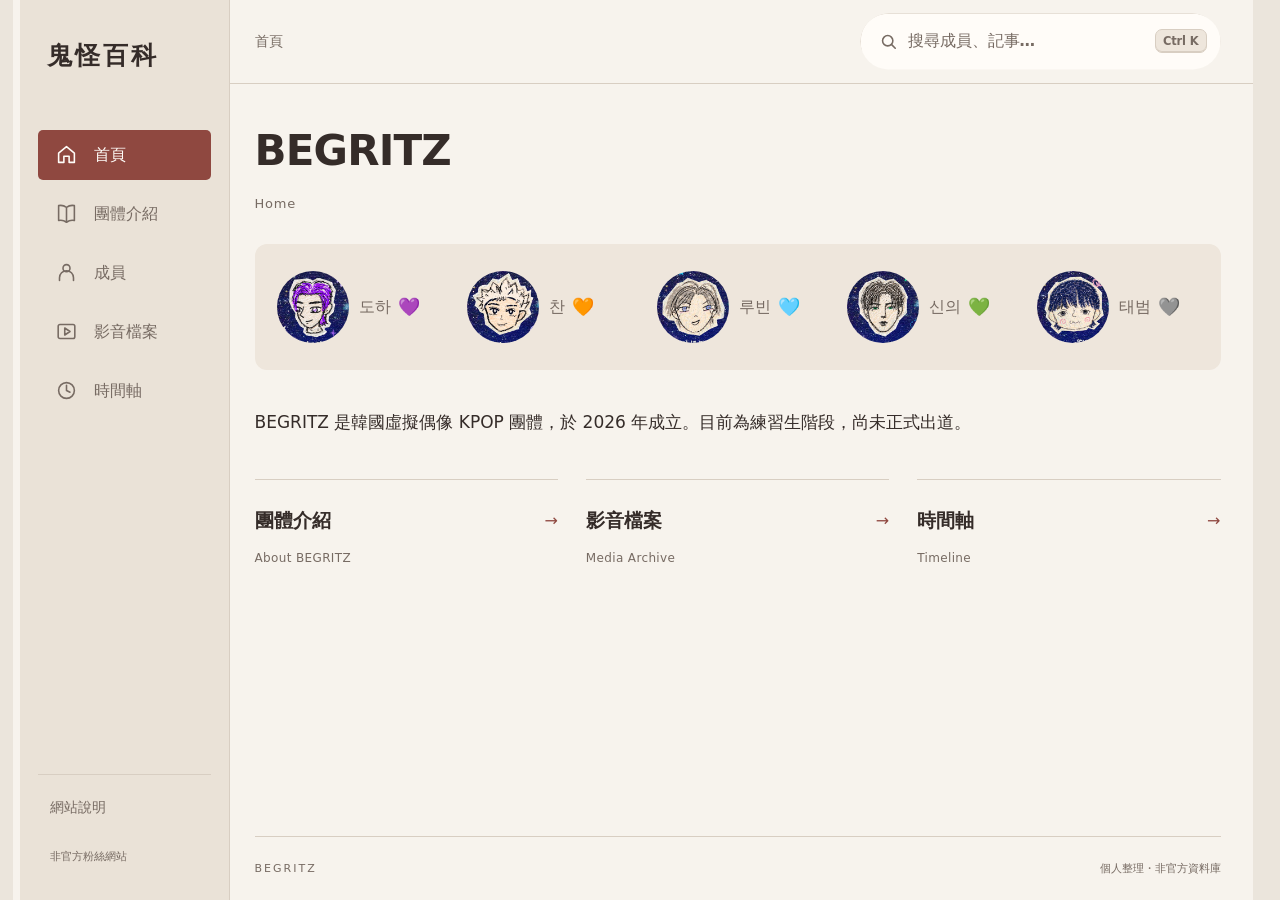
==== index.html @ 842768f2 "Add files via upload" ====
<!doctype html>
<html lang="zh-Hant" data-theme="warm"><head><meta charset="UTF-8"><meta name="viewport" content="width=device-width, initial-scale=1"><title>鬼怪百科-Begritz store</title><link rel="stylesheet" href="style.css"><link rel="stylesheet" href="lucian.css"><link rel="stylesheet" href="enhancements.css"><link rel="stylesheet" href="release.css"><link rel="stylesheet" href="archive.css"><link rel="stylesheet" href="profile-pages.css"><link rel="stylesheet" href="editorial.css"></head>
<body><aside class="sidebar"><a class="wordmark" href="#/">鬼怪百科</a><nav id="navigation" aria-label="主要導覽"></nav><div class="sidebar-bottom"><a href="#/about">網站說明</a><small>非官方粉絲網站</small></div></aside><div class="workspace"><header><span id="breadcrumb">首頁</span><div class="search-slot"><div class="ux u046 is-closed" id="quick-palette">
  <div class="u046-pal">
    <label class="u046-field">
      <svg viewBox="0 0 24 24" aria-hidden="true"><circle cx="11" cy="11" r="6.5"/><path d="M16 16l4.5 4.5"/></svg>
      <input class="u046-in" type="text" role="combobox" aria-expanded="false" aria-autocomplete="list" autocomplete="off" spellcheck="false" placeholder="搜尋成員、記事…" aria-label="快速搜尋">
      <kbd class="u046-kbd u046-key">esc</kbd>
    </label>
    <div class="u046-body"><span class="u046-hl" aria-hidden="true"></span><ul class="u046-list" role="listbox" aria-label="搜尋結果"></ul></div>
    <div class="u046-foot" aria-hidden="true"><span><kbd class="u046-kbd">↑↓</kbd>移動</span><span><kbd class="u046-kbd">↵</kbd>開啟</span><span class="u046-done"></span></div>
  </div>
</div></div></header><main id="main" tabindex="-1"></main><footer><span>BEGRITZ</span><span>個人整理・非官方資料庫</span></footer></div><dialog id="notice"><p id="notice-text"></p><button onclick="this.closest('dialog').close()">知道了</button></dialog><div class="ux u070" id="archive-notifications">
  
  <div class="u070-zone" role="region" aria-label="操作提示" tabindex="-1">
    <p class="u070-empty"></p>
    <div class="u070-live" aria-live="polite"></div>
  </div>
</div><script src="data.js"></script><script src="app.js"></script><script src="lucian.js"></script><script src="ui.js" defer></script><button id="back-to-top" type="button" aria-label="回到頂端" title="回到頂端" hidden>↑</button></body></html>
---- style.css ----
:root{--canvas:#f7f3ed;--sidebar:#eae2d7;--line:#d8cec2;--ink:#352c29;--navy:#8f4840;--muted:#776b63;--link:#8f4840}*{box-sizing:border-box}body{margin:0;background:var(--canvas);color:var(--ink);font:16px/1.75 "Noto Sans TC","Microsoft JhengHei",system-ui,sans-serif}a{color:inherit;text-decoration:none}button,input,select,textarea{font:inherit}button,a,input,select,textarea{outline-offset:4px}button{cursor:pointer;border:1px solid var(--line);background:white;border-radius:5px;padding:8px 17px;color:var(--navy)}button:hover{background:#edf1f4}button.primary{background:var(--navy);color:white;border-color:var(--navy)}a:hover{color:var(--link)}.sidebar{position:fixed;inset:0 auto 0 0;width:238px;background:var(--sidebar);border-right:1px solid var(--line);padding:44px 22px;display:flex;flex-direction:column}.wordmark{font-size:25px;font-weight:700;letter-spacing:5px;margin:0 12px 48px}.wordmark span{display:block;font-size:10px;letter-spacing:4px;color:var(--muted);margin-top:4px}nav{display:grid;gap:9px}nav a{padding:11px 17px;border-radius:5px;color:#536273;display:flex;align-items:center;gap:17px}nav a.active{background:var(--navy);color:white}nav a b{font-weight:400;width:19px;text-align:center;font-size:19px}.sidebar-bottom{margin-top:auto;border-top:1px solid #cbd5de;padding:20px 12px 0;display:grid;gap:12px;font-size:14px;color:#536273}.sidebar-bottom a span{float:right}.sidebar-bottom small{font-size:11px;color:#798591;margin-top:15px}.workspace{margin-left:238px;min-height:100vh;display:flex;flex-direction:column}header{height:94px;border-bottom:1px solid #e1e6eb;padding:0 48px;display:flex;align-items:center;justify-content:space-between;gap:24px}#breadcrumb{color:var(--muted);font-size:14px}#search-form{display:flex;align-items:center;gap:12px;width:350px}#search-form>span{font-size:27px;color:#788795}input,select,textarea{border:1px solid var(--line);border-radius:5px;background:white;color:var(--ink);padding:10px 12px;width:100%}#global-search{border:0;background:transparent;padding:6px 0;font-size:14px}kbd{font:10px system-ui;color:#87919c;border:1px solid var(--line);border-radius:3px;padding:1px 5px}main{padding:48px;max-width:1500px;width:100%;margin:0 auto;flex:1}h1{font-size:32px;line-height:1.4;letter-spacing:.025em;margin:0 0 12px;font-weight:650}h2{font-size:20px;font-weight:650;margin:0}h3{font-size:17px;margin:0 0 7px}p{margin:0 0 16px}.muted{color:var(--muted);font-size:14px}.lead{margin-bottom:36px}.home-heading{display:flex;justify-content:space-between;align-items:flex-end;margin-bottom:34px}.home-heading p{margin:0}.small-mark{font-size:11px;letter-spacing:2px;color:#8a96a3}.member-strip{display:grid;grid-template-columns:repeat(5,1fr);padding:22px 0;border-top:1px solid var(--line);border-bottom:1px solid var(--line);margin-bottom:43px}.member-strip a{display:flex;justify-content:center;align-items:center;gap:10px;font-size:17px;border-right:1px solid var(--line)}.member-strip a:last-child{border:0}.heart{font-size:18px}.home-columns{display:grid;grid-template-columns:minmax(0,1.65fr) minmax(250px,1fr);gap:40px}.section-head{display:flex;align-items:center;justify-content:space-between;gap:20px;padding-bottom:17px;border-bottom:1px solid var(--line)}.section-head a{color:var(--link);font-size:13px}.empty{padding:50px 10px;text-align:center;color:#7c8793;font-size:14px}.empty strong{display:block;font-size:16px;font-weight:500;color:#5f6b79;margin-bottom:6px}.empty a{display:inline-block;margin-top:15px;color:var(--link);border-bottom:1px solid #b6c3cf}.home-side{border-left:1px solid #e0e5ea;padding-left:32px}.quick-links{display:grid;grid-template-columns:repeat(3,1fr);gap:26px;margin-top:46px;padding-top:27px;border-top:1px solid var(--line)}.quick-links a{font-size:15px}.quick-links span{float:right;color:#7d8b99}.intro{max-width:760px;margin-bottom:42px}.intro p{font-size:17px;line-height:2}.metadata{display:grid;grid-template-columns:150px 1fr;border-top:1px solid var(--line);margin-top:30px}.metadata dt,.metadata dd{margin:0;padding:17px 0;border-bottom:1px solid var(--line)}.metadata dt{color:var(--muted);font-size:14px}.members-list{margin-top:32px;border-top:1px solid var(--line)}.member-row{display:grid;grid-template-columns:45px 1fr auto;gap:15px;padding:24px 10px;align-items:center;border-bottom:1px solid var(--line)}.member-row .number{color:#94a0ad;font-size:12px}.member-row h2{font-size:21px}.member-page{display:grid;grid-template-columns:minmax(0,1fr) 180px;gap:60px}.article-section{margin-top:40px}.article-section>h2{padding-bottom:13px;border-bottom:1px solid var(--line)}.toc{padding-top:10px;font-size:14px;display:grid;align-content:start;gap:13px;position:sticky;top:25px;height:max-content;border-left:1px solid var(--line);padding-left:22px;color:var(--muted)}.filters{display:flex;align-items:center;gap:9px;flex-wrap:wrap;margin:26px 0}.filters button{padding:6px 13px;font-size:14px;background:transparent}.filters button.selected{background:var(--navy);color:white;border-color:var(--navy)}.filters select{width:130px;margin-left:auto;padding:6px 10px;font-size:14px}.list-row{display:block;border-bottom:1px solid var(--line);padding:19px 0}.list-row:hover{background:#eff3f6}.list-row .row-top{display:flex;gap:20px;justify-content:space-between;align-items:center}.list-row time{color:var(--muted);font-size:13px;white-space:nowrap}.list-row p{font-size:14px;color:var(--muted);margin:5px 0 0}.prose{white-space:pre-wrap;overflow-wrap:anywhere;line-height:1.95}.source{color:var(--link);font-size:13px}.tag{font-size:12px;color:var(--muted)}.admin-note{padding:12px 16px;border-left:3px solid #9daec0;background:#edf1f5;font-size:13px;color:#536273;margin:22px 0}.admin-toolbar{display:flex;gap:10px;justify-content:space-between;align-items:center;flex-wrap:wrap;margin:26px 0}.admin-toolbar>div{display:flex;gap:8px}.editor{max-width:850px}.form-grid{display:grid;grid-template-columns:1fr 1fr;gap:20px}.field{display:block;margin-bottom:20px;font-size:14px}.field>span{display:block;margin-bottom:7px;color:#536273}.field textarea{min-height:230px;resize:vertical}.actions{display:flex;gap:10px;justify-content:flex-end;padding-top:20px;border-top:1px solid var(--line)}.checkboxes{display:flex;gap:16px;flex-wrap:wrap;padding:7px 0}.checkboxes label{display:flex;align-items:center;gap:5px}.checkboxes input{width:auto}.admin-row{display:flex;justify-content:space-between;gap:20px;align-items:center;padding:18px 0;border-bottom:1px solid var(--line)}.admin-row button{font-size:13px;padding:5px 10px}.admin-row small{color:var(--muted);margin-left:14px}.player-wrap{position:relative;aspect-ratio:16/9;background:#151a22;overflow:hidden;border-radius:6px;margin:25px 0}.player-wrap iframe,.player-wrap #yt-player{width:100%;height:100%;border:0}.subtitle{position:absolute;bottom:12%;left:5%;width:90%;text-align:center;pointer-events:none;line-height:1.55;font-size:24px;color:white;white-space:pre-line}.subtitle span{background:rgba(0,0,0,.78);padding:3px 8px;box-decoration-break:clone;-webkit-box-decoration-break:clone}.subtitle:empty{display:none}.player-options{display:flex;gap:12px;align-items:center;font-size:14px}.player-options input{width:auto}footer{display:flex;justify-content:space-between;margin:25px 48px 0;padding:22px 0;border-top:1px solid var(--line);font-size:11px;color:#84909d}footer>span:first-child{letter-spacing:2px}dialog{max-width:450px;padding:28px;border:1px solid var(--line);border-radius:8px;background:var(--canvas)}dialog::backdrop{background:#29374d55}.search-summary{margin:24px 0}.delete{color:#94575a}.hidden{display:none!important}@media(max-width:1050px){.sidebar{width:200px;padding:35px 15px}.workspace{margin-left:200px}main{padding:34px}header{padding:0 34px}.home-columns{grid-template-columns:1.3fr 1fr;gap:25px}.home-side{padding-left:22px}.member-page{gap:30px;grid-template-columns:1fr 140px}}@media(max-width:700px){.sidebar{position:static;width:auto;padding:20px}.wordmark{margin:0 0 15px}.wordmark span,.sidebar-bottom{display:none}nav{display:flex;overflow:auto;gap:3px}nav a{padding:7px;font-size:13px;white-space:nowrap}nav a b{display:none}.workspace{margin-left:0}header{height:65px;padding:0 20px}#breadcrumb{display:none}main{padding:25px 20px}.home-columns,.member-page,.form-grid{grid-template-columns:1fr}.home-side{border:0;padding:0}.toc{display:none}.member-strip{gap:6px}.member-strip a{font-size:12px;gap:3px}.heart{font-size:14px}.quick-links{gap:10px}footer{margin:20px}.home-heading{align-items:start}.small-mark{display:none}}
:root{--surface:#fff;--subtle:#edf1f5;--hover:#eff3f6;--accent:var(--navy);--player:#151a22;--soft-line:#e0e5ea}
:root{--canvas:#f7f3ed;--sidebar:#eae2d7;--line:#d8cec2;--ink:#352c29;--navy:#8f4840;--muted:#776b63;--link:#8f4840;--surface:#fffcf8;--subtle:#eee6dc;--hover:#f0e8de;--accent:#8f4840;--player:#211b19;--soft-line:#e3d9cd}
input,select,textarea,button{background:var(--surface)}button:hover{background:var(--hover)}header,.home-side,.quick-links,footer{border-color:var(--line)}.sidebar-bottom{border-color:var(--line);color:var(--muted)}nav a{color:var(--muted)}nav a.active{color:var(--surface)}.wordmark span,.sidebar-bottom small,.empty,.empty strong,.field>span,.source,.tag,footer{color:var(--muted)}.list-row:hover{background:var(--hover)}.admin-note{background:var(--subtle);color:var(--muted);border-color:var(--line)}.player-wrap{background:var(--player)}.filters button.selected,button.primary{background:var(--navy);border-color:var(--navy);color:var(--surface)}.profile-source{font-size:12px;color:var(--muted);margin-top:13px}.metadata{grid-template-columns:125px 1fr}.member-article{padding:25px 0 10px}.member-article>.prose,.article-body>.prose{margin-bottom:22px}.member-article h3,.article-body h3{font-size:18px;margin:30px 0 12px}.member-article h3:first-child{margin-top:0}.member-article+.member-article{border-top:1px solid var(--line)}.member-pagination{display:flex;justify-content:space-between;gap:12px;flex-wrap:wrap;margin-top:35px;padding-top:22px;border-top:1px solid var(--line);font-size:14px}.member-page{max-width:1120px}.prose{font-size:16px}.toc a:hover{color:var(--link)}input:focus-visible,select:focus-visible,textarea:focus-visible,button:focus-visible,a:focus-visible{outline:2px solid var(--link)}
.article-list{padding-left:22px;margin:0 0 24px;line-height:1.95}.article-list li{padding:0 0 8px 3px}.source-details{margin:30px 0 12px;border-top:1px solid var(--line);padding-top:13px;font-size:13px;color:var(--muted)}.source-details summary{cursor:pointer}.source-details .prose{font-size:13px;margin-top:15px;line-height:1.8}.profile-source{max-width:680px}
html{background:#ebe5dc}body{width:min(100%,1240px);margin:0 auto;min-height:100vh}.sidebar{width:210px;left:max(0px,calc((100vw - 1240px)/2));padding:34px 18px}.wordmark{font-size:23px;letter-spacing:4px;margin-left:9px}.workspace{margin-left:210px}header{padding:0 32px;height:84px}main{max-width:none;padding:38px 32px}footer{margin-left:32px;margin-right:32px}.member-strip{padding:24px 0}.member-strip a{gap:10px;padding:0 8px;font-size:16px;justify-content:flex-start}.member-name{display:flex;gap:7px;align-items:center;white-space:nowrap}.avatar{width:56px;height:56px;border-radius:50%;object-fit:cover;display:block;flex-shrink:0;background:var(--sidebar)}.member-list-name{display:flex;align-items:center;gap:16px}.member-gallery{display:flex;gap:20px;margin:0 0 38px;align-items:flex-start;flex-wrap:wrap}.member-gallery img{width:240px;height:auto;max-width:calc((100% - 20px)/2);aspect-ratio:3/4;object-fit:contain;display:block;border-radius:5px}.member-page{max-width:none;grid-template-columns:minmax(0,1fr) 140px;gap:28px}.member-page .lead{margin-bottom:26px}.timeline-filters{display:flex;gap:20px;justify-content:space-between;align-items:center;flex-wrap:wrap;border-bottom:1px solid var(--line);padding-bottom:20px;margin-bottom:30px}.timeline-filters .filters{margin:0}.timeline-filters select{width:150px;padding:7px 10px;font-size:14px}.timeline-year{font-size:28px;font-weight:500;margin:30px 0 25px}.timeline-item{display:grid;grid-template-columns:80px 1fr;gap:24px;position:relative}.timeline-item>time{padding-top:1px;font-size:15px;color:var(--muted);font-variant-numeric:tabular-nums}.timeline-content{position:relative;border-left:1px solid var(--line);padding:0 0 36px 28px}.timeline-content:before{content:'';position:absolute;left:-5px;top:9px;width:9px;height:9px;border-radius:50%;background:var(--navy);box-shadow:0 0 0 5px var(--canvas)}.timeline-content h3{font-size:19px;line-height:1.6;margin-bottom:8px}.timeline-content .prose{font-size:15px;line-height:1.85;color:var(--muted);margin-bottom:10px}.timeline-source,.timeline-sources{font-size:13px;color:var(--link)}.timeline-sources summary{cursor:pointer}.timeline-sources a{display:block;margin:8px 0 0 0}.timeline-source:hover,.timeline-sources a:hover{text-decoration:underline}.timeline-content .muted{font-size:12px;margin-bottom:8px}.sidebar{overflow-y:auto}.home-columns{gap:28px}.home-side{padding-left:24px}@media(max-width:1150px) and (min-width:701px){.member-strip a{flex-direction:column;align-items:center;gap:9px}.member-page{grid-template-columns:minmax(0,1fr) 120px;gap:20px}.member-gallery img{width:220px}.avatar{width:52px;height:52px}}@media(max-width:700px){body{width:100%}.sidebar{position:static;width:auto;padding:20px}.workspace{margin-left:0}main{padding:25px 20px}header{padding:0 20px}.member-strip a{flex-direction:column;padding:0;gap:7px}.member-name{font-size:12px;gap:2px}.avatar{width:42px;height:42px}.member-page{grid-template-columns:1fr}.timeline-item{grid-template-columns:55px 1fr;gap:12px}.timeline-content{padding-left:20px}}
.timeline-profile{display:inline-block;font-size:13px;color:var(--link);margin-left:18px}.timeline-profile:hover{text-decoration:underline}
---- lucian.css ----
/* Lucian UX/UI Prompt #046 · MIT License (c) 2026 Seokwoooo · https://lucianlabs.dev/uxui-prompt/#046 */
/* Lucian UX/UI Prompt #039 · MIT License (c) 2026 Seokwoooo · https://lucianlabs.dev/uxui-prompt/#039 */
/* Lucian UX/UI Prompt #070 · MIT License (c) 2026 Seokwoooo · https://lucianlabs.dev/uxui-prompt/#070 */
.ux,.ux *,.ux *::before,.ux *::after{box-sizing:border-box}
.ux{
  font-family:"Pretendard Variable",Pretendard,-apple-system,BlinkMacSystemFont,"Apple SD Gothic Neo","Segoe UI",Roboto,"Noto Sans KR",sans-serif;
  color:var(--ux-ink);-webkit-font-smoothing:antialiased;letter-spacing:-.01em;
  -webkit-tap-highlight-color:transparent;
  word-break:keep-all;overflow-wrap:break-word;
}

:where(.ux) :is(button,input,textarea,select){font:inherit;color:inherit}
:where(.ux) button{cursor:pointer}
.ux :focus-visible{outline:2px solid var(--ux-accent);outline-offset:3px}
.ux [hidden]{display:none!important}

@media (prefers-reduced-motion:reduce){
  .ux,.ux *,.ux *::before,.ux *::after{
    animation-duration:.001ms!important;animation-iteration-count:1!important;
    transition-duration:.001ms!important;scroll-behavior:auto!important;
  }
}

:root{--ux-page:var(--canvas);--ux-surface:var(--surface);--ux-surface-2:#eee6dc;--ux-surface-3:#e4d8ca;--ux-ink:var(--ink);--ux-ink-2:#66584f;--ux-ink-3:var(--muted);--ux-line:#d8cec280;--ux-line-2:var(--line);--ux-accent:var(--navy);--ux-accent-2:#a97a53;--ux-accent-soft:#8f484014;--ux-accent-ink:#fffcf8;--ux-mint:#65705a;--ux-warn:#a77a40;--ux-danger:#a33d35;--ux-glass:#fffcf8;--ux-glass-line:var(--line);--ux-shadow:#352c2914;--ux-shadow-strong:#352c2938;--ux-ease:cubic-bezier(.2,.8,.2,1);--ux-spring:cubic-bezier(.34,1.45,.64,1)}.ux{font-family:inherit}

.u046{position:relative;width:360px;height:460px}
.u046-pal{position:absolute;left:0;right:0;top:0;height:100%;display:flex;flex-direction:column;border-radius:24px;background:var(--ux-surface);box-shadow:0 0 0 1px var(--ux-line),0 34px 60px -34px var(--ux-shadow-strong);clip-path:inset(0 0 0 0 round 24px);transition:clip-path .6s var(--ux-ease),box-shadow .5s}
.u046.is-closed .u046-pal{clip-path:inset(0 0 calc(100% - 56px) 0 round 28px);box-shadow:0 0 0 1px var(--ux-line-2),0 14px 26px -18px var(--ux-shadow-strong);transition:clip-path .5s var(--ux-ease),box-shadow .5s}
.u046-field{position:relative;display:flex;align-items:center;gap:10px;height:56px;flex:none;padding:0 14px 0 18px;border-bottom:1px solid var(--ux-line);cursor:text;transition:border-color .3s}
.u046.is-closed .u046-field{border-color:transparent;cursor:pointer}
.u046-field svg{width:19px;height:19px;flex:none;fill:none;stroke:var(--ux-ink-3);stroke-width:2;stroke-linecap:round}
.u046-in{flex:1;min-width:0;height:100%;border:0;padding:0;background:none;font:inherit;font-size:15.5px;font-weight:560;color:var(--ux-ink);outline:none}
.u046-in:focus-visible{outline:none}
.u046-in::placeholder{color:var(--ux-ink-3)}
.u046-kbd{display:inline-flex;align-items:center;height:24px;padding:0 7px;border-radius:7px;background:var(--ux-surface-2);box-shadow:inset 0 -1px 0 var(--ux-line-2);font-size:11.5px;font-weight:700;color:var(--ux-ink-3);font-family:inherit;white-space:nowrap}
.u046-field:focus-within{border-bottom-color:var(--ux-line)}
.u046-field:has(.u046-in:focus-visible){box-shadow:inset 0 -2px 0 var(--ux-accent)}
.u046-body{position:relative;flex:1;min-height:0;overflow-y:auto;scrollbar-width:none;overscroll-behavior:contain;padding:6px 8px;transition:opacity .3s}
.u046-body::-webkit-scrollbar{display:none}
.u046.is-closed .u046-body,.u046.is-closed .u046-foot{opacity:0}
.u046-hl{position:absolute;left:8px;right:8px;top:0;height:46px;border-radius:13px;background:var(--ux-accent-soft);box-shadow:inset 3px 0 0 var(--ux-accent);transform:translateY(var(--y,0));transition:transform .4s var(--ux-spring),opacity .2s;pointer-events:none}
.u046-list{position:relative;margin:0;padding:0;list-style:none}
.u046-g{padding:10px 10px 6px;font-size:11px;font-weight:800;letter-spacing:.08em;color:var(--ux-ink-3)}
.u046-op{display:flex;align-items:center;gap:12px;height:46px;padding:0 10px;border-radius:13px;font-size:14.5px;font-weight:620;color:var(--ux-ink-2);cursor:pointer;animation:u046-in .45s var(--ux-spring) backwards;animation-delay:calc(var(--i) * 28ms)}
.u046-op[aria-selected="true"]{color:var(--ux-ink)}
.u046-op mark{background:none;color:var(--ux-accent);font-weight:800}
.u046-ic{width:28px;height:28px;flex:none;border-radius:9px;display:grid;place-items:center;background:var(--c,var(--ux-surface-2));color:#fff}
.u046-ic svg{width:15px;height:15px;fill:none;stroke:currentColor;stroke-width:2;stroke-linecap:round;stroke-linejoin:round}
.u046-ic.plain{color:var(--ux-ink-2)}
.u046-op .u046-kbd{margin-left:auto}
.u046-empty{padding:40px 0;text-align:center;font-size:14px;color:var(--ux-ink-3)}
.u046-empty b{display:block;margin-bottom:4px;font-size:15px;color:var(--ux-ink)}
@keyframes u046-in{from{opacity:0;transform:translateY(8px)}}
.u046-foot{display:flex;align-items:center;gap:14px;height:44px;flex:none;padding:0 16px;border-top:1px solid var(--ux-line);font-size:12px;font-weight:600;color:var(--ux-ink-3);transition:opacity .3s}
.u046-foot .u046-kbd{height:20px;padding:0 5px;margin-right:4px;font-size:11px}
.u046-done{margin-left:auto;color:var(--ux-mint);font-weight:700;opacity:0;transform:translateY(4px);transition:opacity .3s,transform .4s var(--ux-spring)}
.u046-done.show{opacity:1;transform:none}


.u039{position:relative;width:340px;height:380px}
.u039-tabs{position:relative;display:flex;padding:5px;border-radius:999px;background:var(--ux-surface);box-shadow:0 0 0 1px var(--ux-line)}
.u039-pill{position:absolute;left:0;top:5px;bottom:5px;width:var(--w,80px);border-radius:999px;background:var(--ux-ink);transform:translateX(var(--x,5px));box-shadow:0 8px 16px -10px var(--ux-shadow-strong);transition:transform .5s var(--ux-spring),width .5s var(--ux-spring)}
.u039-tab{position:relative;flex:1;height:42px;border:0;padding:0;border-radius:999px;background:none;font-size:14px;font-weight:680;color:var(--ux-ink-2);white-space:nowrap;transition:color .35s var(--ux-ease)}
.u039-tab[aria-selected="true"]{color:var(--ux-page)}
.u039-tab:focus-visible{outline:2px solid var(--ux-accent);outline-offset:2px}
.u039-panel{position:relative;height:312px;margin-top:14px;overflow:hidden;border-radius:22px}
.u039-list{position:absolute;inset:0;margin:0;padding:0;list-style:none;display:flex;flex-direction:column;gap:8px}
.u039-row{display:flex;align-items:center;gap:12px;padding:10px;border-radius:18px;background:var(--ux-surface);box-shadow:0 0 0 1px var(--ux-line);transition:transform .55s var(--ux-spring),opacity .35s var(--ux-ease)}
.u039-art{position:relative;width:52px;height:52px;flex:none;border-radius:14px;background:var(--g);overflow:hidden}
.u039-art::after{content:"";position:absolute;inset:0;background:radial-gradient(circle at 30% 25%,rgba(255,255,255,.45),transparent 55%)}
.u039-row b{display:block;font-size:15px;font-weight:700;letter-spacing:-.02em}
.u039-row small{display:block;margin-top:3px;font-size:12.5px;color:var(--ux-ink-3)}
.u039-row em{margin-left:auto;font-style:normal;font-size:12.5px;font-weight:650;color:var(--ux-ink-3);font-variant-numeric:tabular-nums}
.u039-badge{margin-left:6px;padding:2px 6px;border-radius:6px;font-size:10.5px;font-weight:800;background:var(--ux-accent-soft);color:var(--ux-accent);vertical-align:2px}


.u070{position:relative;width:350px;height:370px}
.u070-btns{display:flex;flex-wrap:wrap;gap:6px}
.u070-btns button{height:38px;padding:0 14px;border:0;border-radius:999px;display:inline-flex;align-items:center;gap:6px;background:var(--ux-surface);box-shadow:0 0 0 1px var(--ux-line);font-size:13px;font-weight:720;color:var(--ux-ink);transition:transform .3s var(--ux-spring),box-shadow .3s}
.u070-btns button:hover{box-shadow:0 0 0 1px var(--ux-line-2),0 8px 16px -10px var(--ux-shadow-strong)}
.u070-btns button:active{transform:scale(.94)}
.u070-btns button:focus-visible{outline:2px solid var(--ux-accent);outline-offset:2px}
.u070-btns i{width:8px;height:8px;border-radius:50%;background:var(--c)}
.u070-zone{position:absolute;left:0;right:0;bottom:0;height:300px;outline:none}
.u070-t{position:absolute;left:0;right:0;bottom:0;display:flex;align-items:center;gap:12px;min-height:68px;padding:12px 12px 12px 14px;border-radius:20px;background:var(--ux-surface);box-shadow:0 0 0 1px var(--ux-line),0 16px 30px -18px var(--ux-shadow-strong);transform-origin:50% 100%;transform:translate(var(--dx,0px),var(--y,0px)) scale(var(--s,1));opacity:var(--o,1);transition:transform .5s var(--ux-spring),opacity .35s;touch-action:pan-y;user-select:none;-webkit-user-select:none}
.u070-t.drag{transition:none}
.u070-t.enter{transform:translateY(90px) scale(.9);opacity:0}
.u070-t.leave{transform:translate(var(--dx,0px),var(--y,0px)) scale(var(--s,1));opacity:0;pointer-events:none}
.u070-t.leave.side{transform:translate(calc(var(--dir,1) * 420px),var(--y,0px)) rotate(calc(var(--dir,1) * 8deg))}
.u070-t>*{transition:opacity .25s}
.u070-t.back>*{opacity:0}
.u070-ic{width:36px;height:36px;flex:none;border-radius:12px;display:grid;place-items:center;background:color-mix(in srgb,var(--c) 15%,transparent);color:var(--c)}
.u070-ic svg{width:18px;height:18px;fill:none;stroke:currentColor;stroke-width:2.4;stroke-linecap:round;stroke-linejoin:round}
.u070-ic i{width:18px;height:18px;border-radius:50%;border:2.5px solid currentColor;border-right-color:transparent;animation:u070-spin .7s linear infinite}
@keyframes u070-spin{to{transform:rotate(360deg)}}
.u070-tx{flex:1;min-width:0}
.u070-tx b{display:block;font-size:14px;font-weight:780;letter-spacing:-.02em}
.u070-tx small{display:block;margin-top:2px;font-size:12.5px;font-weight:600;color:var(--ux-ink-3);white-space:nowrap;overflow:hidden;text-overflow:ellipsis}
.u070-act{height:32px;padding:0 11px;border:0;border-radius:10px;background:var(--ux-surface-2);font-size:12.5px;font-weight:750;color:var(--ux-ink)}
.u070-x{width:30px;height:30px;flex:none;border:0;padding:0;border-radius:50%;display:grid;place-items:center;background:none;color:var(--ux-ink-3)}
.u070-x:hover{background:var(--ux-surface-2);color:var(--ux-ink)}
.u070-x svg{width:14px;height:14px;fill:none;stroke:currentColor;stroke-width:2.4;stroke-linecap:round}
.u070-act:focus-visible,.u070-x:focus-visible{outline:2px solid var(--ux-accent);outline-offset:1px}
.u070-bar{position:absolute;left:16px;right:16px;bottom:0;height:2px;border-radius:2px;background:var(--c);opacity:.5;transform-origin:0 50%;transform:scaleX(var(--left,1))}
.u070-live{position:absolute;width:1px;height:1px;overflow:hidden;clip:rect(0 0 0 0)}
.u070-empty{position:absolute;left:0;right:0;bottom:24px;text-align:center;font-size:13px;font-weight:650;color:var(--ux-ink-3);transition:opacity .3s}
---- enhancements.css ----
/* BEGRITZ adaptations: warm archive surfaces; Lucian element geometry stays in lucian.css. */
.search-slot{position:relative;width:360px;max-width:100%;height:56px;flex-shrink:1;z-index:30}.search-slot>.u046{position:absolute;inset:0 auto auto 0;max-width:100%}.u046-op>span:nth-child(2){overflow:hidden;text-overflow:ellipsis;white-space:nowrap}.u046-g{letter-spacing:0;font-size:12px}.u046-pal{isolation:isolate}.home-columns{grid-template-columns:minmax(0,1fr) 340px;gap:30px}.home-side{padding-left:0;border-left:0}.home-side .section-head{border:0;padding-bottom:20px}.home-side .u039{max-width:100%}.u039-art img{width:100%;height:100%;object-fit:cover;display:block}.u039-art:after{background:rgba(255,255,255,.025)}.archive-row-copy{flex:1;min-width:0}.u039-row b{font-size:14px;display:-webkit-box;-webkit-line-clamp:2;-webkit-box-orient:vertical;overflow:hidden;line-height:1.5}.u039-row small{font-size:11px}.u039-row em{font-size:11px;flex-shrink:0}.u039-row[role=link]{cursor:pointer}.u039-row[role=link]:focus-visible{outline:2px solid var(--ux-accent);outline-offset:-3px}.archive-event-mark{display:grid;place-items:center;height:100%;font-size:24px;color:var(--navy)}.home-heading h1{font-size:42px;letter-spacing:-.02em}.home-heading{margin-bottom:28px}.home-heading .muted{color:var(--muted)}.member-strip{border:0;background:#eee6dc;border-radius:12px;padding:22px 12px;margin-bottom:35px}.member-strip a{position:relative;border:0;padding:5px 10px;border-radius:9px}.member-strip a:hover,.member-strip a:focus-visible{background:var(--surface);color:var(--ink)}.member-strip a:nth-child(1){--member-accent:#9572ad}.member-strip a:nth-child(2){--member-accent:#c58a52}.member-strip a:nth-child(3){--member-accent:#79adbd}.member-strip a:nth-child(4){--member-accent:#84a37b}.member-strip a:nth-child(5){--member-accent:#9b9b9f}.member-strip .avatar{outline:2px solid transparent;outline-offset:4px}.member-strip a:hover .avatar,.member-strip a:focus-visible .avatar{outline-color:var(--member-accent)}.list-row{padding:17px 10px;border-bottom:0;margin:0 -10px;border-radius:7px}.list-row:hover{background:#eee6dc}.list-row h3{font-size:16px}.quick-links{padding-top:24px}.quick-links a{display:flex;justify-content:space-between;gap:15px;align-items:center}.quick-links a span{transition:transform .35s var(--ux-ease)}.quick-links a:hover span{transform:translate(3px,-2px)}.sidebar nav a:hover:not(.active){background:#f7f3ed;color:var(--ink)}.sidebar nav a.active{box-shadow:inset 3px 0 0 #cfa092}.sidebar .wordmark{margin-bottom:52px}.sidebar nav a b{font-family:system-ui,sans-serif}.timeline-content:before{transition:transform .4s var(--ux-spring)}.timeline-item:hover .timeline-content:before{transform:scale(1.3)}.timeline-item:hover .timeline-content h3{color:var(--navy)}.member-gallery img{background:var(--sidebar)}.article-section>h2{padding-bottom:12px}.u070{position:fixed;right:max(24px,calc((100vw - 1240px)/2 + 24px));bottom:24px;z-index:80;max-width:calc(100vw - 32px);pointer-events:none}.u070-zone{pointer-events:none}.u070-t{pointer-events:auto}.u070-empty{display:none}.u070-zone:empty{visibility:hidden}.sidebar-bottom{margin-top:auto}.home-columns .section-head a{font-size:13px}
@media(prefers-reduced-motion:no-preference){nav a,button,.member-strip a,.list-row{transition:background-color .25s var(--ux-ease),color .25s var(--ux-ease),transform .35s var(--ux-spring)}button:active{transform:scale(.98)}.member-strip .avatar{transition:transform .4s var(--ux-spring),outline-color .3s var(--ux-ease)}.member-strip a:hover .avatar{transform:translateY(-3px)}main>.home-heading,main>.lead{animation:archive-enter .45s var(--ux-ease) both}.member-gallery img{transition:transform .5s var(--ux-spring)}.member-gallery img:hover{transform:translateY(-4px)}@keyframes archive-enter{from{opacity:0;transform:translateY(8px)}to{opacity:1;transform:none}}}
@media(prefers-reduced-motion:reduce){*,*:before,*:after{scroll-behavior:auto!important;animation-duration:.001ms!important;animation-iteration-count:1!important;transition-duration:.001ms!important}.u046-op{animation:none!important}}
@media(max-width:1100px){.home-columns{grid-template-columns:minmax(0,1fr)}.home-side{padding-top:12px}.home-side .u039{margin:0 auto}.home-side .section-head{padding-bottom:18px}.member-strip a{padding:7px}.search-slot{width:340px}}
@media(max-width:700px){.home-heading h1{font-size:32px}.search-slot{width:min(360px,100%);margin-left:auto}.u046{width:100%}.member-strip{padding:14px 4px}.member-strip a{padding:3px}.member-name{font-size:12px}.home-columns{gap:24px}.u070{right:16px;bottom:16px}.quick-links{grid-template-columns:1fr;gap:20px}}
.search-slot>.u046{pointer-events:none}.u046-pal{pointer-events:auto}
.member-strip{grid-template-columns:repeat(var(--member-count,5),minmax(0,1fr))}.member-strip .avatar{width:72px;height:72px}.member-strip a[data-member="doha"]{--member-accent:#9572ad}.member-strip a[data-member="chan"]{--member-accent:#c58a52}.member-strip a[data-member="rubin"]{--member-accent:#79adbd}.member-strip a[data-member="sinui"]{--member-accent:#84a37b}.member-strip a[data-member="taebeom"]{--member-accent:#9b9b9f}.member-pagination.member-strip{display:grid;margin:38px 0 0;padding:22px 12px;border:0;gap:0}.member-strip a{min-width:0}.member-pagination.member-strip a{justify-content:center}.member-pagination .member-name{font-size:15px}@media(max-width:1150px){.member-strip .avatar{width:64px;height:64px}.member-pagination.member-strip a{flex-direction:column;gap:12px}}@media(max-width:700px){.member-strip .avatar{width:46px;height:46px}.member-pagination.member-strip{padding:17px 5px}.member-pagination .member-name{font-size:12px}}
---- release.css ----
/* BEGRITZ 1.0: aligned shell, moving selection and return-to-top. */
body{position:relative}.sidebar{left:max(0px,calc((100% - 1240px)/2))}.motion-group{position:relative;isolation:isolate}.motion-indicator{position:absolute;left:0;top:0;border-radius:5px;background:var(--navy);pointer-events:none;z-index:0;transition:transform .5s cubic-bezier(.34,1.45,.64,1),width .5s cubic-bezier(.34,1.45,.64,1),height .5s cubic-bezier(.34,1.45,.64,1)}.motion-group>a,.motion-group>button,.motion-group>select{position:relative;z-index:1}.sidebar #navigation a.active{background:transparent;box-shadow:none}.filters.motion-group button{background:transparent}.filters.motion-group button.selected{background:transparent;color:var(--surface);border-color:transparent}.filters.motion-group button:not(.selected):hover{background:#8f48400d}.top-marker{position:absolute;top:400px;left:0;width:1px;height:1px;pointer-events:none;opacity:0}#back-to-top{position:fixed;right:max(24px,calc((100% - 1240px)/2 + 24px));bottom:28px;width:48px;height:48px;display:grid;place-items:center;padding:0;border:0;border-radius:50%;background:var(--navy);color:var(--surface);font-size:23px;z-index:25;transition:transform .4s cubic-bezier(.34,1.45,.64,1),background-color .25s cubic-bezier(.2,.8,.2,1)}#back-to-top:hover{transform:translateY(-4px);background:#783c36}#back-to-top:active{transform:scale(.95)}#back-to-top[hidden]{display:none}button{transition:transform .35s cubic-bezier(.34,1.45,.64,1),background-color .25s cubic-bezier(.2,.8,.2,1),color .25s cubic-bezier(.2,.8,.2,1)}.member-gallery{scroll-margin-top:20px}@media(prefers-reduced-motion:reduce){.motion-indicator,#back-to-top{transition:none!important}}@media(max-width:700px){.sidebar{position:static;left:auto}#back-to-top{right:20px;bottom:20px}}
---- archive.css ----
/* Archive edition: warm palette, consistent icons and horizontal filters. */
.wordmark{letter-spacing:.12em;font-size:25px}#navigation b{display:inline-flex;align-items:center;justify-content:center;width:22px}#navigation svg{width:21px;height:21px;fill:none;stroke:currentColor;stroke-width:1.8;stroke-linecap:round;stroke-linejoin:round}.lead>p,.home-heading p{font-size:13px;letter-spacing:.06em;margin-top:8px}.official-section{margin-top:38px}.official-x{min-height:200px;max-height:480px;overflow:auto;background:#fffcf7;border:1px solid var(--line);border-radius:12px;padding:20px}.official-x iframe{max-width:100%!important}.official-youtube{display:block;width:100%;aspect-ratio:16/9;border:0;border-radius:12px;background:#eae2d7}.embed-fallback{font-size:12px;margin:10px 0}.timeline-year-box{border:1px solid var(--line);border-radius:12px;padding:24px 24px 0;margin:24px 0 32px}.timeline-year-box .timeline-year{margin:0 0 30px}.timeline-year-box .timeline-item:last-child{padding-bottom:28px}.media-toolbar{display:flex;gap:10px;margin:0 0 20px}.media-toolbar input{flex:1;min-width:0;background:#fffcf7;border:1px solid var(--line);border-radius:12px;padding:14px 16px;font:inherit;color:inherit}.media-toolbar select{border-radius:12px;min-width:100px}.media-filters{display:grid;gap:10px}.chip-row{display:flex;gap:8px;min-width:0;align-items:center}.chip-scroll.filters{display:flex;flex-wrap:nowrap;overflow-x:auto;scrollbar-width:thin;scrollbar-color:#d4c7bb transparent;gap:7px;margin:0;min-width:0;flex:1;padding:0 0 5px}.chip-scroll button{white-space:nowrap;flex-shrink:0;border-radius:999px;padding:8px 15px;font-size:14px}.chip-scroll .motion-indicator{border-radius:999px}.chip-next{flex:0 0 34px;width:34px;height:34px;border-radius:50%;padding:0;background:var(--navy);color:#fff;font-size:25px;line-height:1}.chip-next:disabled{opacity:.35;cursor:default}.chip-next[hidden]{display:none}.media-summary{display:flex;justify-content:space-between;align-items:center;border-bottom:1px solid var(--line);padding:17px 0;color:var(--muted);font-size:13px}.media-summary button{border:0;padding:5px 0;background:transparent;color:var(--navy);font-size:13px}.media-row{display:block;position:relative;padding:23px 48px 23px 0;border-bottom:1px solid var(--line);transition:background-color .2s}.media-row:hover{background:#8f484005}.media-row h2{font-size:17px;line-height:1.6;margin:0 0 3px}.media-row p{margin:0 0 9px;font-size:13px}.media-tags{display:flex;gap:6px;flex-wrap:wrap}.media-tags span{border:1px solid #d9c8ba;border-radius:5px;padding:1px 8px;color:#8f4840;font-size:12px}.media-open{position:absolute;right:12px;top:30px;color:var(--navy);font-size:20px}input:focus-visible,select:focus-visible,button:focus-visible,a:focus-visible{outline:2px solid var(--navy);outline-offset:3px}@media(max-width:700px){.timeline-year-box{padding:18px 12px 0}.media-toolbar input{width:100%}.chip-scroll button{padding:8px 12px}}
.media-toolbar select{width:100px;flex:0 0 100px}.media-toolbar input{width:auto;flex:1 1 auto}
---- profile-pages.css ----
/* One stable desktop shell for every route. */
html{overflow-y:scroll;scrollbar-gutter:stable}body{width:min(1240px,100%);margin-inline:auto}.sidebar{left:max(0px,calc((100% - 1240px)/2));width:210px}.workspace{margin-left:210px;min-width:0}header{height:84px;padding-inline:32px;flex-shrink:0}main{width:100%;max-width:none;padding:38px 32px;margin:0}.intro{max-width:none}.lead{margin-bottom:36px}.member-page{display:block}.member-page>div{width:100%}.member-page .lead{margin-bottom:36px}.toc{display:none}.group-body{width:100%}.page-updated{text-align:right;color:var(--muted);font-size:13px;margin:32px 0 20px}.home-intro{max-width:760px;font-size:17px;line-height:2;margin:32px 0}.home-entrances{display:grid;grid-template-columns:repeat(3,1fr);gap:28px;margin-top:40px}.home-entrances a{position:relative;border-top:1px solid var(--line);padding:24px 30px 24px 0}.home-entrances h2{font-size:19px;margin-bottom:6px}.home-entrances span{color:var(--muted);font-size:12px;letter-spacing:.03em}.home-entrances b{position:absolute;right:0;top:27px;font-weight:400;color:var(--navy);transition:transform .25s}.home-entrances a:hover b{transform:translateX(4px)}.group-gallery{max-width:100%;margin:0 0 34px}.group-photo-frame{width:100%;aspect-ratio:16/9;background:var(--sidebar);overflow:hidden;border-radius:8px;position:relative}.group-photo-frame img{width:100%;height:100%;position:absolute;inset:0;object-fit:contain;display:block}.group-photo-frame img[hidden]{display:none}.gallery-controls{display:flex;justify-content:center;align-items:center;gap:16px;margin-top:10px}.gallery-controls>button{border:0;background:transparent;font-size:27px;width:42px;height:42px;padding:0;line-height:1}.gallery-dots{display:flex;align-items:center;gap:0}.gallery-dots button{width:36px;height:36px;display:grid;place-items:center;border:0;background:transparent;padding:0}.gallery-dots span{display:block;width:8px;height:8px;border-radius:50%;background:#c8b9ac;transition:transform .25s,background-color .25s}.gallery-dots [aria-pressed=true] span{background:var(--navy);transform:scale(1.25)}.sr-only{position:absolute;width:1px;height:1px;padding:0;margin:-1px;overflow:hidden;clip:rect(0,0,0,0);white-space:nowrap;border:0}@media(max-width:700px){.sidebar{position:static;width:auto;left:auto}.workspace{margin-left:0}main{padding:25px 20px}header{padding-inline:20px}.home-entrances{grid-template-columns:1fr;gap:0}}
---- editorial.css ----
/* Shared editorial structure for the group and all five member profiles. */
.group-body,.member-article{--reading-space:40px}.editorial-block{margin:var(--reading-space) 0 0;padding-top:24px;border-top:1px solid var(--line)}.editorial-block>h3,.article-section>h2,#profile>h2{display:flex;align-items:center;gap:13px;color:var(--ink);font-size:21px;line-height:1.5;letter-spacing:.025em;font-weight:650;margin:0 0 22px;padding:0;border:0}.editorial-block>h3:before,.article-section>h2:before,#profile>h2:before{content:'';width:5px;height:23px;background:var(--navy);border-radius:2px;flex:0 0 auto}.editorial-content{line-height:1.95}.editorial-content>p{margin:0 0 14px;max-width:100%;overflow-wrap:anywhere}.intro-summary{font-size:18px;line-height:2;padding:24px 28px;background:#eee6dc;border-left:3px solid var(--navy);border-radius:0 8px 8px 0;white-space:pre-line;margin:0 0 30px}.member-article .editorial-block:first-child{margin-top:0}.article-section{margin-top:48px}.member-article+.member-article{margin-top:36px}.editorial-block[data-kind=role]{padding:24px 28px;background:#eee6dc;border-top:0;border-radius:8px}.editorial-block[data-kind=role] .editorial-content p:first-child{font-size:20px;font-weight:600;color:var(--navy)}.fact-rows{display:grid;gap:0}.fact-row{padding:16px 0;border-bottom:1px solid #e3d9cd;overflow-wrap:anywhere}.fact-row:first-child{padding-top:0}.fact-row:last-child{border-bottom:0;padding-bottom:0}.fact-row h4{font-size:16px;line-height:1.7;margin:0 0 7px;color:var(--navy);font-weight:600}.fact-row p{margin:0;font-size:16px;line-height:1.95}.editorial-block[data-kind=skills] .fact-rows{grid-template-columns:repeat(2,minmax(0,1fr));column-gap:32px}.editorial-block[data-kind=skills] .fact-row{padding:18px 0;border-top:1px solid #e3d9cd;border-bottom:0}.editorial-block[data-kind=objects] .fact-row{display:grid;grid-template-columns:165px minmax(0,1fr);gap:22px}.editorial-block[data-kind=objects] .fact-row>p:only-child{grid-column:1/-1}.role-roster{display:grid}.role-roster>a{display:grid;grid-template-columns:56px 115px minmax(0,1fr) 20px;align-items:center;gap:18px;padding:18px 0;border-bottom:1px solid var(--line)}.role-roster>a:first-child{padding-top:0}.role-roster>a:last-child{border:0;padding-bottom:0}.role-roster .avatar{width:52px;height:52px}.role-roster strong{font-size:17px}.role-roster>a>span{font-size:15px;line-height:1.8}.role-roster b{font-weight:400;color:var(--navy)}.metadata{margin-top:0;grid-template-columns:150px minmax(0,1fr)}.metadata dd{overflow-wrap:anywhere}.gallery-controls .gallery-toggle{font-size:13px;width:52px;border:1px solid var(--line);height:32px;margin-left:8px;border-radius:5px;color:var(--muted)}.gallery-toggle:hover{color:var(--navy);background:#eee6dc}.group-body>.intro-summary{background:none;border:0;padding:0;font-size:16px}.page-updated{border-top:1px solid var(--line);padding-top:18px;margin-top:42px}@media(max-width:700px){.editorial-block[data-kind=skills] .fact-rows{grid-template-columns:1fr}.editorial-block[data-kind=objects] .fact-row{grid-template-columns:1fr;gap:4px}.role-roster>a{grid-template-columns:44px 1fr 18px;gap:12px}.role-roster>a>span{grid-column:2;grid-row:2}.role-roster>a>b{grid-column:3;grid-row:1/3}.role-roster .avatar{width:42px;height:42px;grid-row:1/3}.intro-summary,.editorial-block[data-kind=role]{padding:20px}}
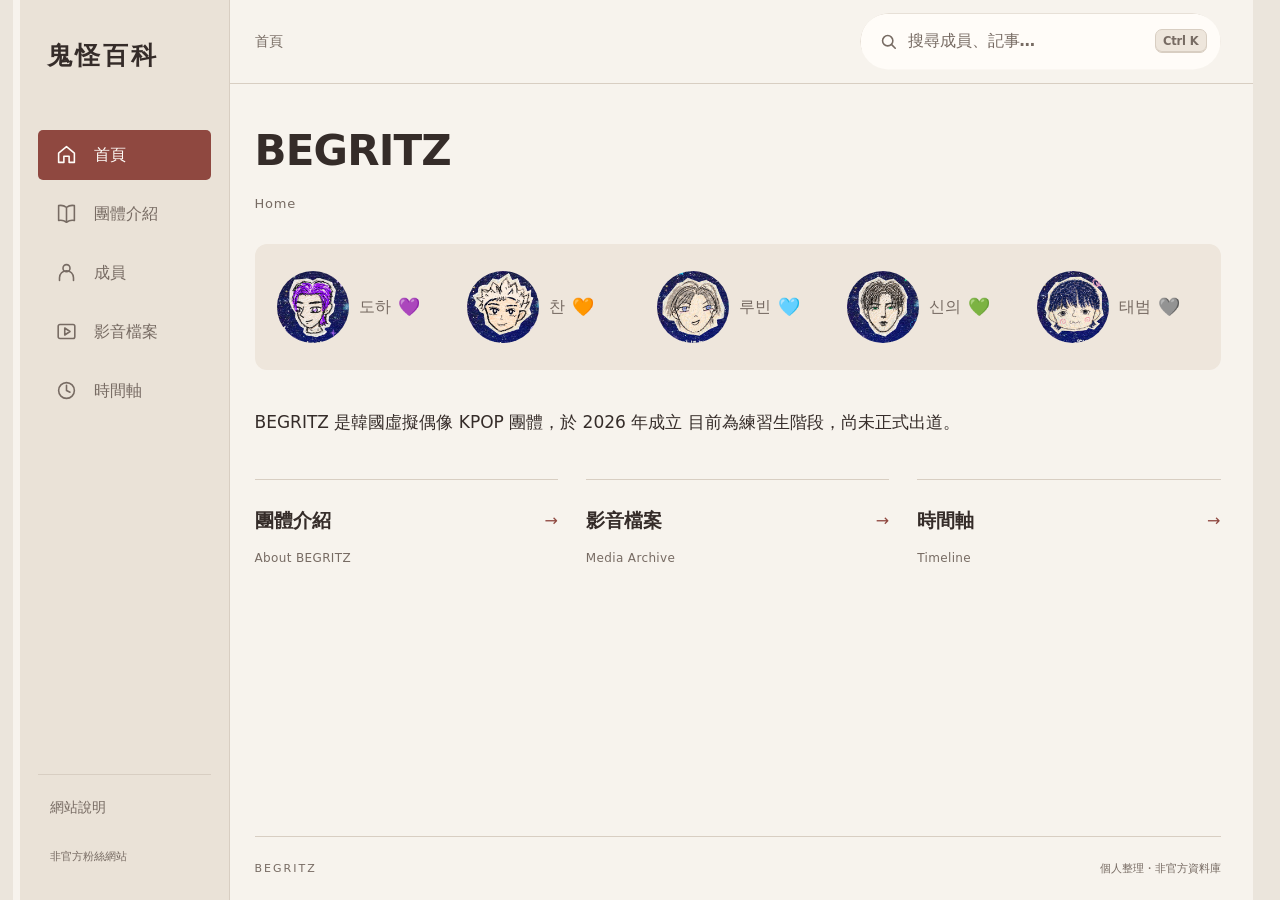
==== commit 6a64c7d6: "Add files via upload" ====
--- a/index.html
+++ b/index.html
@@ -1,5 +1,25 @@
 <!doctype html>
-<html lang="zh-Hant" data-theme="warm"><head><meta charset="UTF-8"><meta name="viewport" content="width=device-width, initial-scale=1"><title>鬼怪百科-Begritz store</title><link rel="stylesheet" href="style.css"><link rel="stylesheet" href="lucian.css"><link rel="stylesheet" href="enhancements.css"><link rel="stylesheet" href="release.css"><link rel="stylesheet" href="archive.css"><link rel="stylesheet" href="profile-pages.css"><link rel="stylesheet" href="editorial.css"></head>
+<html lang="zh-Hant" data-theme="warm"><head><meta charset="UTF-8"><meta name="viewport" content="width=device-width, initial-scale=1"><title>鬼怪百科-BEGRITZ STORE</title><link rel="stylesheet" href="style.css"><link rel="stylesheet" href="lucian.css"><link rel="stylesheet" href="enhancements.css"><link rel="stylesheet" href="release.css"><link rel="stylesheet" href="archive.css"><link rel="stylesheet" href="profile-pages.css"><link rel="stylesheet" href="editorial.css">
+<meta name="description" content="BEGRITZ 非官方粉絲資料庫，整理團體介紹、成員資料、直播記事、影音檔案與時間軸。">
+<link rel="canonical" href="https://ohlynnoh.github.io/begritzstore/">
+<meta property="og:type" content="website">
+<meta property="og:locale" content="zh_TW">
+<meta property="og:site_name" content="鬼怪百科-BEGRITZ STORE">
+<meta property="og:title" content="鬼怪百科-BEGRITZ STORE">
+<meta property="og:description" content="BEGRITZ 非官方粉絲資料庫，整理團體介紹、成員資料、直播記事、影音檔案與時間軸。">
+<meta property="og:url" content="https://ohlynnoh.github.io/begritzstore/">
+<meta property="og:image" content="https://ohlynnoh.github.io/begritzstore/assets/share/begritz-share-1200x630-r4.png">
+<meta property="og:image:secure_url" content="https://ohlynnoh.github.io/begritzstore/assets/share/begritz-share-1200x630-r4.png">
+<meta property="og:image:type" content="image/png">
+<meta property="og:image:width" content="1200">
+<meta property="og:image:height" content="630">
+<meta property="og:image:alt" content="BEGRITZ 五位成員團體橫幅">
+<meta name="twitter:card" content="summary_large_image">
+<meta name="twitter:title" content="鬼怪百科-BEGRITZ STORE">
+<meta name="twitter:description" content="BEGRITZ 非官方粉絲資料庫，整理團體介紹、成員資料、直播記事、影音檔案與時間軸。">
+<meta name="twitter:image" content="https://ohlynnoh.github.io/begritzstore/assets/share/begritz-share-1200x630-r4.png">
+<meta name="twitter:image:alt" content="BEGRITZ 五位成員團體橫幅">
+</head>
 <body><aside class="sidebar"><a class="wordmark" href="#/">鬼怪百科</a><nav id="navigation" aria-label="主要導覽"></nav><div class="sidebar-bottom"><a href="#/about">網站說明</a><small>非官方粉絲網站</small></div></aside><div class="workspace"><header><span id="breadcrumb">首頁</span><div class="search-slot"><div class="ux u046 is-closed" id="quick-palette">
   <div class="u046-pal">
     <label class="u046-field">
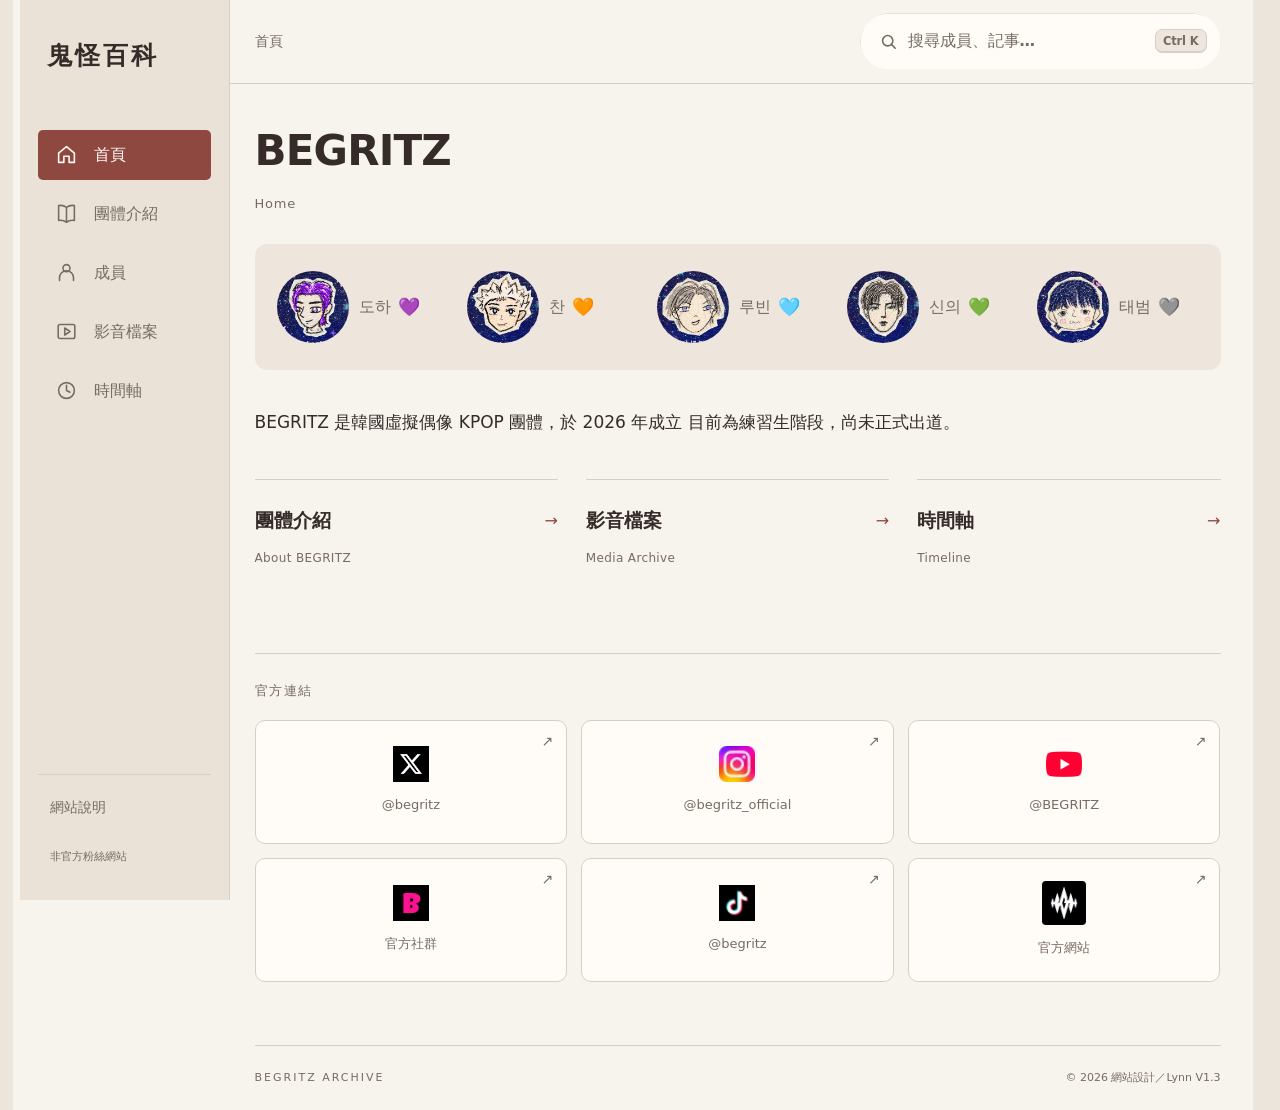
==== commit dd73e569: "Add files via upload" ====
--- a/index.html
+++ b/index.html
@@ -1,5 +1,5 @@
 <!doctype html>
-<html lang="zh-Hant" data-theme="warm"><head><meta charset="UTF-8"><meta name="viewport" content="width=device-width, initial-scale=1"><title>鬼怪百科-BEGRITZ STORE</title><link rel="stylesheet" href="style.css"><link rel="stylesheet" href="lucian.css"><link rel="stylesheet" href="enhancements.css"><link rel="stylesheet" href="release.css"><link rel="stylesheet" href="archive.css"><link rel="stylesheet" href="profile-pages.css"><link rel="stylesheet" href="editorial.css">
+<html lang="zh-Hant" data-theme="warm"><head><meta charset="UTF-8"><meta name="viewport" content="width=device-width, initial-scale=1"><title>鬼怪百科-BEGRITZ STORE</title><link rel="stylesheet" href="style.css"><link rel="stylesheet" href="lucian.css"><link rel="stylesheet" href="enhancements.css"><link rel="stylesheet" href="release.css"><link rel="stylesheet" href="archive.css"><link rel="stylesheet" href="profile-pages.css"><link rel="stylesheet" href="editorial.css"><link rel="stylesheet" href="official-links.css">
 <meta name="description" content="BEGRITZ 非官方粉絲資料庫，整理團體介紹、成員資料、直播記事、影音檔案與時間軸。">
 <link rel="canonical" href="https://ohlynnoh.github.io/begritzstore/">
 <meta property="og:type" content="website">
@@ -8,16 +8,16 @@
 <meta property="og:title" content="鬼怪百科-BEGRITZ STORE">
 <meta property="og:description" content="BEGRITZ 非官方粉絲資料庫，整理團體介紹、成員資料、直播記事、影音檔案與時間軸。">
 <meta property="og:url" content="https://ohlynnoh.github.io/begritzstore/">
-<meta property="og:image" content="https://ohlynnoh.github.io/begritzstore/assets/share/begritz-share-1200x630-r4.png">
-<meta property="og:image:secure_url" content="https://ohlynnoh.github.io/begritzstore/assets/share/begritz-share-1200x630-r4.png">
-<meta property="og:image:type" content="image/png">
-<meta property="og:image:width" content="1200">
-<meta property="og:image:height" content="630">
+<meta property="og:image" content="https://ohlynnoh.github.io/begritzstore/assets/share/begritz-banner-r3.jpg">
+<meta property="og:image:secure_url" content="https://ohlynnoh.github.io/begritzstore/assets/share/begritz-banner-r3.jpg">
+<meta property="og:image:type" content="image/jpeg">
+<meta property="og:image:width" content="1707">
+<meta property="og:image:height" content="282">
 <meta property="og:image:alt" content="BEGRITZ 五位成員團體橫幅">
 <meta name="twitter:card" content="summary_large_image">
 <meta name="twitter:title" content="鬼怪百科-BEGRITZ STORE">
 <meta name="twitter:description" content="BEGRITZ 非官方粉絲資料庫，整理團體介紹、成員資料、直播記事、影音檔案與時間軸。">
-<meta name="twitter:image" content="https://ohlynnoh.github.io/begritzstore/assets/share/begritz-share-1200x630-r4.png">
+<meta name="twitter:image" content="https://ohlynnoh.github.io/begritzstore/assets/share/begritz-banner-r3.jpg">
 <meta name="twitter:image:alt" content="BEGRITZ 五位成員團體橫幅">
 </head>
 <body><aside class="sidebar"><a class="wordmark" href="#/">鬼怪百科</a><nav id="navigation" aria-label="主要導覽"></nav><div class="sidebar-bottom"><a href="#/about">網站說明</a><small>非官方粉絲網站</small></div></aside><div class="workspace"><header><span id="breadcrumb">首頁</span><div class="search-slot"><div class="ux u046 is-closed" id="quick-palette">
@@ -30,13 +30,13 @@
     <div class="u046-body"><span class="u046-hl" aria-hidden="true"></span><ul class="u046-list" role="listbox" aria-label="搜尋結果"></ul></div>
     <div class="u046-foot" aria-hidden="true"><span><kbd class="u046-kbd">↑↓</kbd>移動</span><span><kbd class="u046-kbd">↵</kbd>開啟</span><span class="u046-done"></span></div>
   </div>
-</div></div></header><main id="main" tabindex="-1"></main><footer><span>BEGRITZ</span><span>個人整理・非官方資料庫</span></footer></div><dialog id="notice"><p id="notice-text"></p><button onclick="this.closest('dialog').close()">知道了</button></dialog><div class="ux u070" id="archive-notifications">
+</div></div></header><main id="main" tabindex="-1"></main><footer><span>BEGRITZ ARCHIVE</span><span>© <span data-site-year>2026</span> 網站設計／Lynn V<span data-site-version>1.3</span></span></footer></div><dialog id="notice"><p id="notice-text"></p><button onclick="this.closest('dialog').close()">知道了</button></dialog><div class="ux u070" id="archive-notifications">
   
   <div class="u070-zone" role="region" aria-label="操作提示" tabindex="-1">
     <p class="u070-empty"></p>
     <div class="u070-live" aria-live="polite"></div>
   </div>
-</div><script src="data.js"></script><script src="app.js"></script><script src="lucian.js"></script><script src="ui.js" defer></script><button id="back-to-top" type="button" aria-label="回到頂端" title="回到頂端" hidden>↑</button></body></html>
+</div><script src="data.js"></script><script src="version.js"></script><script src="app.js"></script><script src="lucian.js"></script><script src="ui.js" defer></script><button id="back-to-top" type="button" aria-label="回到頂端" title="回到頂端" hidden>↑</button></body></html>
 
 
 
--- a/official-links.css
+++ b/official-links.css
@@ -0,0 +1 @@
+.official-links{margin-top:58px;padding-top:26px;border-top:1px solid var(--line)}.official-links>h2{font-size:13px;color:var(--muted);letter-spacing:.12em;font-weight:500;margin-bottom:17px}.official-link-grid{display:grid;grid-template-columns:repeat(3,minmax(0,1fr));gap:14px}.official-link-grid>a{position:relative;display:flex;flex-direction:column;align-items:center;justify-content:center;gap:12px;min-height:124px;border:1px solid var(--line);border-radius:10px;background:var(--surface);padding:22px 20px;transition:transform .25s,border-color .25s}.official-link-grid>a:hover{transform:translateY(-3px);border-color:var(--navy)}.official-link-grid img{display:block;width:36px;height:36px;object-fit:contain}.official-link-grid img[alt=BEGRITZ]{width:44px;height:44px;border-radius:4px}.official-link-grid>a>span:last-child{font-size:13px;color:var(--muted)}.official-external{position:absolute;right:13px;top:8px;color:var(--muted);font-size:14px}footer>span:last-child{letter-spacing:0;white-space:nowrap}@media(prefers-reduced-motion:reduce){.official-link-grid>a{transition:none}.official-link-grid>a:hover{transform:none}}@media(max-width:700px){.official-link-grid{grid-template-columns:repeat(2,minmax(0,1fr))}footer{gap:16px;flex-wrap:wrap}}
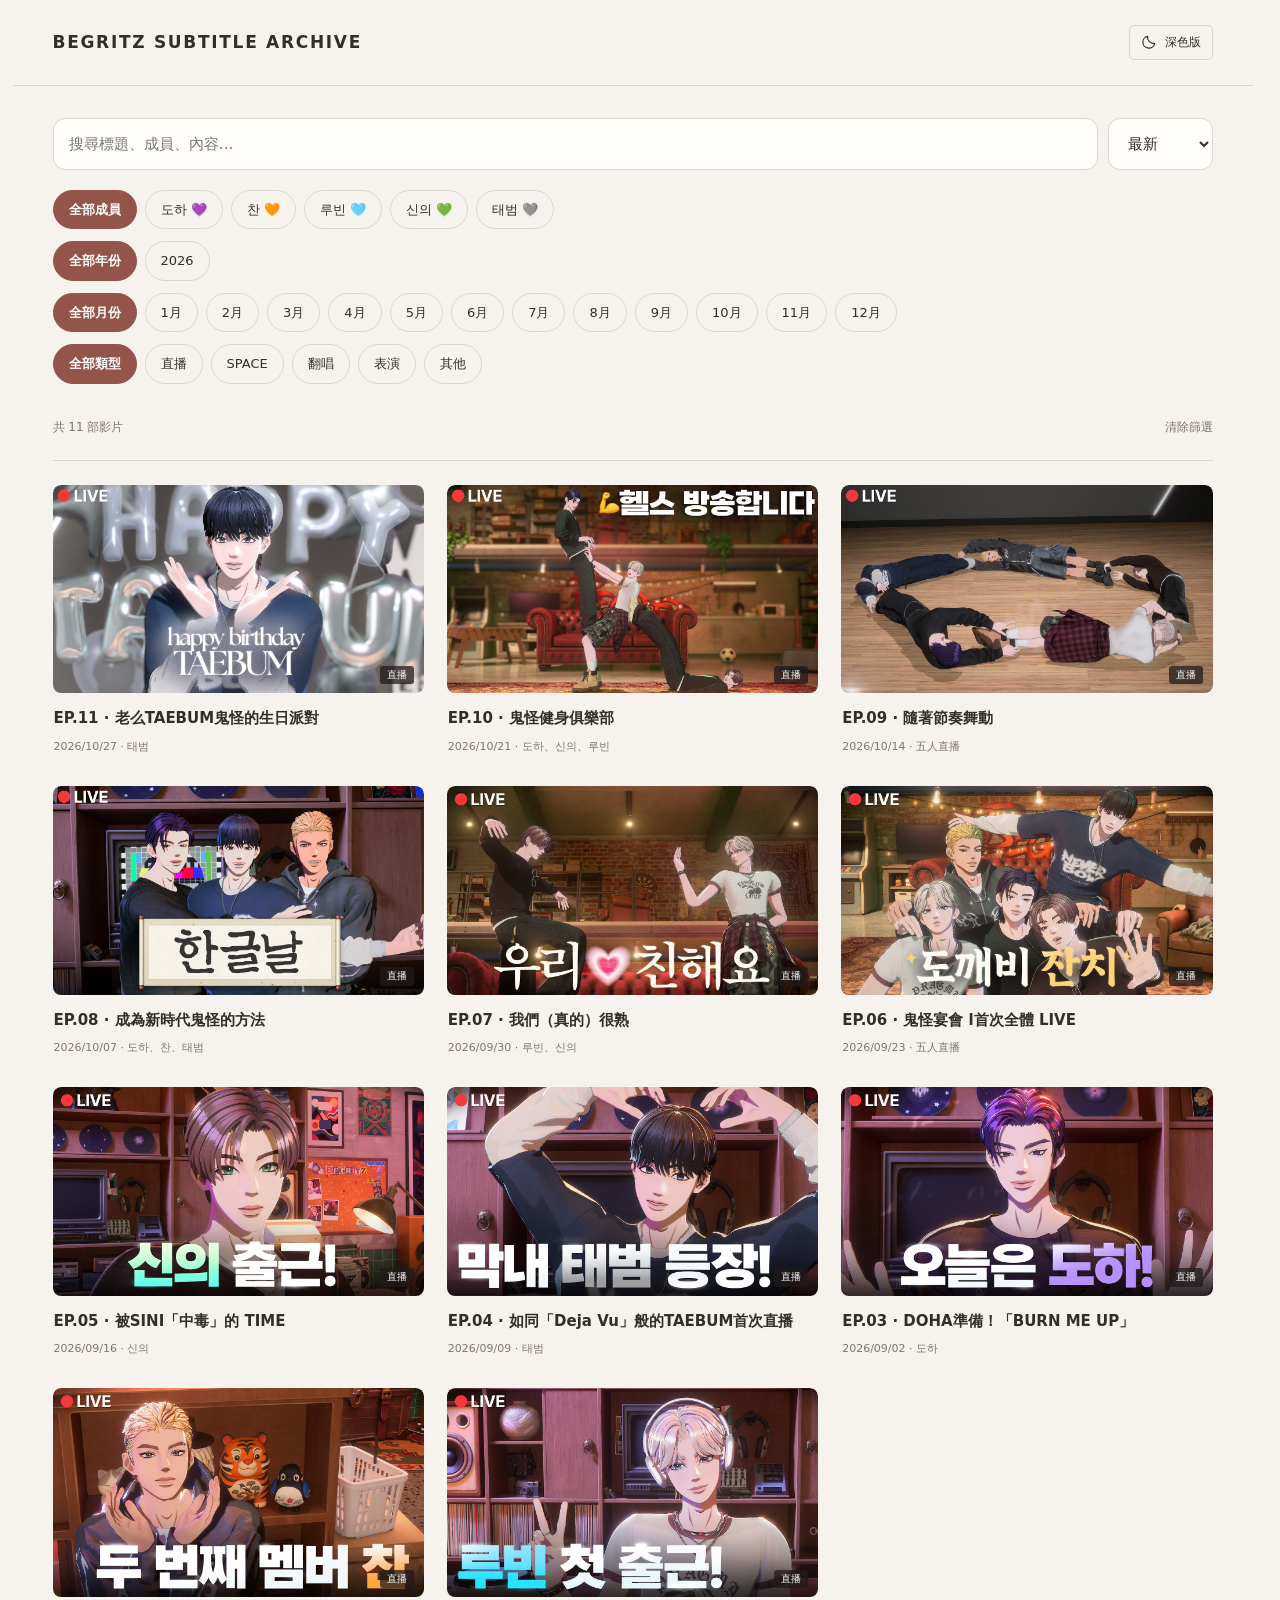
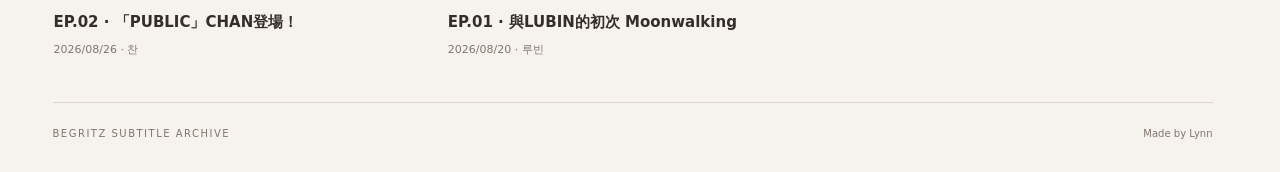
==== commit 19d4344d: "Add files via upload" ====
--- a/index.html
+++ b/index.html
@@ -1,42 +1,2 @@
-<!doctype html>
-<html lang="zh-Hant" data-theme="warm"><head><meta charset="UTF-8"><meta name="viewport" content="width=device-width, initial-scale=1"><title>鬼怪百科-BEGRITZ STORE</title><link rel="stylesheet" href="style.css"><link rel="stylesheet" href="lucian.css"><link rel="stylesheet" href="enhancements.css"><link rel="stylesheet" href="release.css"><link rel="stylesheet" href="archive.css"><link rel="stylesheet" href="profile-pages.css"><link rel="stylesheet" href="editorial.css"><link rel="stylesheet" href="official-links.css">
-<meta name="description" content="BEGRITZ 非官方粉絲資料庫，整理團體介紹、成員資料、直播記事、影音檔案與時間軸。">
-<link rel="canonical" href="https://ohlynnoh.github.io/begritzstore/">
-<meta property="og:type" content="website">
-<meta property="og:locale" content="zh_TW">
-<meta property="og:site_name" content="鬼怪百科-BEGRITZ STORE">
-<meta property="og:title" content="鬼怪百科-BEGRITZ STORE">
-<meta property="og:description" content="BEGRITZ 非官方粉絲資料庫，整理團體介紹、成員資料、直播記事、影音檔案與時間軸。">
-<meta property="og:url" content="https://ohlynnoh.github.io/begritzstore/">
-<meta property="og:image" content="https://ohlynnoh.github.io/begritzstore/assets/share/begritz-banner-r3.jpg">
-<meta property="og:image:secure_url" content="https://ohlynnoh.github.io/begritzstore/assets/share/begritz-banner-r3.jpg">
-<meta property="og:image:type" content="image/jpeg">
-<meta property="og:image:width" content="1707">
-<meta property="og:image:height" content="282">
-<meta property="og:image:alt" content="BEGRITZ 五位成員團體橫幅">
-<meta name="twitter:card" content="summary_large_image">
-<meta name="twitter:title" content="鬼怪百科-BEGRITZ STORE">
-<meta name="twitter:description" content="BEGRITZ 非官方粉絲資料庫，整理團體介紹、成員資料、直播記事、影音檔案與時間軸。">
-<meta name="twitter:image" content="https://ohlynnoh.github.io/begritzstore/assets/share/begritz-banner-r3.jpg">
-<meta name="twitter:image:alt" content="BEGRITZ 五位成員團體橫幅">
-</head>
-<body><aside class="sidebar"><a class="wordmark" href="#/">鬼怪百科</a><nav id="navigation" aria-label="主要導覽"></nav><div class="sidebar-bottom"><a href="#/about">網站說明</a><small>非官方粉絲網站</small></div></aside><div class="workspace"><header><span id="breadcrumb">首頁</span><div class="search-slot"><div class="ux u046 is-closed" id="quick-palette">
-  <div class="u046-pal">
-    <label class="u046-field">
-      <svg viewBox="0 0 24 24" aria-hidden="true"><circle cx="11" cy="11" r="6.5"/><path d="M16 16l4.5 4.5"/></svg>
-      <input class="u046-in" type="text" role="combobox" aria-expanded="false" aria-autocomplete="list" autocomplete="off" spellcheck="false" placeholder="搜尋成員、記事…" aria-label="快速搜尋">
-      <kbd class="u046-kbd u046-key">esc</kbd>
-    </label>
-    <div class="u046-body"><span class="u046-hl" aria-hidden="true"></span><ul class="u046-list" role="listbox" aria-label="搜尋結果"></ul></div>
-    <div class="u046-foot" aria-hidden="true"><span><kbd class="u046-kbd">↑↓</kbd>移動</span><span><kbd class="u046-kbd">↵</kbd>開啟</span><span class="u046-done"></span></div>
-  </div>
-</div></div></header><main id="main" tabindex="-1"></main><footer><span>BEGRITZ ARCHIVE</span><span>© <span data-site-year>2026</span> 網站設計／Lynn V<span data-site-version>1.3</span></span></footer></div><dialog id="notice"><p id="notice-text"></p><button onclick="this.closest('dialog').close()">知道了</button></dialog><div class="ux u070" id="archive-notifications">
-  
-  <div class="u070-zone" role="region" aria-label="操作提示" tabindex="-1">
-    <p class="u070-empty"></p>
-    <div class="u070-live" aria-live="polite"></div>
-  </div>
-</div><script src="data.js"></script><script src="version.js"></script><script src="app.js"></script><script src="lucian.js"></script><script src="ui.js" defer></script><button id="back-to-top" type="button" aria-label="回到頂端" title="回到頂端" hidden>↑</button></body></html>
-
-
-
+<!doctype html><html lang="zh-Hant"><head><meta charset="utf-8"><meta name="viewport" content="width=device-width,initial-scale=1"><title>BEGRITZ SUBTITLE ARCHIVE</title><link rel="stylesheet" href="style.css"><link rel="stylesheet" href="catalog.css"><meta name="color-scheme" content="light dark"><link rel="stylesheet" href="watch.css"><link rel="stylesheet" href="embed.css"><script>if(new URL(location.href).searchParams.get('embed')==='1'&&window.parent!==window)document.documentElement.classList.add('is-embedded');try{document.documentElement.dataset.theme=localStorage.getItem('begritz-viewer-theme')||(matchMedia('(prefers-color-scheme: dark)').matches?'dark':'light')}catch{document.documentElement.dataset.theme='light'}</script></head><body><header class="site-header"><a class="brand" href="./" id="brand-home">BEGRITZ SUBTITLE ARCHIVE</a><button id="theme-toggle" class="theme-toggle" aria-pressed="false"><svg viewBox="0 0 24 24" aria-hidden="true"><path d="M20.6 14A9 9 0 0 1 10 3.4 9 9 0 1 0 20.6 14Z"/></svg><span>深色版</span></button></header><main class="catalog-main" id="catalog-page"><div class="catalog-search"><input id="video-search" type="search" aria-label="搜尋影片" placeholder="搜尋標題、成員、內容…"><select id="video-sort" aria-label="影片排序"><option value="newest">最新</option><option value="oldest">最舊</option></select></div><div id="catalog-filters"></div><div class="catalog-count"><span id="video-count"></span><button id="clear-filters" class="text-button">清除篩選</button></div><div id="video-list" class="video-grid"></div></main><main id="watch-page" class="watch-page" hidden><a href="./" id="back-catalog" class="back-catalog">← 返回影音檔案</a><div class="viewer" id="viewer"><div id="player-host"></div><div class="poster" id="poster"><img id="poster-image" alt=""><div class="poster-shade"></div><button id="start-video" class="start-video" aria-label="載入並播放 YouTube 影片"><svg viewBox="0 0 24 24" aria-hidden="true"><path d="m9 5 11 7-11 7Z"/></svg></button><span class="poster-note">點擊播放 · YouTube</span></div><div id="subtitle-overlay" class="subtitle-overlay" aria-live="off"></div><button id="exit-fullscreen" class="exit-fullscreen" aria-label="退出全螢幕">退出全螢幕 ↙</button></div>
+<div class="original-video"><a id="youtube-link" target="_blank" rel="noopener noreferrer">原始 YouTube ↗</a></div><div class="watch-title-row"><div><div class="episode-meta"><span id="episode-label"></span><span id="episode-date"></span><span id="episode-members"></span></div><h1 id="episode-title"></h1></div><button id="copy-link" class="share-button">分享 ↗</button></div><section class="watch-controls" aria-label="字幕設定"><label class="control-cluster">字幕語言 <select id="subtitle-language"><option value="zh">繁體中文</option><option value="ko">韓文</option></select></label><div class="control-cluster"><span>字幕大小</span><button id="font-down" aria-label="縮小字幕">A−</button><output id="font-value">100%</output><button id="font-up" aria-label="放大字幕">A＋</button></div><div class="control-cluster"><span>同步微調</span><button id="offset-minus" aria-label="字幕提早 0.25 秒">−</button><output id="offset-value">0.00s</output><button id="offset-plus" aria-label="字幕延後 0.25 秒">＋</button><button id="offset-reset" class="text-button">重設</button></div><button id="fullscreen" class="watch-fullscreen">⛶ 全螢幕</button><p class="sync-hint">字幕太早出現按「＋」，太晚出現按「−」。</p></section><div id="player-error" class="error-note" role="alert" hidden></div></main><footer><span>BEGRITZ SUBTITLE ARCHIVE</span><span>Made by Lynn</span></footer><div id="toast" role="status" hidden></div><script src="catalog.js"></script><script src="subtitle-core.js"></script><script src="gallery-motion.js"></script><script src="app.js"></script><script src="embed.js"></script></body></html>
--- a/style.css
+++ b/style.css
@@ -1,7 +1 @@
-:root{--canvas:#f7f3ed;--sidebar:#eae2d7;--line:#d8cec2;--ink:#352c29;--navy:#8f4840;--muted:#776b63;--link:#8f4840}*{box-sizing:border-box}body{margin:0;background:var(--canvas);color:var(--ink);font:16px/1.75 "Noto Sans TC","Microsoft JhengHei",system-ui,sans-serif}a{color:inherit;text-decoration:none}button,input,select,textarea{font:inherit}button,a,input,select,textarea{outline-offset:4px}button{cursor:pointer;border:1px solid var(--line);background:white;border-radius:5px;padding:8px 17px;color:var(--navy)}button:hover{background:#edf1f4}button.primary{background:var(--navy);color:white;border-color:var(--navy)}a:hover{color:var(--link)}.sidebar{position:fixed;inset:0 auto 0 0;width:238px;background:var(--sidebar);border-right:1px solid var(--line);padding:44px 22px;display:flex;flex-direction:column}.wordmark{font-size:25px;font-weight:700;letter-spacing:5px;margin:0 12px 48px}.wordmark span{display:block;font-size:10px;letter-spacing:4px;color:var(--muted);margin-top:4px}nav{display:grid;gap:9px}nav a{padding:11px 17px;border-radius:5px;color:#536273;display:flex;align-items:center;gap:17px}nav a.active{background:var(--navy);color:white}nav a b{font-weight:400;width:19px;text-align:center;font-size:19px}.sidebar-bottom{margin-top:auto;border-top:1px solid #cbd5de;padding:20px 12px 0;display:grid;gap:12px;font-size:14px;color:#536273}.sidebar-bottom a span{float:right}.sidebar-bottom small{font-size:11px;color:#798591;margin-top:15px}.workspace{margin-left:238px;min-height:100vh;display:flex;flex-direction:column}header{height:94px;border-bottom:1px solid #e1e6eb;padding:0 48px;display:flex;align-items:center;justify-content:space-between;gap:24px}#breadcrumb{color:var(--muted);font-size:14px}#search-form{display:flex;align-items:center;gap:12px;width:350px}#search-form>span{font-size:27px;color:#788795}input,select,textarea{border:1px solid var(--line);border-radius:5px;background:white;color:var(--ink);padding:10px 12px;width:100%}#global-search{border:0;background:transparent;padding:6px 0;font-size:14px}kbd{font:10px system-ui;color:#87919c;border:1px solid var(--line);border-radius:3px;padding:1px 5px}main{padding:48px;max-width:1500px;width:100%;margin:0 auto;flex:1}h1{font-size:32px;line-height:1.4;letter-spacing:.025em;margin:0 0 12px;font-weight:650}h2{font-size:20px;font-weight:650;margin:0}h3{font-size:17px;margin:0 0 7px}p{margin:0 0 16px}.muted{color:var(--muted);font-size:14px}.lead{margin-bottom:36px}.home-heading{display:flex;justify-content:space-between;align-items:flex-end;margin-bottom:34px}.home-heading p{margin:0}.small-mark{font-size:11px;letter-spacing:2px;color:#8a96a3}.member-strip{display:grid;grid-template-columns:repeat(5,1fr);padding:22px 0;border-top:1px solid var(--line);border-bottom:1px solid var(--line);margin-bottom:43px}.member-strip a{display:flex;justify-content:center;align-items:center;gap:10px;font-size:17px;border-right:1px solid var(--line)}.member-strip a:last-child{border:0}.heart{font-size:18px}.home-columns{display:grid;grid-template-columns:minmax(0,1.65fr) minmax(250px,1fr);gap:40px}.section-head{display:flex;align-items:center;justify-content:space-between;gap:20px;padding-bottom:17px;border-bottom:1px solid var(--line)}.section-head a{color:var(--link);font-size:13px}.empty{padding:50px 10px;text-align:center;color:#7c8793;font-size:14px}.empty strong{display:block;font-size:16px;font-weight:500;color:#5f6b79;margin-bottom:6px}.empty a{display:inline-block;margin-top:15px;color:var(--link);border-bottom:1px solid #b6c3cf}.home-side{border-left:1px solid #e0e5ea;padding-left:32px}.quick-links{display:grid;grid-template-columns:repeat(3,1fr);gap:26px;margin-top:46px;padding-top:27px;border-top:1px solid var(--line)}.quick-links a{font-size:15px}.quick-links span{float:right;color:#7d8b99}.intro{max-width:760px;margin-bottom:42px}.intro p{font-size:17px;line-height:2}.metadata{display:grid;grid-template-columns:150px 1fr;border-top:1px solid var(--line);margin-top:30px}.metadata dt,.metadata dd{margin:0;padding:17px 0;border-bottom:1px solid var(--line)}.metadata dt{color:var(--muted);font-size:14px}.members-list{margin-top:32px;border-top:1px solid var(--line)}.member-row{display:grid;grid-template-columns:45px 1fr auto;gap:15px;padding:24px 10px;align-items:center;border-bottom:1px solid var(--line)}.member-row .number{color:#94a0ad;font-size:12px}.member-row h2{font-size:21px}.member-page{display:grid;grid-template-columns:minmax(0,1fr) 180px;gap:60px}.article-section{margin-top:40px}.article-section>h2{padding-bottom:13px;border-bottom:1px solid var(--line)}.toc{padding-top:10px;font-size:14px;display:grid;align-content:start;gap:13px;position:sticky;top:25px;height:max-content;border-left:1px solid var(--line);padding-left:22px;color:var(--muted)}.filters{display:flex;align-items:center;gap:9px;flex-wrap:wrap;margin:26px 0}.filters button{padding:6px 13px;font-size:14px;background:transparent}.filters button.selected{background:var(--navy);color:white;border-color:var(--navy)}.filters select{width:130px;margin-left:auto;padding:6px 10px;font-size:14px}.list-row{display:block;border-bottom:1px solid var(--line);padding:19px 0}.list-row:hover{background:#eff3f6}.list-row .row-top{display:flex;gap:20px;justify-content:space-between;align-items:center}.list-row time{color:var(--muted);font-size:13px;white-space:nowrap}.list-row p{font-size:14px;color:var(--muted);margin:5px 0 0}.prose{white-space:pre-wrap;overflow-wrap:anywhere;line-height:1.95}.source{color:var(--link);font-size:13px}.tag{font-size:12px;color:var(--muted)}.admin-note{padding:12px 16px;border-left:3px solid #9daec0;background:#edf1f5;font-size:13px;color:#536273;margin:22px 0}.admin-toolbar{display:flex;gap:10px;justify-content:space-between;align-items:center;flex-wrap:wrap;margin:26px 0}.admin-toolbar>div{display:flex;gap:8px}.editor{max-width:850px}.form-grid{display:grid;grid-template-columns:1fr 1fr;gap:20px}.field{display:block;margin-bottom:20px;font-size:14px}.field>span{display:block;margin-bottom:7px;color:#536273}.field textarea{min-height:230px;resize:vertical}.actions{display:flex;gap:10px;justify-content:flex-end;padding-top:20px;border-top:1px solid var(--line)}.checkboxes{display:flex;gap:16px;flex-wrap:wrap;padding:7px 0}.checkboxes label{display:flex;align-items:center;gap:5px}.checkboxes input{width:auto}.admin-row{display:flex;justify-content:space-between;gap:20px;align-items:center;padding:18px 0;border-bottom:1px solid var(--line)}.admin-row button{font-size:13px;padding:5px 10px}.admin-row small{color:var(--muted);margin-left:14px}.player-wrap{position:relative;aspect-ratio:16/9;background:#151a22;overflow:hidden;border-radius:6px;margin:25px 0}.player-wrap iframe,.player-wrap #yt-player{width:100%;height:100%;border:0}.subtitle{position:absolute;bottom:12%;left:5%;width:90%;text-align:center;pointer-events:none;line-height:1.55;font-size:24px;color:white;white-space:pre-line}.subtitle span{background:rgba(0,0,0,.78);padding:3px 8px;box-decoration-break:clone;-webkit-box-decoration-break:clone}.subtitle:empty{display:none}.player-options{display:flex;gap:12px;align-items:center;font-size:14px}.player-options input{width:auto}footer{display:flex;justify-content:space-between;margin:25px 48px 0;padding:22px 0;border-top:1px solid var(--line);font-size:11px;color:#84909d}footer>span:first-child{letter-spacing:2px}dialog{max-width:450px;padding:28px;border:1px solid var(--line);border-radius:8px;background:var(--canvas)}dialog::backdrop{background:#29374d55}.search-summary{margin:24px 0}.delete{color:#94575a}.hidden{display:none!important}@media(max-width:1050px){.sidebar{width:200px;padding:35px 15px}.workspace{margin-left:200px}main{padding:34px}header{padding:0 34px}.home-columns{grid-template-columns:1.3fr 1fr;gap:25px}.home-side{padding-left:22px}.member-page{gap:30px;grid-template-columns:1fr 140px}}@media(max-width:700px){.sidebar{position:static;width:auto;padding:20px}.wordmark{margin:0 0 15px}.wordmark span,.sidebar-bottom{display:none}nav{display:flex;overflow:auto;gap:3px}nav a{padding:7px;font-size:13px;white-space:nowrap}nav a b{display:none}.workspace{margin-left:0}header{height:65px;padding:0 20px}#breadcrumb{display:none}main{padding:25px 20px}.home-columns,.member-page,.form-grid{grid-template-columns:1fr}.home-side{border:0;padding:0}.toc{display:none}.member-strip{gap:6px}.member-strip a{font-size:12px;gap:3px}.heart{font-size:14px}.quick-links{gap:10px}footer{margin:20px}.home-heading{align-items:start}.small-mark{display:none}}
-:root{--surface:#fff;--subtle:#edf1f5;--hover:#eff3f6;--accent:var(--navy);--player:#151a22;--soft-line:#e0e5ea}
-:root{--canvas:#f7f3ed;--sidebar:#eae2d7;--line:#d8cec2;--ink:#352c29;--navy:#8f4840;--muted:#776b63;--link:#8f4840;--surface:#fffcf8;--subtle:#eee6dc;--hover:#f0e8de;--accent:#8f4840;--player:#211b19;--soft-line:#e3d9cd}
-input,select,textarea,button{background:var(--surface)}button:hover{background:var(--hover)}header,.home-side,.quick-links,footer{border-color:var(--line)}.sidebar-bottom{border-color:var(--line);color:var(--muted)}nav a{color:var(--muted)}nav a.active{color:var(--surface)}.wordmark span,.sidebar-bottom small,.empty,.empty strong,.field>span,.source,.tag,footer{color:var(--muted)}.list-row:hover{background:var(--hover)}.admin-note{background:var(--subtle);color:var(--muted);border-color:var(--line)}.player-wrap{background:var(--player)}.filters button.selected,button.primary{background:var(--navy);border-color:var(--navy);color:var(--surface)}.profile-source{font-size:12px;color:var(--muted);margin-top:13px}.metadata{grid-template-columns:125px 1fr}.member-article{padding:25px 0 10px}.member-article>.prose,.article-body>.prose{margin-bottom:22px}.member-article h3,.article-body h3{font-size:18px;margin:30px 0 12px}.member-article h3:first-child{margin-top:0}.member-article+.member-article{border-top:1px solid var(--line)}.member-pagination{display:flex;justify-content:space-between;gap:12px;flex-wrap:wrap;margin-top:35px;padding-top:22px;border-top:1px solid var(--line);font-size:14px}.member-page{max-width:1120px}.prose{font-size:16px}.toc a:hover{color:var(--link)}input:focus-visible,select:focus-visible,textarea:focus-visible,button:focus-visible,a:focus-visible{outline:2px solid var(--link)}
-.article-list{padding-left:22px;margin:0 0 24px;line-height:1.95}.article-list li{padding:0 0 8px 3px}.source-details{margin:30px 0 12px;border-top:1px solid var(--line);padding-top:13px;font-size:13px;color:var(--muted)}.source-details summary{cursor:pointer}.source-details .prose{font-size:13px;margin-top:15px;line-height:1.8}.profile-source{max-width:680px}
-html{background:#ebe5dc}body{width:min(100%,1240px);margin:0 auto;min-height:100vh}.sidebar{width:210px;left:max(0px,calc((100vw - 1240px)/2));padding:34px 18px}.wordmark{font-size:23px;letter-spacing:4px;margin-left:9px}.workspace{margin-left:210px}header{padding:0 32px;height:84px}main{max-width:none;padding:38px 32px}footer{margin-left:32px;margin-right:32px}.member-strip{padding:24px 0}.member-strip a{gap:10px;padding:0 8px;font-size:16px;justify-content:flex-start}.member-name{display:flex;gap:7px;align-items:center;white-space:nowrap}.avatar{width:56px;height:56px;border-radius:50%;object-fit:cover;display:block;flex-shrink:0;background:var(--sidebar)}.member-list-name{display:flex;align-items:center;gap:16px}.member-gallery{display:flex;gap:20px;margin:0 0 38px;align-items:flex-start;flex-wrap:wrap}.member-gallery img{width:240px;height:auto;max-width:calc((100% - 20px)/2);aspect-ratio:3/4;object-fit:contain;display:block;border-radius:5px}.member-page{max-width:none;grid-template-columns:minmax(0,1fr) 140px;gap:28px}.member-page .lead{margin-bottom:26px}.timeline-filters{display:flex;gap:20px;justify-content:space-between;align-items:center;flex-wrap:wrap;border-bottom:1px solid var(--line);padding-bottom:20px;margin-bottom:30px}.timeline-filters .filters{margin:0}.timeline-filters select{width:150px;padding:7px 10px;font-size:14px}.timeline-year{font-size:28px;font-weight:500;margin:30px 0 25px}.timeline-item{display:grid;grid-template-columns:80px 1fr;gap:24px;position:relative}.timeline-item>time{padding-top:1px;font-size:15px;color:var(--muted);font-variant-numeric:tabular-nums}.timeline-content{position:relative;border-left:1px solid var(--line);padding:0 0 36px 28px}.timeline-content:before{content:'';position:absolute;left:-5px;top:9px;width:9px;height:9px;border-radius:50%;background:var(--navy);box-shadow:0 0 0 5px var(--canvas)}.timeline-content h3{font-size:19px;line-height:1.6;margin-bottom:8px}.timeline-content .prose{font-size:15px;line-height:1.85;color:var(--muted);margin-bottom:10px}.timeline-source,.timeline-sources{font-size:13px;color:var(--link)}.timeline-sources summary{cursor:pointer}.timeline-sources a{display:block;margin:8px 0 0 0}.timeline-source:hover,.timeline-sources a:hover{text-decoration:underline}.timeline-content .muted{font-size:12px;margin-bottom:8px}.sidebar{overflow-y:auto}.home-columns{gap:28px}.home-side{padding-left:24px}@media(max-width:1150px) and (min-width:701px){.member-strip a{flex-direction:column;align-items:center;gap:9px}.member-page{grid-template-columns:minmax(0,1fr) 120px;gap:20px}.member-gallery img{width:220px}.avatar{width:52px;height:52px}}@media(max-width:700px){body{width:100%}.sidebar{position:static;width:auto;padding:20px}.workspace{margin-left:0}main{padding:25px 20px}header{padding:0 20px}.member-strip a{flex-direction:column;padding:0;gap:7px}.member-name{font-size:12px;gap:2px}.avatar{width:42px;height:42px}.member-page{grid-template-columns:1fr}.timeline-item{grid-template-columns:55px 1fr;gap:12px}.timeline-content{padding-left:20px}}
-.timeline-profile{display:inline-block;font-size:13px;color:var(--link);margin-left:18px}.timeline-profile:hover{text-decoration:underline}
+:root{--bg:#f6f3ee;--surface:#fffdf9;--ink:#342e2b;--muted:#81756d;--line:#ded6cc;--accent:#93554a;--soft:#eee5db}*{box-sizing:border-box}body{margin:0;background:var(--bg);color:var(--ink);font:15px/1.65 "Microsoft JhengHei","PingFang TC",system-ui,sans-serif}a{color:inherit;text-decoration:none}button,input,select{font:inherit;color:inherit}button{cursor:pointer;background:var(--surface);border:1px solid var(--line);padding:8px 12px;border-radius:5px;transition:background-color .2s,transform .2s}button:hover{background:var(--soft)}button:active{transform:scale(.98)}button:disabled{opacity:.4;cursor:default}button:focus-visible,a:focus-visible,input:focus-visible,select:focus-visible,.file-button:focus-visible{outline:2px solid var(--accent);outline-offset:3px}input[type=search],select{background:var(--surface);border:1px solid var(--line);border-radius:5px;padding:9px 11px;min-width:0}input[type=checkbox]{accent-color:var(--accent)}[hidden]{display:none!important}.site-header{height:86px;max-width:1420px;margin:auto;padding:0 40px;display:flex;align-items:center;justify-content:space-between;border-bottom:1px solid var(--line)}.brand{display:flex;gap:14px;align-items:center;letter-spacing:.12em;font-size:17px;font-weight:650}.brand-mark{width:39px;height:39px;background:var(--accent);color:white;font:26px/39px Georgia,serif;text-align:center;border-radius:4px;letter-spacing:-.04em}.brand small{display:block;font-size:11px;font-weight:400;letter-spacing:.15em;color:var(--muted)}.header-actions{display:flex;align-items:center;gap:23px}.edition{font:10px/1.5 Consolas,monospace;letter-spacing:.1em;color:var(--muted)}.text-button{background:none;border:0;padding:4px 0;color:var(--muted);font-size:12px}.text-button:hover{background:none;color:var(--accent)}main{max-width:1420px;margin:auto;padding:32px 40px 42px}.page-top{display:flex;justify-content:space-between;align-items:end;margin-bottom:24px}.eyebrow{font-size:10px;letter-spacing:.18em;color:var(--accent)}h1{font-size:28px;font-weight:600;letter-spacing:.04em;margin:6px 0 0}.page-top>p{font-size:12px;color:var(--muted);text-align:right;margin:0 0 2px}.watch-layout{display:grid;grid-template-columns:minmax(0,1fr) 360px;gap:26px;align-items:start}.watch-main{min-width:0}.viewer{aspect-ratio:16/9;position:relative;overflow:hidden;border-radius:9px;background:#191919}.viewer #player-host,.viewer iframe{position:absolute;inset:0;width:100%;height:100%;border:0}.poster{position:absolute;inset:0}.poster>img{width:100%;height:100%;object-fit:cover}.poster-shade{position:absolute;inset:0;background:linear-gradient(0deg,#0008,transparent 55%)}.start-video{position:absolute;left:50%;top:50%;transform:translate(-50%,-50%);width:64px;height:64px;display:grid;place-items:center;border:1px solid #ffffff70;border-radius:50%;background:#ffffffed}.start-video:hover{background:white}.start-video:active{transform:translate(-50%,-50%) scale(.96)}.start-video svg{width:28px;height:28px;fill:var(--accent)}.poster-note{position:absolute;bottom:23px;left:24px;color:#fff;font-size:12px;letter-spacing:.04em}.subtitle-overlay{position:absolute;bottom:12%;left:4%;right:4%;text-align:center;font-size:var(--caption-size,24px);color:#fff;line-height:1.6;pointer-events:none;white-space:pre-line}.subtitle-overlay span{background:#000d;padding:3px 9px;box-decoration-break:clone;-webkit-box-decoration-break:clone}.subtitle-overlay .ko-line{display:block;margin-top:7px;font-size:.8em}.viewer:fullscreen{width:100vw;height:100vh;aspect-ratio:auto;border-radius:0;display:flex;align-items:center;justify-content:center}.exit-fullscreen{display:none;position:absolute;top:16px;right:16px;font-size:13px;background:#171717c9;color:#fff;border-color:#fff5}.viewer:fullscreen .exit-fullscreen{display:block}.now-playing{padding:19px 0}.episode-meta{display:flex;gap:10px;align-items:center;flex-wrap:wrap;color:var(--muted);font-size:11px}.episode-meta>span:first-child{color:var(--accent);letter-spacing:.06em}.now-playing h2{font-size:21px;font-weight:600;line-height:1.6;margin:7px 0 8px}.episode-links{display:flex;gap:17px;align-items:center;font-size:11px;color:var(--muted)}.episode-links a:hover{color:var(--accent)}.controls{border-block:1px solid var(--line);padding:13px 0 10px}.control-row{display:flex;gap:18px;align-items:center;justify-content:space-between;flex-wrap:wrap}.control-row label{font-size:13px}.switch-label{display:flex;align-items:center;gap:6px}.compact-label{display:flex;gap:8px;align-items:center}.compact-label select{font-size:12px;padding:5px 8px}.control-row>button{font-size:12px;padding:6px 10px}.secondary{margin-top:13px;justify-content:flex-start;gap:25px}.control-cluster{display:flex;gap:8px;align-items:center;font-size:12px}.control-cluster>span{color:var(--muted);margin-right:3px}.control-cluster button{padding:3px 8px;font-size:12px}.control-cluster output{font-size:11px;font-family:Consolas,monospace;min-width:42px;text-align:center}.sync-hint{font-size:10px;color:var(--muted);margin:9px 0 0}.file-actions{display:flex;align-items:center;flex-wrap:wrap;gap:9px;margin-top:17px}.file-actions>button,.file-button{font-size:11px;padding:7px 10px}.file-button{cursor:pointer;border:1px solid var(--accent);border-radius:5px;color:var(--accent);background:var(--surface)}.file-button input{display:none}.subtitle-status{font-size:11px;color:var(--muted);margin:9px 0 0;min-height:19px}.error-note{border-left:3px solid var(--accent);padding:12px 15px;font-size:13px;background:var(--soft);margin-top:15px}.library{border:1px solid var(--line);border-radius:9px;overflow:hidden;background:var(--surface);min-width:0}.panel-tabs{display:flex;border-bottom:1px solid var(--line)}.panel-tabs button{width:50%;border:0;border-radius:0;background:none;font-size:14px;padding:16px 8px;position:relative}.panel-tabs button[aria-selected=true]{color:var(--accent);font-weight:600}.panel-tabs button[aria-selected=true]:after{content:'';position:absolute;bottom:0;left:20px;right:20px;height:2px;background:var(--accent)}.panel-tabs span{font:11px Consolas,monospace;color:var(--muted);margin-left:7px}.library-tools{display:grid;grid-template-columns:minmax(0,1fr) 102px;gap:8px;padding:15px 15px 0}.library-tools input,.library-tools select{font-size:11px;padding:8px}.list-count{font-size:10px;color:var(--muted);display:flex;justify-content:space-between;padding:11px 16px 9px;border-bottom:1px solid var(--line)}.video-list{max-height:650px;overflow:auto;scrollbar-width:thin;scrollbar-color:#cbbcaf transparent}.video-row{width:100%;display:flex;align-items:center;gap:11px;border:0;border-bottom:1px solid #ede6dd;border-radius:0;text-align:left;padding:13px;background:none;position:relative}.video-row.selected{background:#f0e6dc}.video-row.selected:before{content:'';position:absolute;left:0;top:0;bottom:0;width:3px;background:var(--accent)}.video-row img{width:91px;height:56px;object-fit:cover;border-radius:4px;flex-shrink:0}.video-row strong{font-size:12px;line-height:1.65;font-weight:550;display:block}.video-row small{font-size:10px;color:var(--muted);display:block;margin-top:5px}.transcript-tools{padding:15px 15px 0}.transcript-tools>input{width:100%;font-size:12px}.transcript-tools>div{display:flex;align-items:center;justify-content:space-between;font-size:11px;margin-top:10px}.transcript-tools label{display:flex;align-items:center;gap:3px}.cue-list{height:620px;overflow:auto;scrollbar-width:thin;scrollbar-color:#cbbcaf transparent}.cue-row{display:grid;grid-template-columns:55px 1fr;gap:10px;width:100%;text-align:left;border:0;border-bottom:1px solid #ede6dd;border-radius:0;background:none;padding:12px 15px}.cue-row time{font:10px/1.8 Consolas,monospace;color:var(--muted)}.cue-row .cue-text{font-size:12px;line-height:1.85}.cue-row.active{background:#f0e6dc;box-shadow:inset 3px 0 var(--accent)}.cue-row .ko-text{display:block;font-size:11px;color:var(--muted);margin-top:4px}.empty-list{font-size:13px;padding:40px 15px;text-align:center;color:var(--muted)}.more-cues{width:100%;border:0;border-top:1px solid var(--line);border-radius:0;font-size:12px}mark{background:#f3d4aa;color:inherit}footer{max-width:1340px;margin:auto;padding:23px 0 30px;border-top:1px solid var(--line);display:flex;justify-content:space-between;gap:20px;color:var(--muted);font-size:10px}footer>span:first-child{letter-spacing:.15em}dialog{max-width:540px;width:calc(100% - 40px);border:1px solid var(--line);border-radius:9px;background:var(--surface);color:var(--ink);padding:26px}dialog::backdrop{background:#2a24245c}.dialog-heading{display:flex;align-items:center;justify-content:space-between}.dialog-heading h2{font-size:20px;margin:0}.dialog-heading button{border:0;font-size:24px;padding:0 5px;background:none}dialog p{font-size:13px;line-height:1.95;color:var(--muted)}#toast{position:fixed;left:50%;bottom:30px;transform:translateX(-50%);background:var(--ink);color:white;padding:12px 21px;font-size:13px;border-radius:5px;z-index:30}@media(min-width:1600px){.video-list{max-height:700px}}@media(max-width:1100px){.watch-layout{grid-template-columns:minmax(0,1fr) 320px;gap:18px}.site-header,main{padding-inline:25px}footer{margin-inline:25px}.page-top h1{font-size:25px}.secondary{gap:12px}}@media(max-width:850px){.watch-layout{grid-template-columns:1fr}.page-top>p{display:none}.video-list{max-height:420px}.cue-list{height:420px}.site-header,main{padding-inline:18px}.header-actions{gap:13px}.edition{display:none}.page-top h1{font-size:23px}.subtitle-overlay{font-size:calc(var(--caption-size,24px)*.8)}footer{margin-inline:18px;flex-wrap:wrap}.secondary{justify-content:space-between}}@media(prefers-reduced-motion:reduce){*,*:before,*:after{scroll-behavior:auto!important;transition:none!important}}
--- a/catalog.css
+++ b/catalog.css
@@ -0,0 +1,4 @@
+html{scrollbar-gutter:stable}.catalog-main{max-width:1240px;padding-top:40px}.catalog-heading{margin-bottom:34px}.catalog-heading h1{font-size:32px;margin:0 0 8px}.catalog-heading p{font-size:13px;letter-spacing:.04em;color:var(--muted);margin:0}.catalog-search{display:grid;grid-template-columns:minmax(0,1fr) 105px;gap:10px;margin-bottom:20px}.catalog-search input,.catalog-search select{height:52px;border-radius:12px;padding:12px 15px}.catalog-filter-row{display:flex;gap:8px;overflow:auto;padding-bottom:6px;margin-bottom:6px;scrollbar-width:thin}.catalog-filter-row button{white-space:nowrap;font-size:13px;border-radius:999px;padding:8px 15px;flex-shrink:0;background:transparent}.catalog-filter-row button.selected{background:var(--accent);border-color:var(--accent);color:#fff;font-weight:600}.catalog-count{display:flex;justify-content:space-between;align-items:center;color:var(--muted);font-size:12px;border-bottom:1px solid var(--line);padding:18px 0;margin-bottom:24px}.video-grid{display:grid;grid-template-columns:repeat(3,minmax(0,1fr));gap:30px 23px}.video-card{padding:0;border:0;background:transparent;border-radius:8px;text-align:left;overflow:hidden;min-width:0}.video-card:hover{background:transparent;transform:translateY(-3px)}.card-cover{display:block;position:relative;aspect-ratio:16/9;background:var(--soft);overflow:hidden;border-radius:8px}.card-cover img{display:block;width:100%;height:100%;object-fit:cover;transition:transform .4s}.video-card:hover img{transform:scale(1.025)}.card-play{position:absolute;inset:0;display:flex;align-items:center;justify-content:center;color:#fff;font-size:48px;background:#0001;opacity:0;transition:opacity .2s}.video-card:hover .card-play,.video-card:focus-visible .card-play{opacity:1}.card-type{position:absolute;bottom:9px;right:10px;background:#211b19bc;color:#fff;border-radius:3px;padding:1px 7px;font-size:10px}.card-info{display:block;padding:12px 1px 0}.card-info strong{display:block;font-size:15px;line-height:1.75;font-weight:600}.card-info small{display:block;font-size:11px;color:var(--muted);margin-top:6px}.catalog-empty{grid-column:1/-1;padding:65px 0;text-align:center;color:var(--muted)}.catalog-empty button{display:block;margin:12px auto}#player-dialog{max-width:1360px;width:calc(100% - 48px);max-height:92vh;padding:0;overflow:auto;background:var(--bg)}#player-dialog::backdrop{background:#1f1b19a8;backdrop-filter:blur(3px)}.player-dialog-heading{display:flex;align-items:center;justify-content:space-between;gap:20px;padding:14px 22px;border-bottom:1px solid var(--line);position:sticky;top:0;z-index:5;background:var(--bg)}.player-dialog-heading h2{font-size:14px;font-weight:500;margin:0}.player-dialog-heading button{font-size:27px;padding:0 8px;border:0;background:transparent}.modal-watch-layout{display:grid;grid-template-columns:minmax(0,1fr) 320px;gap:24px;padding:24px}.modal-transcript{min-width:0;border:1px solid var(--line);border-radius:8px;background:var(--surface);overflow:hidden;align-self:start}.modal-transcript>h3{font-size:14px;margin:0;padding:14px 16px;border-bottom:1px solid var(--line)}.modal-transcript .cue-list{height:500px}.modal-watch-layout .now-playing h2{font-size:19px}.modal-watch-layout .viewer{border-radius:6px}.modal-watch-layout .subtitle-status{margin-bottom:0}.site-header{max-width:1240px}footer{max-width:1160px;margin-inline:auto}.modal-watch-layout #viewer:fullscreen{width:100vw;height:100vh}#player-dialog .file-actions{display:none}@media(max-width:950px){.video-grid{grid-template-columns:repeat(2,minmax(0,1fr))}.modal-watch-layout{grid-template-columns:1fr}.modal-transcript .cue-list{height:300px}footer{margin-inline:25px}}@media(max-width:600px){.video-grid{grid-template-columns:1fr;gap:25px}.catalog-heading h1{font-size:28px}#player-dialog{width:calc(100% - 16px);max-height:96vh}.modal-watch-layout{padding:14px}.catalog-filter-row button{padding:7px 12px}.site-header{height:74px}.catalog-main{padding-top:30px}}@media(prefers-reduced-motion:reduce){.video-card:hover,.video-card:hover img{transform:none}}
+
+/* Lucian #292 responsive layout container. */
+.video-grid{position:relative}
--- a/watch.css
+++ b/watch.css
@@ -0,0 +1,3 @@
+:root{color-scheme:light;--accent-contrast:#fff;--fine-line:#e3d9cd}[data-theme=dark]{color-scheme:dark;--bg:#1d1b1a;--surface:#272321;--ink:#efe8e0;--muted:#b6a89c;--line:#4a4039;--accent:#d49a86;--accent-contrast:#241b17;--soft:#352c26;--fine-line:#443a34}.theme-toggle{display:flex;align-items:center;gap:8px;font-size:12px;padding:7px 11px;background:transparent}.theme-toggle svg{width:16px;height:16px;fill:none;stroke:currentColor;stroke-width:1.8;stroke-linejoin:round}.theme-toggle:hover{background:var(--soft)}.watch-page{max-width:1180px;margin:auto;padding:28px 40px 52px}.back-catalog{display:inline-block;font-size:13px;color:var(--muted);margin-bottom:20px}.back-catalog:hover{color:var(--accent)}.watch-page .viewer{width:100%;border-radius:8px}.original-video{display:flex;justify-content:flex-end;margin-top:9px;font-size:12px;color:var(--muted)}.original-video a:hover{color:var(--accent)}.watch-title-row{display:flex;justify-content:space-between;align-items:center;gap:28px;margin:22px 0 24px}.watch-title-row h1{font-size:24px;line-height:1.65;letter-spacing:.015em;margin:7px 0 0}.share-button{flex-shrink:0;color:var(--accent);font-size:13px;padding:9px 18px}.watch-controls{display:flex;align-items:center;gap:30px;flex-wrap:wrap;padding:18px 0;border-block:1px solid var(--line)}.watch-controls .control-cluster{font-size:13px}.watch-controls .control-cluster button{padding:6px 11px;font-size:13px}.watch-controls .control-cluster output{font-size:12px;min-width:50px}.watch-fullscreen{margin-left:auto;font-size:12px}.watch-controls .sync-hint{width:100%;margin:0;font-size:11px}.catalog-filter-row button.selected{color:var(--accent-contrast)}[data-theme=dark] .brand-mark{color:var(--accent-contrast)}[data-theme=dark] .card-type{background:#100e0ddd;color:#f6f0e8}[data-theme=dark] .text-button{color:var(--muted)}[data-theme=dark] .text-button:hover{color:var(--accent)}[data-theme=dark] #toast{background:#ece2d7;color:#2b221d}.watch-page .error-note{color:var(--ink)}@media(max-width:700px){.watch-page{padding:22px 18px 35px}.watch-title-row{gap:15px;align-items:start}.watch-title-row h1{font-size:19px}.share-button{font-size:12px;padding:7px 12px}.watch-controls{gap:18px}.watch-fullscreen{margin-left:0}.watch-page .subtitle-overlay{font-size:calc(var(--caption-size,24px)*.75)}}
+
+.brand{font-size:17px;letter-spacing:.1em}.catalog-main{padding-top:32px}.watch-controls select{background:var(--surface);color:var(--ink);border:1px solid var(--line);border-radius:6px;padding:8px}
--- a/embed.css
+++ b/embed.css
@@ -0,0 +1 @@
+html.is-embedded{background:transparent!important;overflow:hidden;color-scheme:light}.is-embedded body{background:transparent!important;min-height:0!important}.is-embedded .site-header,.is-embedded footer{display:none!important}.is-embedded .catalog-main,.is-embedded .watch-page{margin:0!important;padding:0 0 18px!important;width:100%!important;max-width:none!important;min-height:0!important}.is-embedded .catalog-search{margin-top:0}.is-embedded .back-catalog{margin-top:0}.is-embedded .video-grid{gap:22px}.is-embedded #toast{position:fixed;bottom:12px}.is-embedded .watch-title-row h1{font-size:22px}.is-embedded .watch-controls{gap:18px}
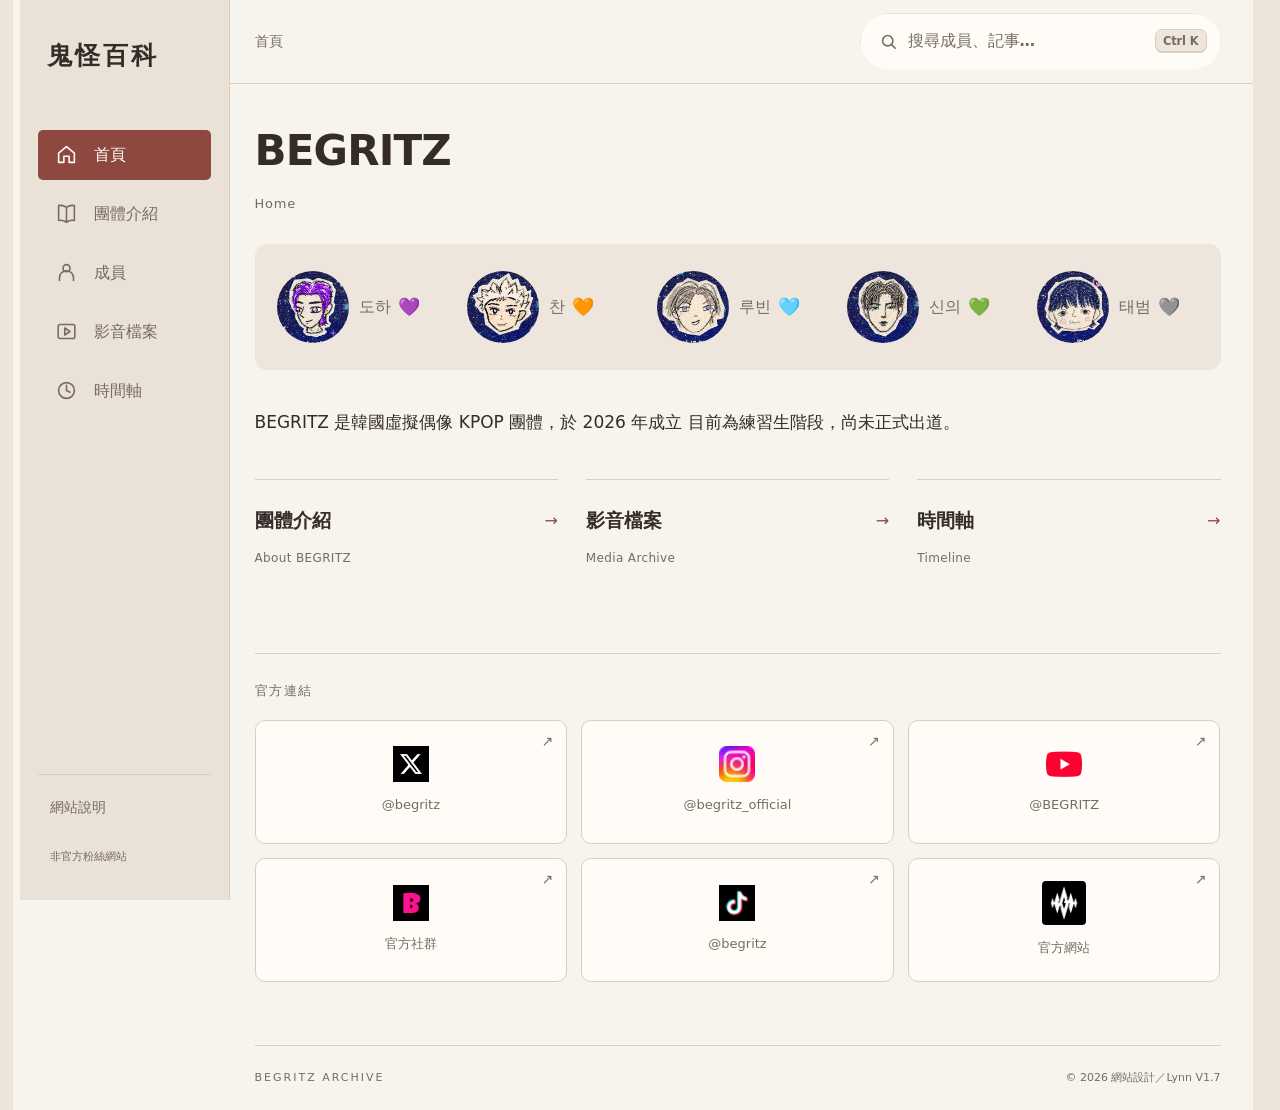
==== commit 2884c792: "修復誤傳字幕站檔案" ====
--- a/index.html
+++ b/index.html
@@ -1,2 +1,42 @@
-<!doctype html><html lang="zh-Hant"><head><meta charset="utf-8"><meta name="viewport" content="width=device-width,initial-scale=1"><title>BEGRITZ SUBTITLE ARCHIVE</title><link rel="stylesheet" href="style.css"><link rel="stylesheet" href="catalog.css"><meta name="color-scheme" content="light dark"><link rel="stylesheet" href="watch.css"><link rel="stylesheet" href="embed.css"><script>if(new URL(location.href).searchParams.get('embed')==='1'&&window.parent!==window)document.documentElement.classList.add('is-embedded');try{document.documentElement.dataset.theme=localStorage.getItem('begritz-viewer-theme')||(matchMedia('(prefers-color-scheme: dark)').matches?'dark':'light')}catch{document.documentElement.dataset.theme='light'}</script></head><body><header class="site-header"><a class="brand" href="./" id="brand-home">BEGRITZ SUBTITLE ARCHIVE</a><button id="theme-toggle" class="theme-toggle" aria-pressed="false"><svg viewBox="0 0 24 24" aria-hidden="true"><path d="M20.6 14A9 9 0 0 1 10 3.4 9 9 0 1 0 20.6 14Z"/></svg><span>深色版</span></button></header><main class="catalog-main" id="catalog-page"><div class="catalog-search"><input id="video-search" type="search" aria-label="搜尋影片" placeholder="搜尋標題、成員、內容…"><select id="video-sort" aria-label="影片排序"><option value="newest">最新</option><option value="oldest">最舊</option></select></div><div id="catalog-filters"></div><div class="catalog-count"><span id="video-count"></span><button id="clear-filters" class="text-button">清除篩選</button></div><div id="video-list" class="video-grid"></div></main><main id="watch-page" class="watch-page" hidden><a href="./" id="back-catalog" class="back-catalog">← 返回影音檔案</a><div class="viewer" id="viewer"><div id="player-host"></div><div class="poster" id="poster"><img id="poster-image" alt=""><div class="poster-shade"></div><button id="start-video" class="start-video" aria-label="載入並播放 YouTube 影片"><svg viewBox="0 0 24 24" aria-hidden="true"><path d="m9 5 11 7-11 7Z"/></svg></button><span class="poster-note">點擊播放 · YouTube</span></div><div id="subtitle-overlay" class="subtitle-overlay" aria-live="off"></div><button id="exit-fullscreen" class="exit-fullscreen" aria-label="退出全螢幕">退出全螢幕 ↙</button></div>
-<div class="original-video"><a id="youtube-link" target="_blank" rel="noopener noreferrer">原始 YouTube ↗</a></div><div class="watch-title-row"><div><div class="episode-meta"><span id="episode-label"></span><span id="episode-date"></span><span id="episode-members"></span></div><h1 id="episode-title"></h1></div><button id="copy-link" class="share-button">分享 ↗</button></div><section class="watch-controls" aria-label="字幕設定"><label class="control-cluster">字幕語言 <select id="subtitle-language"><option value="zh">繁體中文</option><option value="ko">韓文</option></select></label><div class="control-cluster"><span>字幕大小</span><button id="font-down" aria-label="縮小字幕">A−</button><output id="font-value">100%</output><button id="font-up" aria-label="放大字幕">A＋</button></div><div class="control-cluster"><span>同步微調</span><button id="offset-minus" aria-label="字幕提早 0.25 秒">−</button><output id="offset-value">0.00s</output><button id="offset-plus" aria-label="字幕延後 0.25 秒">＋</button><button id="offset-reset" class="text-button">重設</button></div><button id="fullscreen" class="watch-fullscreen">⛶ 全螢幕</button><p class="sync-hint">字幕太早出現按「＋」，太晚出現按「−」。</p></section><div id="player-error" class="error-note" role="alert" hidden></div></main><footer><span>BEGRITZ SUBTITLE ARCHIVE</span><span>Made by Lynn</span></footer><div id="toast" role="status" hidden></div><script src="catalog.js"></script><script src="subtitle-core.js"></script><script src="gallery-motion.js"></script><script src="app.js"></script><script src="embed.js"></script></body></html>+<!doctype html>
+<html lang="zh-Hant" data-theme="warm"><head><meta charset="UTF-8"><meta name="viewport" content="width=device-width, initial-scale=1"><title>鬼怪百科-BEGRITZ STORE</title><link rel="stylesheet" href="style.css"><link rel="stylesheet" href="lucian.css"><link rel="stylesheet" href="enhancements.css"><link rel="stylesheet" href="release.css"><link rel="stylesheet" href="archive.css"><link rel="stylesheet" href="profile-pages.css"><link rel="stylesheet" href="editorial.css"><link rel="stylesheet" href="official-links.css"><link rel="stylesheet" href="topics.css"><link rel="stylesheet" href="topic-motion.css">
+<meta name="description" content="BEGRITZ 非官方粉絲資料庫，整理團體介紹、成員資料、直播記事、影音檔案與時間軸。">
+<link rel="canonical" href="https://ohlynnoh.github.io/begritzstore/">
+<meta property="og:type" content="website">
+<meta property="og:locale" content="zh_TW">
+<meta property="og:site_name" content="鬼怪百科-BEGRITZ STORE">
+<meta property="og:title" content="鬼怪百科-BEGRITZ STORE">
+<meta property="og:description" content="BEGRITZ 非官方粉絲資料庫，整理團體介紹、成員資料、直播記事、影音檔案與時間軸。">
+<meta property="og:url" content="https://ohlynnoh.github.io/begritzstore/">
+<meta property="og:image" content="https://ohlynnoh.github.io/begritzstore/assets/share/begritz-banner-r3.jpg">
+<meta property="og:image:secure_url" content="https://ohlynnoh.github.io/begritzstore/assets/share/begritz-banner-r3.jpg">
+<meta property="og:image:type" content="image/jpeg">
+<meta property="og:image:width" content="1707">
+<meta property="og:image:height" content="282">
+<meta property="og:image:alt" content="BEGRITZ 五位成員團體橫幅">
+<meta name="twitter:card" content="summary_large_image">
+<meta name="twitter:title" content="鬼怪百科-BEGRITZ STORE">
+<meta name="twitter:description" content="BEGRITZ 非官方粉絲資料庫，整理團體介紹、成員資料、直播記事、影音檔案與時間軸。">
+<meta name="twitter:image" content="https://ohlynnoh.github.io/begritzstore/assets/share/begritz-banner-r3.jpg">
+<meta name="twitter:image:alt" content="BEGRITZ 五位成員團體橫幅">
+</head>
+<body><aside class="sidebar"><a class="wordmark" href="#/">鬼怪百科</a><nav id="navigation" aria-label="主要導覽"></nav><div class="sidebar-bottom"><a href="#/about">網站說明</a><small>非官方粉絲網站</small></div></aside><div class="workspace"><header><span id="breadcrumb">首頁</span><div class="search-slot"><div class="ux u046 is-closed" id="quick-palette">
+  <div class="u046-pal">
+    <label class="u046-field">
+      <svg viewBox="0 0 24 24" aria-hidden="true"><circle cx="11" cy="11" r="6.5"/><path d="M16 16l4.5 4.5"/></svg>
+      <input class="u046-in" type="text" role="combobox" aria-expanded="false" aria-autocomplete="list" autocomplete="off" spellcheck="false" placeholder="搜尋成員、記事…" aria-label="快速搜尋">
+      <kbd class="u046-kbd u046-key">esc</kbd>
+    </label>
+    <div class="u046-body"><span class="u046-hl" aria-hidden="true"></span><ul class="u046-list" role="listbox" aria-label="搜尋結果"></ul></div>
+    <div class="u046-foot" aria-hidden="true"><span><kbd class="u046-kbd">↑↓</kbd>移動</span><span><kbd class="u046-kbd">↵</kbd>開啟</span><span class="u046-done"></span></div>
+  </div>
+</div></div></header><main id="main" tabindex="-1"></main><footer><span>BEGRITZ ARCHIVE</span><span>© <span data-site-year>2026</span> 網站設計／Lynn V<span data-site-version>1.7</span></span></footer></div><dialog id="notice"><p id="notice-text"></p><button onclick="this.closest('dialog').close()">知道了</button></dialog><div class="ux u070" id="archive-notifications">
+  
+  <div class="u070-zone" role="region" aria-label="操作提示" tabindex="-1">
+    <p class="u070-empty"></p>
+    <div class="u070-live" aria-live="polite"></div>
+  </div>
+</div><script src="data.js"></script><script src="version.js"></script><script src="media-embed.js"></script><script src="topic-motion.js"></script><script src="app.js"></script><script src="lucian.js"></script><script src="ui.js" defer></script><button id="back-to-top" type="button" aria-label="回到頂端" title="回到頂端" hidden>↑</button></body></html>
+
+
+
--- a/style.css
+++ b/style.css
@@ -1 +1,7 @@
-:root{--bg:#f6f3ee;--surface:#fffdf9;--ink:#342e2b;--muted:#81756d;--line:#ded6cc;--accent:#93554a;--soft:#eee5db}*{box-sizing:border-box}body{margin:0;background:var(--bg);color:var(--ink);font:15px/1.65 "Microsoft JhengHei","PingFang TC",system-ui,sans-serif}a{color:inherit;text-decoration:none}button,input,select{font:inherit;color:inherit}button{cursor:pointer;background:var(--surface);border:1px solid var(--line);padding:8px 12px;border-radius:5px;transition:background-color .2s,transform .2s}button:hover{background:var(--soft)}button:active{transform:scale(.98)}button:disabled{opacity:.4;cursor:default}button:focus-visible,a:focus-visible,input:focus-visible,select:focus-visible,.file-button:focus-visible{outline:2px solid var(--accent);outline-offset:3px}input[type=search],select{background:var(--surface);border:1px solid var(--line);border-radius:5px;padding:9px 11px;min-width:0}input[type=checkbox]{accent-color:var(--accent)}[hidden]{display:none!important}.site-header{height:86px;max-width:1420px;margin:auto;padding:0 40px;display:flex;align-items:center;justify-content:space-between;border-bottom:1px solid var(--line)}.brand{display:flex;gap:14px;align-items:center;letter-spacing:.12em;font-size:17px;font-weight:650}.brand-mark{width:39px;height:39px;background:var(--accent);color:white;font:26px/39px Georgia,serif;text-align:center;border-radius:4px;letter-spacing:-.04em}.brand small{display:block;font-size:11px;font-weight:400;letter-spacing:.15em;color:var(--muted)}.header-actions{display:flex;align-items:center;gap:23px}.edition{font:10px/1.5 Consolas,monospace;letter-spacing:.1em;color:var(--muted)}.text-button{background:none;border:0;padding:4px 0;color:var(--muted);font-size:12px}.text-button:hover{background:none;color:var(--accent)}main{max-width:1420px;margin:auto;padding:32px 40px 42px}.page-top{display:flex;justify-content:space-between;align-items:end;margin-bottom:24px}.eyebrow{font-size:10px;letter-spacing:.18em;color:var(--accent)}h1{font-size:28px;font-weight:600;letter-spacing:.04em;margin:6px 0 0}.page-top>p{font-size:12px;color:var(--muted);text-align:right;margin:0 0 2px}.watch-layout{display:grid;grid-template-columns:minmax(0,1fr) 360px;gap:26px;align-items:start}.watch-main{min-width:0}.viewer{aspect-ratio:16/9;position:relative;overflow:hidden;border-radius:9px;background:#191919}.viewer #player-host,.viewer iframe{position:absolute;inset:0;width:100%;height:100%;border:0}.poster{position:absolute;inset:0}.poster>img{width:100%;height:100%;object-fit:cover}.poster-shade{position:absolute;inset:0;background:linear-gradient(0deg,#0008,transparent 55%)}.start-video{position:absolute;left:50%;top:50%;transform:translate(-50%,-50%);width:64px;height:64px;display:grid;place-items:center;border:1px solid #ffffff70;border-radius:50%;background:#ffffffed}.start-video:hover{background:white}.start-video:active{transform:translate(-50%,-50%) scale(.96)}.start-video svg{width:28px;height:28px;fill:var(--accent)}.poster-note{position:absolute;bottom:23px;left:24px;color:#fff;font-size:12px;letter-spacing:.04em}.subtitle-overlay{position:absolute;bottom:12%;left:4%;right:4%;text-align:center;font-size:var(--caption-size,24px);color:#fff;line-height:1.6;pointer-events:none;white-space:pre-line}.subtitle-overlay span{background:#000d;padding:3px 9px;box-decoration-break:clone;-webkit-box-decoration-break:clone}.subtitle-overlay .ko-line{display:block;margin-top:7px;font-size:.8em}.viewer:fullscreen{width:100vw;height:100vh;aspect-ratio:auto;border-radius:0;display:flex;align-items:center;justify-content:center}.exit-fullscreen{display:none;position:absolute;top:16px;right:16px;font-size:13px;background:#171717c9;color:#fff;border-color:#fff5}.viewer:fullscreen .exit-fullscreen{display:block}.now-playing{padding:19px 0}.episode-meta{display:flex;gap:10px;align-items:center;flex-wrap:wrap;color:var(--muted);font-size:11px}.episode-meta>span:first-child{color:var(--accent);letter-spacing:.06em}.now-playing h2{font-size:21px;font-weight:600;line-height:1.6;margin:7px 0 8px}.episode-links{display:flex;gap:17px;align-items:center;font-size:11px;color:var(--muted)}.episode-links a:hover{color:var(--accent)}.controls{border-block:1px solid var(--line);padding:13px 0 10px}.control-row{display:flex;gap:18px;align-items:center;justify-content:space-between;flex-wrap:wrap}.control-row label{font-size:13px}.switch-label{display:flex;align-items:center;gap:6px}.compact-label{display:flex;gap:8px;align-items:center}.compact-label select{font-size:12px;padding:5px 8px}.control-row>button{font-size:12px;padding:6px 10px}.secondary{margin-top:13px;justify-content:flex-start;gap:25px}.control-cluster{display:flex;gap:8px;align-items:center;font-size:12px}.control-cluster>span{color:var(--muted);margin-right:3px}.control-cluster button{padding:3px 8px;font-size:12px}.control-cluster output{font-size:11px;font-family:Consolas,monospace;min-width:42px;text-align:center}.sync-hint{font-size:10px;color:var(--muted);margin:9px 0 0}.file-actions{display:flex;align-items:center;flex-wrap:wrap;gap:9px;margin-top:17px}.file-actions>button,.file-button{font-size:11px;padding:7px 10px}.file-button{cursor:pointer;border:1px solid var(--accent);border-radius:5px;color:var(--accent);background:var(--surface)}.file-button input{display:none}.subtitle-status{font-size:11px;color:var(--muted);margin:9px 0 0;min-height:19px}.error-note{border-left:3px solid var(--accent);padding:12px 15px;font-size:13px;background:var(--soft);margin-top:15px}.library{border:1px solid var(--line);border-radius:9px;overflow:hidden;background:var(--surface);min-width:0}.panel-tabs{display:flex;border-bottom:1px solid var(--line)}.panel-tabs button{width:50%;border:0;border-radius:0;background:none;font-size:14px;padding:16px 8px;position:relative}.panel-tabs button[aria-selected=true]{color:var(--accent);font-weight:600}.panel-tabs button[aria-selected=true]:after{content:'';position:absolute;bottom:0;left:20px;right:20px;height:2px;background:var(--accent)}.panel-tabs span{font:11px Consolas,monospace;color:var(--muted);margin-left:7px}.library-tools{display:grid;grid-template-columns:minmax(0,1fr) 102px;gap:8px;padding:15px 15px 0}.library-tools input,.library-tools select{font-size:11px;padding:8px}.list-count{font-size:10px;color:var(--muted);display:flex;justify-content:space-between;padding:11px 16px 9px;border-bottom:1px solid var(--line)}.video-list{max-height:650px;overflow:auto;scrollbar-width:thin;scrollbar-color:#cbbcaf transparent}.video-row{width:100%;display:flex;align-items:center;gap:11px;border:0;border-bottom:1px solid #ede6dd;border-radius:0;text-align:left;padding:13px;background:none;position:relative}.video-row.selected{background:#f0e6dc}.video-row.selected:before{content:'';position:absolute;left:0;top:0;bottom:0;width:3px;background:var(--accent)}.video-row img{width:91px;height:56px;object-fit:cover;border-radius:4px;flex-shrink:0}.video-row strong{font-size:12px;line-height:1.65;font-weight:550;display:block}.video-row small{font-size:10px;color:var(--muted);display:block;margin-top:5px}.transcript-tools{padding:15px 15px 0}.transcript-tools>input{width:100%;font-size:12px}.transcript-tools>div{display:flex;align-items:center;justify-content:space-between;font-size:11px;margin-top:10px}.transcript-tools label{display:flex;align-items:center;gap:3px}.cue-list{height:620px;overflow:auto;scrollbar-width:thin;scrollbar-color:#cbbcaf transparent}.cue-row{display:grid;grid-template-columns:55px 1fr;gap:10px;width:100%;text-align:left;border:0;border-bottom:1px solid #ede6dd;border-radius:0;background:none;padding:12px 15px}.cue-row time{font:10px/1.8 Consolas,monospace;color:var(--muted)}.cue-row .cue-text{font-size:12px;line-height:1.85}.cue-row.active{background:#f0e6dc;box-shadow:inset 3px 0 var(--accent)}.cue-row .ko-text{display:block;font-size:11px;color:var(--muted);margin-top:4px}.empty-list{font-size:13px;padding:40px 15px;text-align:center;color:var(--muted)}.more-cues{width:100%;border:0;border-top:1px solid var(--line);border-radius:0;font-size:12px}mark{background:#f3d4aa;color:inherit}footer{max-width:1340px;margin:auto;padding:23px 0 30px;border-top:1px solid var(--line);display:flex;justify-content:space-between;gap:20px;color:var(--muted);font-size:10px}footer>span:first-child{letter-spacing:.15em}dialog{max-width:540px;width:calc(100% - 40px);border:1px solid var(--line);border-radius:9px;background:var(--surface);color:var(--ink);padding:26px}dialog::backdrop{background:#2a24245c}.dialog-heading{display:flex;align-items:center;justify-content:space-between}.dialog-heading h2{font-size:20px;margin:0}.dialog-heading button{border:0;font-size:24px;padding:0 5px;background:none}dialog p{font-size:13px;line-height:1.95;color:var(--muted)}#toast{position:fixed;left:50%;bottom:30px;transform:translateX(-50%);background:var(--ink);color:white;padding:12px 21px;font-size:13px;border-radius:5px;z-index:30}@media(min-width:1600px){.video-list{max-height:700px}}@media(max-width:1100px){.watch-layout{grid-template-columns:minmax(0,1fr) 320px;gap:18px}.site-header,main{padding-inline:25px}footer{margin-inline:25px}.page-top h1{font-size:25px}.secondary{gap:12px}}@media(max-width:850px){.watch-layout{grid-template-columns:1fr}.page-top>p{display:none}.video-list{max-height:420px}.cue-list{height:420px}.site-header,main{padding-inline:18px}.header-actions{gap:13px}.edition{display:none}.page-top h1{font-size:23px}.subtitle-overlay{font-size:calc(var(--caption-size,24px)*.8)}footer{margin-inline:18px;flex-wrap:wrap}.secondary{justify-content:space-between}}@media(prefers-reduced-motion:reduce){*,*:before,*:after{scroll-behavior:auto!important;transition:none!important}}
+:root{--canvas:#f7f3ed;--sidebar:#eae2d7;--line:#d8cec2;--ink:#352c29;--navy:#8f4840;--muted:#776b63;--link:#8f4840}*{box-sizing:border-box}body{margin:0;background:var(--canvas);color:var(--ink);font:16px/1.75 "Noto Sans TC","Microsoft JhengHei",system-ui,sans-serif}a{color:inherit;text-decoration:none}button,input,select,textarea{font:inherit}button,a,input,select,textarea{outline-offset:4px}button{cursor:pointer;border:1px solid var(--line);background:white;border-radius:5px;padding:8px 17px;color:var(--navy)}button:hover{background:#edf1f4}button.primary{background:var(--navy);color:white;border-color:var(--navy)}a:hover{color:var(--link)}.sidebar{position:fixed;inset:0 auto 0 0;width:238px;background:var(--sidebar);border-right:1px solid var(--line);padding:44px 22px;display:flex;flex-direction:column}.wordmark{font-size:25px;font-weight:700;letter-spacing:5px;margin:0 12px 48px}.wordmark span{display:block;font-size:10px;letter-spacing:4px;color:var(--muted);margin-top:4px}nav{display:grid;gap:9px}nav a{padding:11px 17px;border-radius:5px;color:#536273;display:flex;align-items:center;gap:17px}nav a.active{background:var(--navy);color:white}nav a b{font-weight:400;width:19px;text-align:center;font-size:19px}.sidebar-bottom{margin-top:auto;border-top:1px solid #cbd5de;padding:20px 12px 0;display:grid;gap:12px;font-size:14px;color:#536273}.sidebar-bottom a span{float:right}.sidebar-bottom small{font-size:11px;color:#798591;margin-top:15px}.workspace{margin-left:238px;min-height:100vh;display:flex;flex-direction:column}header{height:94px;border-bottom:1px solid #e1e6eb;padding:0 48px;display:flex;align-items:center;justify-content:space-between;gap:24px}#breadcrumb{color:var(--muted);font-size:14px}#search-form{display:flex;align-items:center;gap:12px;width:350px}#search-form>span{font-size:27px;color:#788795}input,select,textarea{border:1px solid var(--line);border-radius:5px;background:white;color:var(--ink);padding:10px 12px;width:100%}#global-search{border:0;background:transparent;padding:6px 0;font-size:14px}kbd{font:10px system-ui;color:#87919c;border:1px solid var(--line);border-radius:3px;padding:1px 5px}main{padding:48px;max-width:1500px;width:100%;margin:0 auto;flex:1}h1{font-size:32px;line-height:1.4;letter-spacing:.025em;margin:0 0 12px;font-weight:650}h2{font-size:20px;font-weight:650;margin:0}h3{font-size:17px;margin:0 0 7px}p{margin:0 0 16px}.muted{color:var(--muted);font-size:14px}.lead{margin-bottom:36px}.home-heading{display:flex;justify-content:space-between;align-items:flex-end;margin-bottom:34px}.home-heading p{margin:0}.small-mark{font-size:11px;letter-spacing:2px;color:#8a96a3}.member-strip{display:grid;grid-template-columns:repeat(5,1fr);padding:22px 0;border-top:1px solid var(--line);border-bottom:1px solid var(--line);margin-bottom:43px}.member-strip a{display:flex;justify-content:center;align-items:center;gap:10px;font-size:17px;border-right:1px solid var(--line)}.member-strip a:last-child{border:0}.heart{font-size:18px}.home-columns{display:grid;grid-template-columns:minmax(0,1.65fr) minmax(250px,1fr);gap:40px}.section-head{display:flex;align-items:center;justify-content:space-between;gap:20px;padding-bottom:17px;border-bottom:1px solid var(--line)}.section-head a{color:var(--link);font-size:13px}.empty{padding:50px 10px;text-align:center;color:#7c8793;font-size:14px}.empty strong{display:block;font-size:16px;font-weight:500;color:#5f6b79;margin-bottom:6px}.empty a{display:inline-block;margin-top:15px;color:var(--link);border-bottom:1px solid #b6c3cf}.home-side{border-left:1px solid #e0e5ea;padding-left:32px}.quick-links{display:grid;grid-template-columns:repeat(3,1fr);gap:26px;margin-top:46px;padding-top:27px;border-top:1px solid var(--line)}.quick-links a{font-size:15px}.quick-links span{float:right;color:#7d8b99}.intro{max-width:760px;margin-bottom:42px}.intro p{font-size:17px;line-height:2}.metadata{display:grid;grid-template-columns:150px 1fr;border-top:1px solid var(--line);margin-top:30px}.metadata dt,.metadata dd{margin:0;padding:17px 0;border-bottom:1px solid var(--line)}.metadata dt{color:var(--muted);font-size:14px}.members-list{margin-top:32px;border-top:1px solid var(--line)}.member-row{display:grid;grid-template-columns:45px 1fr auto;gap:15px;padding:24px 10px;align-items:center;border-bottom:1px solid var(--line)}.member-row .number{color:#94a0ad;font-size:12px}.member-row h2{font-size:21px}.member-page{display:grid;grid-template-columns:minmax(0,1fr) 180px;gap:60px}.article-section{margin-top:40px}.article-section>h2{padding-bottom:13px;border-bottom:1px solid var(--line)}.toc{padding-top:10px;font-size:14px;display:grid;align-content:start;gap:13px;position:sticky;top:25px;height:max-content;border-left:1px solid var(--line);padding-left:22px;color:var(--muted)}.filters{display:flex;align-items:center;gap:9px;flex-wrap:wrap;margin:26px 0}.filters button{padding:6px 13px;font-size:14px;background:transparent}.filters button.selected{background:var(--navy);color:white;border-color:var(--navy)}.filters select{width:130px;margin-left:auto;padding:6px 10px;font-size:14px}.list-row{display:block;border-bottom:1px solid var(--line);padding:19px 0}.list-row:hover{background:#eff3f6}.list-row .row-top{display:flex;gap:20px;justify-content:space-between;align-items:center}.list-row time{color:var(--muted);font-size:13px;white-space:nowrap}.list-row p{font-size:14px;color:var(--muted);margin:5px 0 0}.prose{white-space:pre-wrap;overflow-wrap:anywhere;line-height:1.95}.source{color:var(--link);font-size:13px}.tag{font-size:12px;color:var(--muted)}.admin-note{padding:12px 16px;border-left:3px solid #9daec0;background:#edf1f5;font-size:13px;color:#536273;margin:22px 0}.admin-toolbar{display:flex;gap:10px;justify-content:space-between;align-items:center;flex-wrap:wrap;margin:26px 0}.admin-toolbar>div{display:flex;gap:8px}.editor{max-width:850px}.form-grid{display:grid;grid-template-columns:1fr 1fr;gap:20px}.field{display:block;margin-bottom:20px;font-size:14px}.field>span{display:block;margin-bottom:7px;color:#536273}.field textarea{min-height:230px;resize:vertical}.actions{display:flex;gap:10px;justify-content:flex-end;padding-top:20px;border-top:1px solid var(--line)}.checkboxes{display:flex;gap:16px;flex-wrap:wrap;padding:7px 0}.checkboxes label{display:flex;align-items:center;gap:5px}.checkboxes input{width:auto}.admin-row{display:flex;justify-content:space-between;gap:20px;align-items:center;padding:18px 0;border-bottom:1px solid var(--line)}.admin-row button{font-size:13px;padding:5px 10px}.admin-row small{color:var(--muted);margin-left:14px}.player-wrap{position:relative;aspect-ratio:16/9;background:#151a22;overflow:hidden;border-radius:6px;margin:25px 0}.player-wrap iframe,.player-wrap #yt-player{width:100%;height:100%;border:0}.subtitle{position:absolute;bottom:12%;left:5%;width:90%;text-align:center;pointer-events:none;line-height:1.55;font-size:24px;color:white;white-space:pre-line}.subtitle span{background:rgba(0,0,0,.78);padding:3px 8px;box-decoration-break:clone;-webkit-box-decoration-break:clone}.subtitle:empty{display:none}.player-options{display:flex;gap:12px;align-items:center;font-size:14px}.player-options input{width:auto}footer{display:flex;justify-content:space-between;margin:25px 48px 0;padding:22px 0;border-top:1px solid var(--line);font-size:11px;color:#84909d}footer>span:first-child{letter-spacing:2px}dialog{max-width:450px;padding:28px;border:1px solid var(--line);border-radius:8px;background:var(--canvas)}dialog::backdrop{background:#29374d55}.search-summary{margin:24px 0}.delete{color:#94575a}.hidden{display:none!important}@media(max-width:1050px){.sidebar{width:200px;padding:35px 15px}.workspace{margin-left:200px}main{padding:34px}header{padding:0 34px}.home-columns{grid-template-columns:1.3fr 1fr;gap:25px}.home-side{padding-left:22px}.member-page{gap:30px;grid-template-columns:1fr 140px}}@media(max-width:700px){.sidebar{position:static;width:auto;padding:20px}.wordmark{margin:0 0 15px}.wordmark span,.sidebar-bottom{display:none}nav{display:flex;overflow:auto;gap:3px}nav a{padding:7px;font-size:13px;white-space:nowrap}nav a b{display:none}.workspace{margin-left:0}header{height:65px;padding:0 20px}#breadcrumb{display:none}main{padding:25px 20px}.home-columns,.member-page,.form-grid{grid-template-columns:1fr}.home-side{border:0;padding:0}.toc{display:none}.member-strip{gap:6px}.member-strip a{font-size:12px;gap:3px}.heart{font-size:14px}.quick-links{gap:10px}footer{margin:20px}.home-heading{align-items:start}.small-mark{display:none}}
+:root{--surface:#fff;--subtle:#edf1f5;--hover:#eff3f6;--accent:var(--navy);--player:#151a22;--soft-line:#e0e5ea}
+:root{--canvas:#f7f3ed;--sidebar:#eae2d7;--line:#d8cec2;--ink:#352c29;--navy:#8f4840;--muted:#776b63;--link:#8f4840;--surface:#fffcf8;--subtle:#eee6dc;--hover:#f0e8de;--accent:#8f4840;--player:#211b19;--soft-line:#e3d9cd}
+input,select,textarea,button{background:var(--surface)}button:hover{background:var(--hover)}header,.home-side,.quick-links,footer{border-color:var(--line)}.sidebar-bottom{border-color:var(--line);color:var(--muted)}nav a{color:var(--muted)}nav a.active{color:var(--surface)}.wordmark span,.sidebar-bottom small,.empty,.empty strong,.field>span,.source,.tag,footer{color:var(--muted)}.list-row:hover{background:var(--hover)}.admin-note{background:var(--subtle);color:var(--muted);border-color:var(--line)}.player-wrap{background:var(--player)}.filters button.selected,button.primary{background:var(--navy);border-color:var(--navy);color:var(--surface)}.profile-source{font-size:12px;color:var(--muted);margin-top:13px}.metadata{grid-template-columns:125px 1fr}.member-article{padding:25px 0 10px}.member-article>.prose,.article-body>.prose{margin-bottom:22px}.member-article h3,.article-body h3{font-size:18px;margin:30px 0 12px}.member-article h3:first-child{margin-top:0}.member-article+.member-article{border-top:1px solid var(--line)}.member-pagination{display:flex;justify-content:space-between;gap:12px;flex-wrap:wrap;margin-top:35px;padding-top:22px;border-top:1px solid var(--line);font-size:14px}.member-page{max-width:1120px}.prose{font-size:16px}.toc a:hover{color:var(--link)}input:focus-visible,select:focus-visible,textarea:focus-visible,button:focus-visible,a:focus-visible{outline:2px solid var(--link)}
+.article-list{padding-left:22px;margin:0 0 24px;line-height:1.95}.article-list li{padding:0 0 8px 3px}.source-details{margin:30px 0 12px;border-top:1px solid var(--line);padding-top:13px;font-size:13px;color:var(--muted)}.source-details summary{cursor:pointer}.source-details .prose{font-size:13px;margin-top:15px;line-height:1.8}.profile-source{max-width:680px}
+html{background:#ebe5dc}body{width:min(100%,1240px);margin:0 auto;min-height:100vh}.sidebar{width:210px;left:max(0px,calc((100vw - 1240px)/2));padding:34px 18px}.wordmark{font-size:23px;letter-spacing:4px;margin-left:9px}.workspace{margin-left:210px}header{padding:0 32px;height:84px}main{max-width:none;padding:38px 32px}footer{margin-left:32px;margin-right:32px}.member-strip{padding:24px 0}.member-strip a{gap:10px;padding:0 8px;font-size:16px;justify-content:flex-start}.member-name{display:flex;gap:7px;align-items:center;white-space:nowrap}.avatar{width:56px;height:56px;border-radius:50%;object-fit:cover;display:block;flex-shrink:0;background:var(--sidebar)}.member-list-name{display:flex;align-items:center;gap:16px}.member-gallery{display:flex;gap:20px;margin:0 0 38px;align-items:flex-start;flex-wrap:wrap}.member-gallery img{width:240px;height:auto;max-width:calc((100% - 20px)/2);aspect-ratio:3/4;object-fit:contain;display:block;border-radius:5px}.member-page{max-width:none;grid-template-columns:minmax(0,1fr) 140px;gap:28px}.member-page .lead{margin-bottom:26px}.timeline-filters{display:flex;gap:20px;justify-content:space-between;align-items:center;flex-wrap:wrap;border-bottom:1px solid var(--line);padding-bottom:20px;margin-bottom:30px}.timeline-filters .filters{margin:0}.timeline-filters select{width:150px;padding:7px 10px;font-size:14px}.timeline-year{font-size:28px;font-weight:500;margin:30px 0 25px}.timeline-item{display:grid;grid-template-columns:80px 1fr;gap:24px;position:relative}.timeline-item>time{padding-top:1px;font-size:15px;color:var(--muted);font-variant-numeric:tabular-nums}.timeline-content{position:relative;border-left:1px solid var(--line);padding:0 0 36px 28px}.timeline-content:before{content:'';position:absolute;left:-5px;top:9px;width:9px;height:9px;border-radius:50%;background:var(--navy);box-shadow:0 0 0 5px var(--canvas)}.timeline-content h3{font-size:19px;line-height:1.6;margin-bottom:8px}.timeline-content .prose{font-size:15px;line-height:1.85;color:var(--muted);margin-bottom:10px}.timeline-source,.timeline-sources{font-size:13px;color:var(--link)}.timeline-sources summary{cursor:pointer}.timeline-sources a{display:block;margin:8px 0 0 0}.timeline-source:hover,.timeline-sources a:hover{text-decoration:underline}.timeline-content .muted{font-size:12px;margin-bottom:8px}.sidebar{overflow-y:auto}.home-columns{gap:28px}.home-side{padding-left:24px}@media(max-width:1150px) and (min-width:701px){.member-strip a{flex-direction:column;align-items:center;gap:9px}.member-page{grid-template-columns:minmax(0,1fr) 120px;gap:20px}.member-gallery img{width:220px}.avatar{width:52px;height:52px}}@media(max-width:700px){body{width:100%}.sidebar{position:static;width:auto;padding:20px}.workspace{margin-left:0}main{padding:25px 20px}header{padding:0 20px}.member-strip a{flex-direction:column;padding:0;gap:7px}.member-name{font-size:12px;gap:2px}.avatar{width:42px;height:42px}.member-page{grid-template-columns:1fr}.timeline-item{grid-template-columns:55px 1fr;gap:12px}.timeline-content{padding-left:20px}}
+.timeline-profile{display:inline-block;font-size:13px;color:var(--link);margin-left:18px}.timeline-profile:hover{text-decoration:underline}
--- a/lucian.css
+++ b/lucian.css
@@ -0,0 +1,106 @@
+/* Lucian UX/UI Prompt #046 · MIT License (c) 2026 Seokwoooo · https://lucianlabs.dev/uxui-prompt/#046 */
+/* Lucian UX/UI Prompt #039 · MIT License (c) 2026 Seokwoooo · https://lucianlabs.dev/uxui-prompt/#039 */
+/* Lucian UX/UI Prompt #070 · MIT License (c) 2026 Seokwoooo · https://lucianlabs.dev/uxui-prompt/#070 */
+.ux,.ux *,.ux *::before,.ux *::after{box-sizing:border-box}
+.ux{
+  font-family:"Pretendard Variable",Pretendard,-apple-system,BlinkMacSystemFont,"Apple SD Gothic Neo","Segoe UI",Roboto,"Noto Sans KR",sans-serif;
+  color:var(--ux-ink);-webkit-font-smoothing:antialiased;letter-spacing:-.01em;
+  -webkit-tap-highlight-color:transparent;
+  word-break:keep-all;overflow-wrap:break-word;
+}
+
+:where(.ux) :is(button,input,textarea,select){font:inherit;color:inherit}
+:where(.ux) button{cursor:pointer}
+.ux :focus-visible{outline:2px solid var(--ux-accent);outline-offset:3px}
+.ux [hidden]{display:none!important}
+
+@media (prefers-reduced-motion:reduce){
+  .ux,.ux *,.ux *::before,.ux *::after{
+    animation-duration:.001ms!important;animation-iteration-count:1!important;
+    transition-duration:.001ms!important;scroll-behavior:auto!important;
+  }
+}
+
+:root{--ux-page:var(--canvas);--ux-surface:var(--surface);--ux-surface-2:#eee6dc;--ux-surface-3:#e4d8ca;--ux-ink:var(--ink);--ux-ink-2:#66584f;--ux-ink-3:var(--muted);--ux-line:#d8cec280;--ux-line-2:var(--line);--ux-accent:var(--navy);--ux-accent-2:#a97a53;--ux-accent-soft:#8f484014;--ux-accent-ink:#fffcf8;--ux-mint:#65705a;--ux-warn:#a77a40;--ux-danger:#a33d35;--ux-glass:#fffcf8;--ux-glass-line:var(--line);--ux-shadow:#352c2914;--ux-shadow-strong:#352c2938;--ux-ease:cubic-bezier(.2,.8,.2,1);--ux-spring:cubic-bezier(.34,1.45,.64,1)}.ux{font-family:inherit}
+
+.u046{position:relative;width:360px;height:460px}
+.u046-pal{position:absolute;left:0;right:0;top:0;height:100%;display:flex;flex-direction:column;border-radius:24px;background:var(--ux-surface);box-shadow:0 0 0 1px var(--ux-line),0 34px 60px -34px var(--ux-shadow-strong);clip-path:inset(0 0 0 0 round 24px);transition:clip-path .6s var(--ux-ease),box-shadow .5s}
+.u046.is-closed .u046-pal{clip-path:inset(0 0 calc(100% - 56px) 0 round 28px);box-shadow:0 0 0 1px var(--ux-line-2),0 14px 26px -18px var(--ux-shadow-strong);transition:clip-path .5s var(--ux-ease),box-shadow .5s}
+.u046-field{position:relative;display:flex;align-items:center;gap:10px;height:56px;flex:none;padding:0 14px 0 18px;border-bottom:1px solid var(--ux-line);cursor:text;transition:border-color .3s}
+.u046.is-closed .u046-field{border-color:transparent;cursor:pointer}
+.u046-field svg{width:19px;height:19px;flex:none;fill:none;stroke:var(--ux-ink-3);stroke-width:2;stroke-linecap:round}
+.u046-in{flex:1;min-width:0;height:100%;border:0;padding:0;background:none;font:inherit;font-size:15.5px;font-weight:560;color:var(--ux-ink);outline:none}
+.u046-in:focus-visible{outline:none}
+.u046-in::placeholder{color:var(--ux-ink-3)}
+.u046-kbd{display:inline-flex;align-items:center;height:24px;padding:0 7px;border-radius:7px;background:var(--ux-surface-2);box-shadow:inset 0 -1px 0 var(--ux-line-2);font-size:11.5px;font-weight:700;color:var(--ux-ink-3);font-family:inherit;white-space:nowrap}
+.u046-field:focus-within{border-bottom-color:var(--ux-line)}
+.u046-field:has(.u046-in:focus-visible){box-shadow:inset 0 -2px 0 var(--ux-accent)}
+.u046-body{position:relative;flex:1;min-height:0;overflow-y:auto;scrollbar-width:none;overscroll-behavior:contain;padding:6px 8px;transition:opacity .3s}
+.u046-body::-webkit-scrollbar{display:none}
+.u046.is-closed .u046-body,.u046.is-closed .u046-foot{opacity:0}
+.u046-hl{position:absolute;left:8px;right:8px;top:0;height:46px;border-radius:13px;background:var(--ux-accent-soft);box-shadow:inset 3px 0 0 var(--ux-accent);transform:translateY(var(--y,0));transition:transform .4s var(--ux-spring),opacity .2s;pointer-events:none}
+.u046-list{position:relative;margin:0;padding:0;list-style:none}
+.u046-g{padding:10px 10px 6px;font-size:11px;font-weight:800;letter-spacing:.08em;color:var(--ux-ink-3)}
+.u046-op{display:flex;align-items:center;gap:12px;height:46px;padding:0 10px;border-radius:13px;font-size:14.5px;font-weight:620;color:var(--ux-ink-2);cursor:pointer;animation:u046-in .45s var(--ux-spring) backwards;animation-delay:calc(var(--i) * 28ms)}
+.u046-op[aria-selected="true"]{color:var(--ux-ink)}
+.u046-op mark{background:none;color:var(--ux-accent);font-weight:800}
+.u046-ic{width:28px;height:28px;flex:none;border-radius:9px;display:grid;place-items:center;background:var(--c,var(--ux-surface-2));color:#fff}
+.u046-ic svg{width:15px;height:15px;fill:none;stroke:currentColor;stroke-width:2;stroke-linecap:round;stroke-linejoin:round}
+.u046-ic.plain{color:var(--ux-ink-2)}
+.u046-op .u046-kbd{margin-left:auto}
+.u046-empty{padding:40px 0;text-align:center;font-size:14px;color:var(--ux-ink-3)}
+.u046-empty b{display:block;margin-bottom:4px;font-size:15px;color:var(--ux-ink)}
+@keyframes u046-in{from{opacity:0;transform:translateY(8px)}}
+.u046-foot{display:flex;align-items:center;gap:14px;height:44px;flex:none;padding:0 16px;border-top:1px solid var(--ux-line);font-size:12px;font-weight:600;color:var(--ux-ink-3);transition:opacity .3s}
+.u046-foot .u046-kbd{height:20px;padding:0 5px;margin-right:4px;font-size:11px}
+.u046-done{margin-left:auto;color:var(--ux-mint);font-weight:700;opacity:0;transform:translateY(4px);transition:opacity .3s,transform .4s var(--ux-spring)}
+.u046-done.show{opacity:1;transform:none}
+
+
+.u039{position:relative;width:340px;height:380px}
+.u039-tabs{position:relative;display:flex;padding:5px;border-radius:999px;background:var(--ux-surface);box-shadow:0 0 0 1px var(--ux-line)}
+.u039-pill{position:absolute;left:0;top:5px;bottom:5px;width:var(--w,80px);border-radius:999px;background:var(--ux-ink);transform:translateX(var(--x,5px));box-shadow:0 8px 16px -10px var(--ux-shadow-strong);transition:transform .5s var(--ux-spring),width .5s var(--ux-spring)}
+.u039-tab{position:relative;flex:1;height:42px;border:0;padding:0;border-radius:999px;background:none;font-size:14px;font-weight:680;color:var(--ux-ink-2);white-space:nowrap;transition:color .35s var(--ux-ease)}
+.u039-tab[aria-selected="true"]{color:var(--ux-page)}
+.u039-tab:focus-visible{outline:2px solid var(--ux-accent);outline-offset:2px}
+.u039-panel{position:relative;height:312px;margin-top:14px;overflow:hidden;border-radius:22px}
+.u039-list{position:absolute;inset:0;margin:0;padding:0;list-style:none;display:flex;flex-direction:column;gap:8px}
+.u039-row{display:flex;align-items:center;gap:12px;padding:10px;border-radius:18px;background:var(--ux-surface);box-shadow:0 0 0 1px var(--ux-line);transition:transform .55s var(--ux-spring),opacity .35s var(--ux-ease)}
+.u039-art{position:relative;width:52px;height:52px;flex:none;border-radius:14px;background:var(--g);overflow:hidden}
+.u039-art::after{content:"";position:absolute;inset:0;background:radial-gradient(circle at 30% 25%,rgba(255,255,255,.45),transparent 55%)}
+.u039-row b{display:block;font-size:15px;font-weight:700;letter-spacing:-.02em}
+.u039-row small{display:block;margin-top:3px;font-size:12.5px;color:var(--ux-ink-3)}
+.u039-row em{margin-left:auto;font-style:normal;font-size:12.5px;font-weight:650;color:var(--ux-ink-3);font-variant-numeric:tabular-nums}
+.u039-badge{margin-left:6px;padding:2px 6px;border-radius:6px;font-size:10.5px;font-weight:800;background:var(--ux-accent-soft);color:var(--ux-accent);vertical-align:2px}
+
+
+.u070{position:relative;width:350px;height:370px}
+.u070-btns{display:flex;flex-wrap:wrap;gap:6px}
+.u070-btns button{height:38px;padding:0 14px;border:0;border-radius:999px;display:inline-flex;align-items:center;gap:6px;background:var(--ux-surface);box-shadow:0 0 0 1px var(--ux-line);font-size:13px;font-weight:720;color:var(--ux-ink);transition:transform .3s var(--ux-spring),box-shadow .3s}
+.u070-btns button:hover{box-shadow:0 0 0 1px var(--ux-line-2),0 8px 16px -10px var(--ux-shadow-strong)}
+.u070-btns button:active{transform:scale(.94)}
+.u070-btns button:focus-visible{outline:2px solid var(--ux-accent);outline-offset:2px}
+.u070-btns i{width:8px;height:8px;border-radius:50%;background:var(--c)}
+.u070-zone{position:absolute;left:0;right:0;bottom:0;height:300px;outline:none}
+.u070-t{position:absolute;left:0;right:0;bottom:0;display:flex;align-items:center;gap:12px;min-height:68px;padding:12px 12px 12px 14px;border-radius:20px;background:var(--ux-surface);box-shadow:0 0 0 1px var(--ux-line),0 16px 30px -18px var(--ux-shadow-strong);transform-origin:50% 100%;transform:translate(var(--dx,0px),var(--y,0px)) scale(var(--s,1));opacity:var(--o,1);transition:transform .5s var(--ux-spring),opacity .35s;touch-action:pan-y;user-select:none;-webkit-user-select:none}
+.u070-t.drag{transition:none}
+.u070-t.enter{transform:translateY(90px) scale(.9);opacity:0}
+.u070-t.leave{transform:translate(var(--dx,0px),var(--y,0px)) scale(var(--s,1));opacity:0;pointer-events:none}
+.u070-t.leave.side{transform:translate(calc(var(--dir,1) * 420px),var(--y,0px)) rotate(calc(var(--dir,1) * 8deg))}
+.u070-t>*{transition:opacity .25s}
+.u070-t.back>*{opacity:0}
+.u070-ic{width:36px;height:36px;flex:none;border-radius:12px;display:grid;place-items:center;background:color-mix(in srgb,var(--c) 15%,transparent);color:var(--c)}
+.u070-ic svg{width:18px;height:18px;fill:none;stroke:currentColor;stroke-width:2.4;stroke-linecap:round;stroke-linejoin:round}
+.u070-ic i{width:18px;height:18px;border-radius:50%;border:2.5px solid currentColor;border-right-color:transparent;animation:u070-spin .7s linear infinite}
+@keyframes u070-spin{to{transform:rotate(360deg)}}
+.u070-tx{flex:1;min-width:0}
+.u070-tx b{display:block;font-size:14px;font-weight:780;letter-spacing:-.02em}
+.u070-tx small{display:block;margin-top:2px;font-size:12.5px;font-weight:600;color:var(--ux-ink-3);white-space:nowrap;overflow:hidden;text-overflow:ellipsis}
+.u070-act{height:32px;padding:0 11px;border:0;border-radius:10px;background:var(--ux-surface-2);font-size:12.5px;font-weight:750;color:var(--ux-ink)}
+.u070-x{width:30px;height:30px;flex:none;border:0;padding:0;border-radius:50%;display:grid;place-items:center;background:none;color:var(--ux-ink-3)}
+.u070-x:hover{background:var(--ux-surface-2);color:var(--ux-ink)}
+.u070-x svg{width:14px;height:14px;fill:none;stroke:currentColor;stroke-width:2.4;stroke-linecap:round}
+.u070-act:focus-visible,.u070-x:focus-visible{outline:2px solid var(--ux-accent);outline-offset:1px}
+.u070-bar{position:absolute;left:16px;right:16px;bottom:0;height:2px;border-radius:2px;background:var(--c);opacity:.5;transform-origin:0 50%;transform:scaleX(var(--left,1))}
+.u070-live{position:absolute;width:1px;height:1px;overflow:hidden;clip:rect(0 0 0 0)}
+.u070-empty{position:absolute;left:0;right:0;bottom:24px;text-align:center;font-size:13px;font-weight:650;color:var(--ux-ink-3);transition:opacity .3s}
--- a/enhancements.css
+++ b/enhancements.css
@@ -0,0 +1,8 @@
+/* BEGRITZ adaptations: warm archive surfaces; Lucian element geometry stays in lucian.css. */
+.search-slot{position:relative;width:360px;max-width:100%;height:56px;flex-shrink:1;z-index:30}.search-slot>.u046{position:absolute;inset:0 auto auto 0;max-width:100%}.u046-op>span:nth-child(2){overflow:hidden;text-overflow:ellipsis;white-space:nowrap}.u046-g{letter-spacing:0;font-size:12px}.u046-pal{isolation:isolate}.home-columns{grid-template-columns:minmax(0,1fr) 340px;gap:30px}.home-side{padding-left:0;border-left:0}.home-side .section-head{border:0;padding-bottom:20px}.home-side .u039{max-width:100%}.u039-art img{width:100%;height:100%;object-fit:cover;display:block}.u039-art:after{background:rgba(255,255,255,.025)}.archive-row-copy{flex:1;min-width:0}.u039-row b{font-size:14px;display:-webkit-box;-webkit-line-clamp:2;-webkit-box-orient:vertical;overflow:hidden;line-height:1.5}.u039-row small{font-size:11px}.u039-row em{font-size:11px;flex-shrink:0}.u039-row[role=link]{cursor:pointer}.u039-row[role=link]:focus-visible{outline:2px solid var(--ux-accent);outline-offset:-3px}.archive-event-mark{display:grid;place-items:center;height:100%;font-size:24px;color:var(--navy)}.home-heading h1{font-size:42px;letter-spacing:-.02em}.home-heading{margin-bottom:28px}.home-heading .muted{color:var(--muted)}.member-strip{border:0;background:#eee6dc;border-radius:12px;padding:22px 12px;margin-bottom:35px}.member-strip a{position:relative;border:0;padding:5px 10px;border-radius:9px}.member-strip a:hover,.member-strip a:focus-visible{background:var(--surface);color:var(--ink)}.member-strip a:nth-child(1){--member-accent:#9572ad}.member-strip a:nth-child(2){--member-accent:#c58a52}.member-strip a:nth-child(3){--member-accent:#79adbd}.member-strip a:nth-child(4){--member-accent:#84a37b}.member-strip a:nth-child(5){--member-accent:#9b9b9f}.member-strip .avatar{outline:2px solid transparent;outline-offset:4px}.member-strip a:hover .avatar,.member-strip a:focus-visible .avatar{outline-color:var(--member-accent)}.list-row{padding:17px 10px;border-bottom:0;margin:0 -10px;border-radius:7px}.list-row:hover{background:#eee6dc}.list-row h3{font-size:16px}.quick-links{padding-top:24px}.quick-links a{display:flex;justify-content:space-between;gap:15px;align-items:center}.quick-links a span{transition:transform .35s var(--ux-ease)}.quick-links a:hover span{transform:translate(3px,-2px)}.sidebar nav a:hover:not(.active){background:#f7f3ed;color:var(--ink)}.sidebar nav a.active{box-shadow:inset 3px 0 0 #cfa092}.sidebar .wordmark{margin-bottom:52px}.sidebar nav a b{font-family:system-ui,sans-serif}.timeline-content:before{transition:transform .4s var(--ux-spring)}.timeline-item:hover .timeline-content:before{transform:scale(1.3)}.timeline-item:hover .timeline-content h3{color:var(--navy)}.member-gallery img{background:var(--sidebar)}.article-section>h2{padding-bottom:12px}.u070{position:fixed;right:max(24px,calc((100vw - 1240px)/2 + 24px));bottom:24px;z-index:80;max-width:calc(100vw - 32px);pointer-events:none}.u070-zone{pointer-events:none}.u070-t{pointer-events:auto}.u070-empty{display:none}.u070-zone:empty{visibility:hidden}.sidebar-bottom{margin-top:auto}.home-columns .section-head a{font-size:13px}
+@media(prefers-reduced-motion:no-preference){nav a,button,.member-strip a,.list-row{transition:background-color .25s var(--ux-ease),color .25s var(--ux-ease),transform .35s var(--ux-spring)}button:active{transform:scale(.98)}.member-strip .avatar{transition:transform .4s var(--ux-spring),outline-color .3s var(--ux-ease)}.member-strip a:hover .avatar{transform:translateY(-3px)}main>.home-heading,main>.lead{animation:archive-enter .45s var(--ux-ease) both}.member-gallery img{transition:transform .5s var(--ux-spring)}.member-gallery img:hover{transform:translateY(-4px)}@keyframes archive-enter{from{opacity:0;transform:translateY(8px)}to{opacity:1;transform:none}}}
+@media(prefers-reduced-motion:reduce){*,*:before,*:after{scroll-behavior:auto!important;animation-duration:.001ms!important;animation-iteration-count:1!important;transition-duration:.001ms!important}.u046-op{animation:none!important}}
+@media(max-width:1100px){.home-columns{grid-template-columns:minmax(0,1fr)}.home-side{padding-top:12px}.home-side .u039{margin:0 auto}.home-side .section-head{padding-bottom:18px}.member-strip a{padding:7px}.search-slot{width:340px}}
+@media(max-width:700px){.home-heading h1{font-size:32px}.search-slot{width:min(360px,100%);margin-left:auto}.u046{width:100%}.member-strip{padding:14px 4px}.member-strip a{padding:3px}.member-name{font-size:12px}.home-columns{gap:24px}.u070{right:16px;bottom:16px}.quick-links{grid-template-columns:1fr;gap:20px}}
+.search-slot>.u046{pointer-events:none}.u046-pal{pointer-events:auto}
+.member-strip{grid-template-columns:repeat(var(--member-count,5),minmax(0,1fr))}.member-strip .avatar{width:72px;height:72px}.member-strip a[data-member="doha"]{--member-accent:#9572ad}.member-strip a[data-member="chan"]{--member-accent:#c58a52}.member-strip a[data-member="rubin"]{--member-accent:#79adbd}.member-strip a[data-member="sinui"]{--member-accent:#84a37b}.member-strip a[data-member="taebeom"]{--member-accent:#9b9b9f}.member-pagination.member-strip{display:grid;margin:38px 0 0;padding:22px 12px;border:0;gap:0}.member-strip a{min-width:0}.member-pagination.member-strip a{justify-content:center}.member-pagination .member-name{font-size:15px}@media(max-width:1150px){.member-strip .avatar{width:64px;height:64px}.member-pagination.member-strip a{flex-direction:column;gap:12px}}@media(max-width:700px){.member-strip .avatar{width:46px;height:46px}.member-pagination.member-strip{padding:17px 5px}.member-pagination .member-name{font-size:12px}}
--- a/release.css
+++ b/release.css
@@ -0,0 +1,2 @@
+/* BEGRITZ 1.0: aligned shell, moving selection and return-to-top. */
+body{position:relative}.sidebar{left:max(0px,calc((100% - 1240px)/2))}.motion-group{position:relative;isolation:isolate}.motion-indicator{position:absolute;left:0;top:0;border-radius:5px;background:var(--navy);pointer-events:none;z-index:0;transition:transform .5s cubic-bezier(.34,1.45,.64,1),width .5s cubic-bezier(.34,1.45,.64,1),height .5s cubic-bezier(.34,1.45,.64,1)}.motion-group>a,.motion-group>button,.motion-group>select{position:relative;z-index:1}.sidebar #navigation a.active{background:transparent;box-shadow:none}.filters.motion-group button{background:transparent}.filters.motion-group button.selected{background:transparent;color:var(--surface);border-color:transparent}.filters.motion-group button:not(.selected):hover{background:#8f48400d}.top-marker{position:absolute;top:400px;left:0;width:1px;height:1px;pointer-events:none;opacity:0}#back-to-top{position:fixed;right:max(24px,calc((100% - 1240px)/2 + 24px));bottom:28px;width:48px;height:48px;display:grid;place-items:center;padding:0;border:0;border-radius:50%;background:var(--navy);color:var(--surface);font-size:23px;z-index:25;transition:transform .4s cubic-bezier(.34,1.45,.64,1),background-color .25s cubic-bezier(.2,.8,.2,1)}#back-to-top:hover{transform:translateY(-4px);background:#783c36}#back-to-top:active{transform:scale(.95)}#back-to-top[hidden]{display:none}button{transition:transform .35s cubic-bezier(.34,1.45,.64,1),background-color .25s cubic-bezier(.2,.8,.2,1),color .25s cubic-bezier(.2,.8,.2,1)}.member-gallery{scroll-margin-top:20px}@media(prefers-reduced-motion:reduce){.motion-indicator,#back-to-top{transition:none!important}}@media(max-width:700px){.sidebar{position:static;left:auto}#back-to-top{right:20px;bottom:20px}}
--- a/archive.css
+++ b/archive.css
@@ -0,0 +1,3 @@
+/* Archive edition: warm palette, consistent icons and horizontal filters. */
+.wordmark{letter-spacing:.12em;font-size:25px}#navigation b{display:inline-flex;align-items:center;justify-content:center;width:22px}#navigation svg{width:21px;height:21px;fill:none;stroke:currentColor;stroke-width:1.8;stroke-linecap:round;stroke-linejoin:round}.lead>p,.home-heading p{font-size:13px;letter-spacing:.06em;margin-top:8px}.official-section{margin-top:38px}.official-x{min-height:200px;max-height:480px;overflow:auto;background:#fffcf7;border:1px solid var(--line);border-radius:12px;padding:20px}.official-x iframe{max-width:100%!important}.official-youtube{display:block;width:100%;aspect-ratio:16/9;border:0;border-radius:12px;background:#eae2d7}.embed-fallback{font-size:12px;margin:10px 0}.timeline-year-box{border:1px solid var(--line);border-radius:12px;padding:24px 24px 0;margin:24px 0 32px}.timeline-year-box .timeline-year{margin:0 0 30px}.timeline-year-box .timeline-item:last-child{padding-bottom:28px}.media-toolbar{display:flex;gap:10px;margin:0 0 20px}.media-toolbar input{flex:1;min-width:0;background:#fffcf7;border:1px solid var(--line);border-radius:12px;padding:14px 16px;font:inherit;color:inherit}.media-toolbar select{border-radius:12px;min-width:100px}.media-filters{display:grid;gap:10px}.chip-row{display:flex;gap:8px;min-width:0;align-items:center}.chip-scroll.filters{display:flex;flex-wrap:nowrap;overflow-x:auto;scrollbar-width:thin;scrollbar-color:#d4c7bb transparent;gap:7px;margin:0;min-width:0;flex:1;padding:0 0 5px}.chip-scroll button{white-space:nowrap;flex-shrink:0;border-radius:999px;padding:8px 15px;font-size:14px}.chip-scroll .motion-indicator{border-radius:999px}.chip-next{flex:0 0 34px;width:34px;height:34px;border-radius:50%;padding:0;background:var(--navy);color:#fff;font-size:25px;line-height:1}.chip-next:disabled{opacity:.35;cursor:default}.chip-next[hidden]{display:none}.media-summary{display:flex;justify-content:space-between;align-items:center;border-bottom:1px solid var(--line);padding:17px 0;color:var(--muted);font-size:13px}.media-summary button{border:0;padding:5px 0;background:transparent;color:var(--navy);font-size:13px}.media-row{display:block;position:relative;padding:23px 48px 23px 0;border-bottom:1px solid var(--line);transition:background-color .2s}.media-row:hover{background:#8f484005}.media-row h2{font-size:17px;line-height:1.6;margin:0 0 3px}.media-row p{margin:0 0 9px;font-size:13px}.media-tags{display:flex;gap:6px;flex-wrap:wrap}.media-tags span{border:1px solid #d9c8ba;border-radius:5px;padding:1px 8px;color:#8f4840;font-size:12px}.media-open{position:absolute;right:12px;top:30px;color:var(--navy);font-size:20px}input:focus-visible,select:focus-visible,button:focus-visible,a:focus-visible{outline:2px solid var(--navy);outline-offset:3px}@media(max-width:700px){.timeline-year-box{padding:18px 12px 0}.media-toolbar input{width:100%}.chip-scroll button{padding:8px 12px}}
+.media-toolbar select{width:100px;flex:0 0 100px}.media-toolbar input{width:auto;flex:1 1 auto}
--- a/profile-pages.css
+++ b/profile-pages.css
@@ -0,0 +1,2 @@
+/* One stable desktop shell for every route. */
+html{overflow-y:scroll;scrollbar-gutter:stable}body{width:min(1240px,100%);margin-inline:auto}.sidebar{left:max(0px,calc((100% - 1240px)/2));width:210px}.workspace{margin-left:210px;min-width:0}header{height:84px;padding-inline:32px;flex-shrink:0}main{width:100%;max-width:none;padding:38px 32px;margin:0}.intro{max-width:none}.lead{margin-bottom:36px}.member-page{display:block}.member-page>div{width:100%}.member-page .lead{margin-bottom:36px}.toc{display:none}.group-body{width:100%}.page-updated{text-align:right;color:var(--muted);font-size:13px;margin:32px 0 20px}.home-intro{max-width:760px;font-size:17px;line-height:2;margin:32px 0}.home-entrances{display:grid;grid-template-columns:repeat(3,1fr);gap:28px;margin-top:40px}.home-entrances a{position:relative;border-top:1px solid var(--line);padding:24px 30px 24px 0}.home-entrances h2{font-size:19px;margin-bottom:6px}.home-entrances span{color:var(--muted);font-size:12px;letter-spacing:.03em}.home-entrances b{position:absolute;right:0;top:27px;font-weight:400;color:var(--navy);transition:transform .25s}.home-entrances a:hover b{transform:translateX(4px)}.group-gallery{max-width:100%;margin:0 0 34px}.group-photo-frame{width:100%;aspect-ratio:16/9;background:var(--sidebar);overflow:hidden;border-radius:8px;position:relative}.group-photo-frame img{width:100%;height:100%;position:absolute;inset:0;object-fit:contain;display:block}.group-photo-frame img[hidden]{display:none}.gallery-controls{display:flex;justify-content:center;align-items:center;gap:16px;margin-top:10px}.gallery-controls>button{border:0;background:transparent;font-size:27px;width:42px;height:42px;padding:0;line-height:1}.gallery-dots{display:flex;align-items:center;gap:0}.gallery-dots button{width:36px;height:36px;display:grid;place-items:center;border:0;background:transparent;padding:0}.gallery-dots span{display:block;width:8px;height:8px;border-radius:50%;background:#c8b9ac;transition:transform .25s,background-color .25s}.gallery-dots [aria-pressed=true] span{background:var(--navy);transform:scale(1.25)}.sr-only{position:absolute;width:1px;height:1px;padding:0;margin:-1px;overflow:hidden;clip:rect(0,0,0,0);white-space:nowrap;border:0}@media(max-width:700px){.sidebar{position:static;width:auto;left:auto}.workspace{margin-left:0}main{padding:25px 20px}header{padding-inline:20px}.home-entrances{grid-template-columns:1fr;gap:0}}
--- a/editorial.css
+++ b/editorial.css
@@ -0,0 +1,2 @@
+/* Shared editorial structure for the group and all five member profiles. */
+.group-body,.member-article{--reading-space:40px}.editorial-block{margin:var(--reading-space) 0 0;padding-top:24px;border-top:1px solid var(--line)}.editorial-block>h3,.article-section>h2,#profile>h2{display:flex;align-items:center;gap:13px;color:var(--ink);font-size:21px;line-height:1.5;letter-spacing:.025em;font-weight:650;margin:0 0 22px;padding:0;border:0}.editorial-block>h3:before,.article-section>h2:before,#profile>h2:before{content:'';width:5px;height:23px;background:var(--navy);border-radius:2px;flex:0 0 auto}.editorial-content{line-height:1.95}.editorial-content>p{margin:0 0 14px;max-width:100%;overflow-wrap:anywhere}.intro-summary{font-size:18px;line-height:2;padding:24px 28px;background:#eee6dc;border-left:3px solid var(--navy);border-radius:0 8px 8px 0;white-space:pre-line;margin:0 0 30px}.member-article .editorial-block:first-child{margin-top:0}.article-section{margin-top:48px}.member-article+.member-article{margin-top:36px}.editorial-block[data-kind=role]{padding:24px 28px;background:#eee6dc;border-top:0;border-radius:8px}.editorial-block[data-kind=role] .editorial-content p:first-child{font-size:20px;font-weight:600;color:var(--navy)}.fact-rows{display:grid;gap:0}.fact-row{padding:16px 0;border-bottom:1px solid #e3d9cd;overflow-wrap:anywhere}.fact-row:first-child{padding-top:0}.fact-row:last-child{border-bottom:0;padding-bottom:0}.fact-row h4{font-size:16px;line-height:1.7;margin:0 0 7px;color:var(--navy);font-weight:600}.fact-row p{margin:0;font-size:16px;line-height:1.95}.editorial-block[data-kind=skills] .fact-rows{grid-template-columns:repeat(2,minmax(0,1fr));column-gap:32px}.editorial-block[data-kind=skills] .fact-row{padding:18px 0;border-top:1px solid #e3d9cd;border-bottom:0}.editorial-block[data-kind=objects] .fact-row{display:grid;grid-template-columns:165px minmax(0,1fr);gap:22px}.editorial-block[data-kind=objects] .fact-row>p:only-child{grid-column:1/-1}.role-roster{display:grid}.role-roster>a{display:grid;grid-template-columns:56px 115px minmax(0,1fr) 20px;align-items:center;gap:18px;padding:18px 0;border-bottom:1px solid var(--line)}.role-roster>a:first-child{padding-top:0}.role-roster>a:last-child{border:0;padding-bottom:0}.role-roster .avatar{width:52px;height:52px}.role-roster strong{font-size:17px}.role-roster>a>span{font-size:15px;line-height:1.8}.role-roster b{font-weight:400;color:var(--navy)}.metadata{margin-top:0;grid-template-columns:150px minmax(0,1fr)}.metadata dd{overflow-wrap:anywhere}.gallery-controls .gallery-toggle{font-size:13px;width:52px;border:1px solid var(--line);height:32px;margin-left:8px;border-radius:5px;color:var(--muted)}.gallery-toggle:hover{color:var(--navy);background:#eee6dc}.group-body>.intro-summary{background:none;border:0;padding:0;font-size:16px}.page-updated{border-top:1px solid var(--line);padding-top:18px;margin-top:42px}@media(max-width:700px){.editorial-block[data-kind=skills] .fact-rows{grid-template-columns:1fr}.editorial-block[data-kind=objects] .fact-row{grid-template-columns:1fr;gap:4px}.role-roster>a{grid-template-columns:44px 1fr 18px;gap:12px}.role-roster>a>span{grid-column:2;grid-row:2}.role-roster>a>b{grid-column:3;grid-row:1/3}.role-roster .avatar{width:42px;height:42px;grid-row:1/3}.intro-summary,.editorial-block[data-kind=role]{padding:20px}}
--- a/official-links.css
+++ b/official-links.css
@@ -0,0 +1 @@
+.official-links{margin-top:58px;padding-top:26px;border-top:1px solid var(--line)}.official-links>h2{font-size:13px;color:var(--muted);letter-spacing:.12em;font-weight:500;margin-bottom:17px}.official-link-grid{display:grid;grid-template-columns:repeat(3,minmax(0,1fr));gap:14px}.official-link-grid>a{position:relative;display:flex;flex-direction:column;align-items:center;justify-content:center;gap:12px;min-height:124px;border:1px solid var(--line);border-radius:10px;background:var(--surface);padding:22px 20px;transition:transform .25s,border-color .25s}.official-link-grid>a:hover{transform:translateY(-3px);border-color:var(--navy)}.official-link-grid img{display:block;width:36px;height:36px;object-fit:contain}.official-link-grid img[alt=BEGRITZ]{width:44px;height:44px;border-radius:4px}.official-link-grid>a>span:last-child{font-size:13px;color:var(--muted)}.official-external{position:absolute;right:13px;top:8px;color:var(--muted);font-size:14px}footer>span:last-child{letter-spacing:0;white-space:nowrap}@media(prefers-reduced-motion:reduce){.official-link-grid>a{transition:none}.official-link-grid>a:hover{transform:none}}@media(max-width:700px){.official-link-grid{grid-template-columns:repeat(2,minmax(0,1fr))}footer{gap:16px;flex-wrap:wrap}}
--- a/topics.css
+++ b/topics.css
@@ -0,0 +1,4 @@
+/* Shared topic accordions and relationship tables. */
+.profile-summary{font-size:17px;line-height:1.95;max-width:48em;margin:28px 0 32px}.profile-topics{margin-top:28px}.topic-section{border-top:1px solid var(--line);margin:0;scroll-margin-top:24px}.topic-section:last-child{border-bottom:1px solid var(--line)}.topic-section>summary{display:flex;align-items:center;justify-content:space-between;gap:24px;padding:24px 4px;cursor:pointer;list-style:none;transition:color .2s,background-color .2s}.topic-section>summary::-webkit-details-marker{display:none}.topic-section>summary h2{font-size:19px;line-height:1.5;font-weight:650;letter-spacing:.02em;margin:0;border:0;padding:0}.topic-section>summary:hover{color:var(--navy)}.topic-section>summary:focus-visible{outline:2px solid var(--navy);outline-offset:3px}.topic-chevron{width:9px;height:9px;border-right:1.5px solid currentColor;border-bottom:1.5px solid currentColor;transform:rotate(45deg);margin-right:8px;transition:transform .25s}.topic-section[open]>summary .topic-chevron{transform:rotate(225deg)}.topic-section[open]>summary{color:var(--navy)}.topic-content{padding:0 4px 28px;line-height:1.95}.topic-content>p{margin:0 0 18px}.topic-list{list-style:disc;padding-left:22px;margin:0}.topic-list li{padding-left:4px;margin:0 0 13px;max-width:100%;overflow-wrap:anywhere}.topic-list li:last-child{margin-bottom:0}.table-heading{font-size:16px;font-weight:650;margin:26px 0 14px}.combo-note{color:var(--muted);font-size:14px}.combo-scroll{overflow-x:auto;border:1px solid var(--line);border-radius:6px}.combo-scroll:focus-visible{outline:2px solid var(--navy)}.combo-matrix,.combo-multi{border-collapse:collapse;width:100%;font-size:14px;text-align:left;table-layout:fixed}.combo-matrix{min-width:800px}.combo-matrix th,.combo-matrix td,.combo-multi th,.combo-multi td{border-bottom:1px solid var(--line);border-right:1px solid var(--line);padding:16px 12px;vertical-align:top}.combo-matrix tr:last-child>*,.combo-multi tr:last-child>*{border-bottom:0}.combo-matrix tr>*:last-child,.combo-multi tr>*:last-child{border-right:0}.combo-matrix thead th,.combo-matrix tbody th,.combo-multi thead th{background:#eee6dc;font-weight:500}.combo-matrix .combo-member{flex-direction:column;align-items:flex-start;gap:5px}.combo-member{display:flex;align-items:center;gap:8px;font-size:12px;line-height:1.6;white-space:nowrap}.combo-member .avatar{width:38px;height:38px;min-width:38px}.combo-name{display:block;line-height:1.65}.combo-name+.combo-name{margin-top:12px}.combo-name small{display:block;color:var(--muted);font-size:12px;overflow-wrap:anywhere}.combo-diagonal,.combo-unused{background:rgba(120,100,80,.025)}.combo-diagonal,.combo-missing{color:var(--muted)}.combo-multi{min-width:610px}.combo-multi th:first-child{width:42%}.combo-multi .combo-name{display:inline-block;margin:0 22px 12px 0;vertical-align:top}.combo-members{display:flex;flex-wrap:wrap;gap:14px}.combo-multi .combo-member{flex-direction:column;align-items:flex-start;gap:5px}.timeline-item{grid-template-columns:108px minmax(0,1fr)}.timeline-item time{font-size:13px;font-variant-numeric:tabular-nums}.u039-row em{min-width:84px;white-space:nowrap}@media(max-width:700px){.topic-section>summary{padding:20px 2px}.topic-content{padding-inline:2px}.timeline-item{grid-template-columns:90px minmax(0,1fr)}}
+
+.subtitle-archive-embed{width:100%;min-width:0}.archive-direct{text-align:right;font-size:12px;color:var(--muted);margin:16px 0 0}.archive-direct a:hover{color:var(--navy)}
--- a/topic-motion.css
+++ b/topic-motion.css
@@ -0,0 +1,3 @@
+/* Lucian UX/UI Prompt #044 · MIT License (c) 2026 Seokwoooo · https://lucianlabs.dev/uxui-prompt/#044 */
+/* Lucian UX/UI Prompt #370 · MIT License (c) 2026 Seokwoooo · https://lucianlabs.dev/uxui-prompt/#370 */
+.topic-section>summary:hover .topic-chevron{scale:1.1}.topic-section>summary:active .topic-chevron{scale:.9}.topic-chevron{transition:transform .5s cubic-bezier(.34,1.45,.64,1),scale .45s cubic-bezier(.34,1.45,.64,1)}.lucian-timeline{position:relative}.timeline-motion-line{position:absolute;width:3px;margin-left:-1px;background:var(--line);pointer-events:none;border-radius:3px}.timeline-motion-line i{position:absolute;inset:0;background:var(--navy);transform-origin:50% 0;transform:scaleY(var(--p,0));border-radius:3px}.timeline-motion-event .timeline-content{border-left-color:transparent}.timeline-motion-event .timeline-content:before{background:var(--canvas);box-shadow:0 0 0 3px var(--line);transition:background-color .3s,box-shadow .3s,transform .45s cubic-bezier(.34,1.45,.64,1);z-index:1}.timeline-motion-event.on .timeline-content:before{background:var(--navy);box-shadow:0 0 0 4px color-mix(in srgb,var(--navy) 25%,transparent);transform:scale(1.15)}.timeline-motion-event .timeline-content>*{opacity:0;transform:translateX(var(--enter-x,-24px));transition:opacity .4s,transform .6s cubic-bezier(.34,1.45,.64,1)}.timeline-motion-event.on .timeline-content>*{opacity:1;transform:none}.timeline-motion-event>time{position:relative;z-index:1}@media(prefers-reduced-motion:reduce){.topic-chevron{transition:none}.timeline-motion-event .timeline-content>*{opacity:1;transform:none;transition:none}.timeline-motion-event .timeline-content:before{transition:none}}
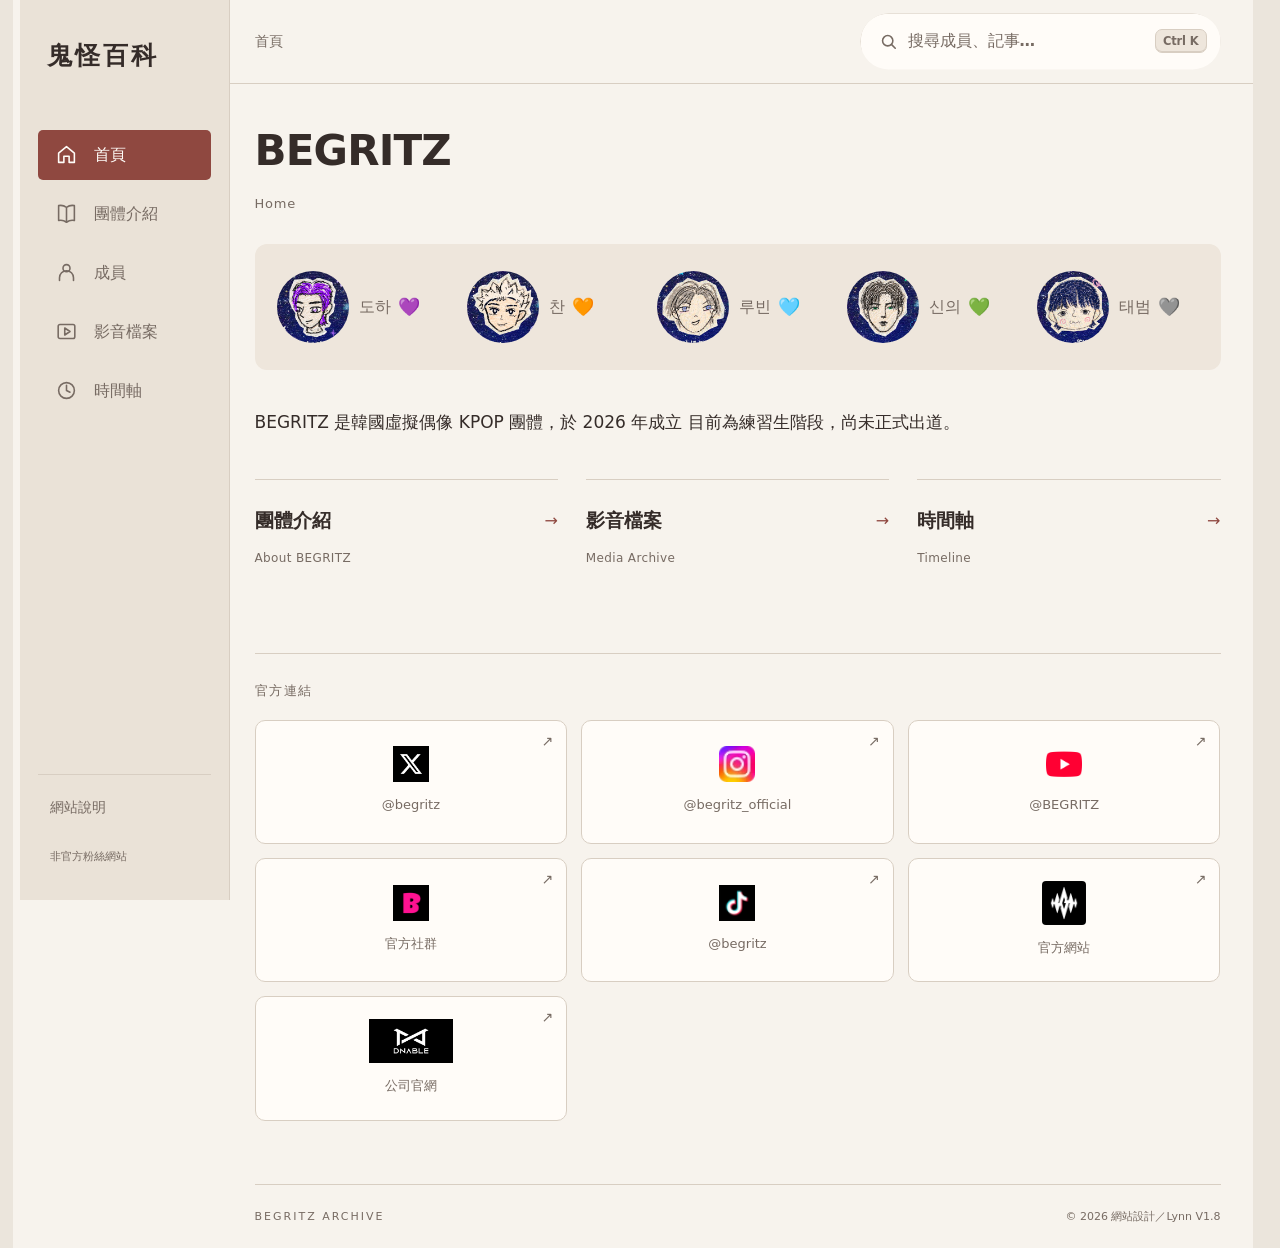
==== commit f2421dc1: "update" ====
--- a/index.html
+++ b/index.html
@@ -30,7 +30,7 @@
     <div class="u046-body"><span class="u046-hl" aria-hidden="true"></span><ul class="u046-list" role="listbox" aria-label="搜尋結果"></ul></div>
     <div class="u046-foot" aria-hidden="true"><span><kbd class="u046-kbd">↑↓</kbd>移動</span><span><kbd class="u046-kbd">↵</kbd>開啟</span><span class="u046-done"></span></div>
   </div>
-</div></div></header><main id="main" tabindex="-1"></main><footer><span>BEGRITZ ARCHIVE</span><span>© <span data-site-year>2026</span> 網站設計／Lynn V<span data-site-version>1.7</span></span></footer></div><dialog id="notice"><p id="notice-text"></p><button onclick="this.closest('dialog').close()">知道了</button></dialog><div class="ux u070" id="archive-notifications">
+</div></div></header><main id="main" tabindex="-1"></main><footer><span>BEGRITZ ARCHIVE</span><span>© <span data-site-year>2026</span> 網站設計／Lynn V<span data-site-version>1.8</span></span></footer></div><dialog id="notice"><p id="notice-text"></p><button onclick="this.closest('dialog').close()">知道了</button></dialog><div class="ux u070" id="archive-notifications">
   
   <div class="u070-zone" role="region" aria-label="操作提示" tabindex="-1">
     <p class="u070-empty"></p>
--- a/official-links.css
+++ b/official-links.css
@@ -1 +1,3 @@
 .official-links{margin-top:58px;padding-top:26px;border-top:1px solid var(--line)}.official-links>h2{font-size:13px;color:var(--muted);letter-spacing:.12em;font-weight:500;margin-bottom:17px}.official-link-grid{display:grid;grid-template-columns:repeat(3,minmax(0,1fr));gap:14px}.official-link-grid>a{position:relative;display:flex;flex-direction:column;align-items:center;justify-content:center;gap:12px;min-height:124px;border:1px solid var(--line);border-radius:10px;background:var(--surface);padding:22px 20px;transition:transform .25s,border-color .25s}.official-link-grid>a:hover{transform:translateY(-3px);border-color:var(--navy)}.official-link-grid img{display:block;width:36px;height:36px;object-fit:contain}.official-link-grid img[alt=BEGRITZ]{width:44px;height:44px;border-radius:4px}.official-link-grid>a>span:last-child{font-size:13px;color:var(--muted)}.official-external{position:absolute;right:13px;top:8px;color:var(--muted);font-size:14px}footer>span:last-child{letter-spacing:0;white-space:nowrap}@media(prefers-reduced-motion:reduce){.official-link-grid>a{transition:none}.official-link-grid>a:hover{transform:none}}@media(max-width:700px){.official-link-grid{grid-template-columns:repeat(2,minmax(0,1fr))}footer{gap:16px;flex-wrap:wrap}}
+
+.official-link-grid img[alt="D:NABLE"]{width:96px;height:44px}
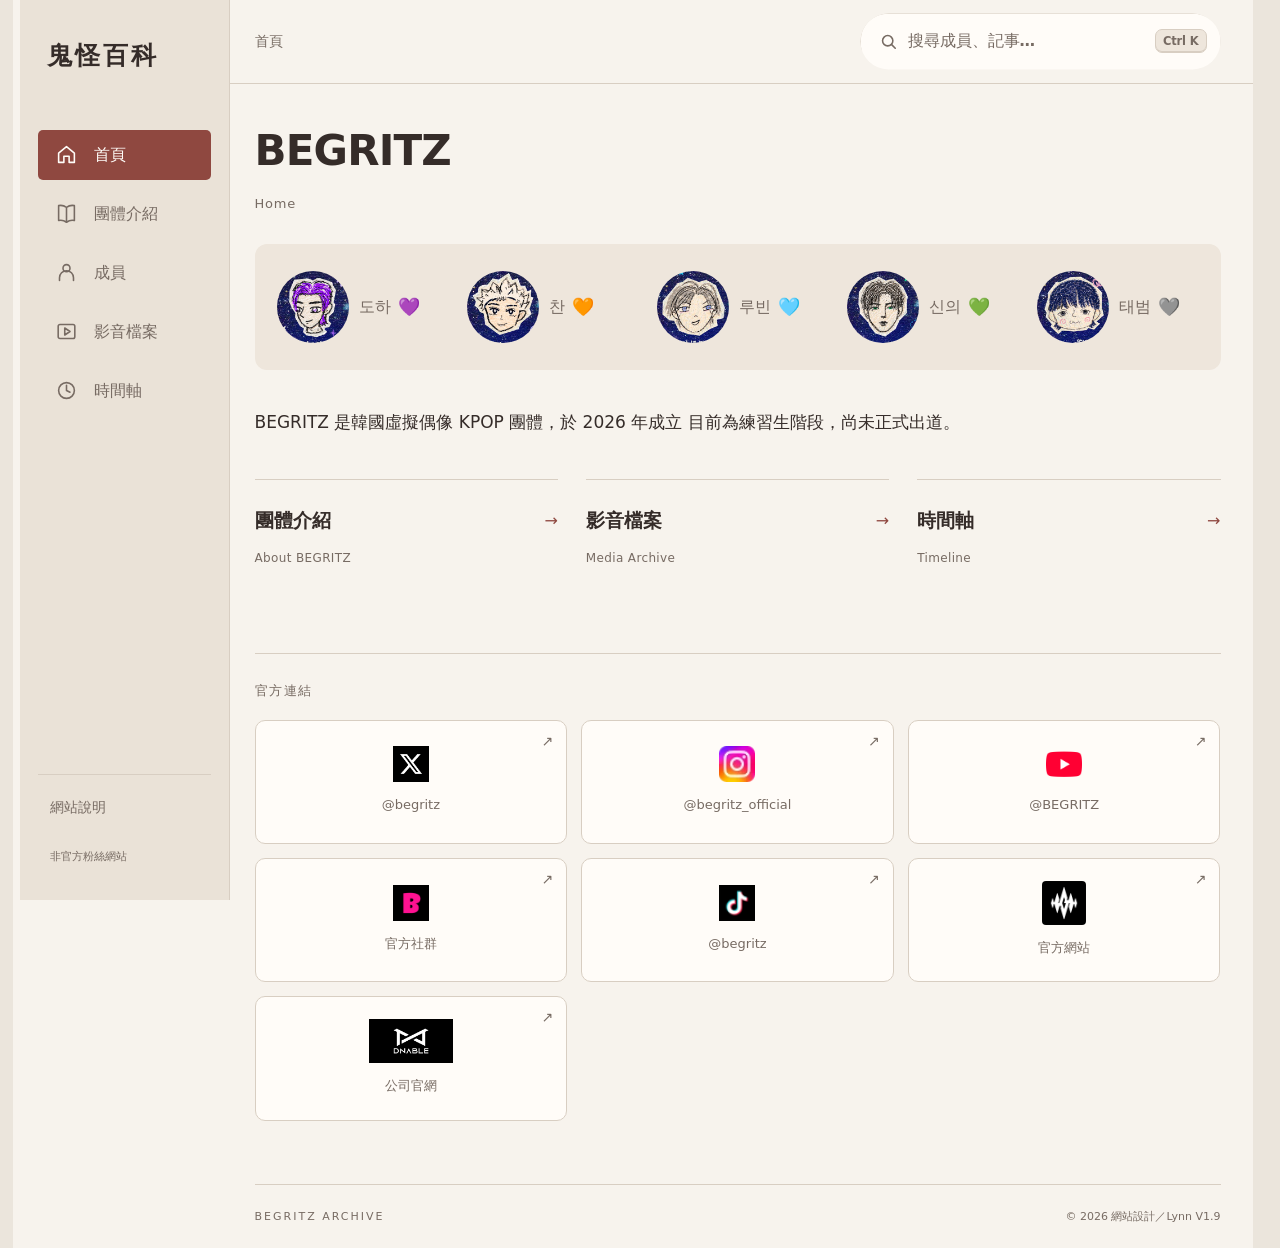
==== commit 72fec5e7: "update" ====
--- a/index.html
+++ b/index.html
@@ -1,5 +1,5 @@
 <!doctype html>
-<html lang="zh-Hant" data-theme="warm"><head><meta charset="UTF-8"><meta name="viewport" content="width=device-width, initial-scale=1"><title>鬼怪百科-BEGRITZ STORE</title><link rel="stylesheet" href="style.css"><link rel="stylesheet" href="lucian.css"><link rel="stylesheet" href="enhancements.css"><link rel="stylesheet" href="release.css"><link rel="stylesheet" href="archive.css"><link rel="stylesheet" href="profile-pages.css"><link rel="stylesheet" href="editorial.css"><link rel="stylesheet" href="official-links.css"><link rel="stylesheet" href="topics.css"><link rel="stylesheet" href="topic-motion.css">
+<html lang="zh-Hant" data-theme="warm"><head><meta charset="UTF-8"><meta name="viewport" content="width=device-width, initial-scale=1, viewport-fit=cover"><title>鬼怪百科-BEGRITZ STORE</title><link rel="stylesheet" href="style.css"><link rel="stylesheet" href="lucian.css"><link rel="stylesheet" href="enhancements.css"><link rel="stylesheet" href="release.css"><link rel="stylesheet" href="archive.css"><link rel="stylesheet" href="profile-pages.css"><link rel="stylesheet" href="editorial.css"><link rel="stylesheet" href="official-links.css"><link rel="stylesheet" href="topics.css"><link rel="stylesheet" href="topic-motion.css">
 <meta name="description" content="BEGRITZ 非官方粉絲資料庫，整理團體介紹、成員資料、直播記事、影音檔案與時間軸。">
 <link rel="canonical" href="https://ohlynnoh.github.io/begritzstore/">
 <meta property="og:type" content="website">
@@ -19,6 +19,11 @@
 <meta name="twitter:description" content="BEGRITZ 非官方粉絲資料庫，整理團體介紹、成員資料、直播記事、影音檔案與時間軸。">
 <meta name="twitter:image" content="https://ohlynnoh.github.io/begritzstore/assets/share/begritz-banner-r3.jpg">
 <meta name="twitter:image:alt" content="BEGRITZ 五位成員團體橫幅">
+<link rel="stylesheet" href="mobile-app.css">
+<link rel="manifest" href="manifest.webmanifest">
+<link rel="apple-touch-icon" href="assets/app-icon-192.png">
+<meta name="theme-color" content="#eee7dd">
+<meta name="apple-mobile-web-app-capable" content="yes">
 </head>
 <body><aside class="sidebar"><a class="wordmark" href="#/">鬼怪百科</a><nav id="navigation" aria-label="主要導覽"></nav><div class="sidebar-bottom"><a href="#/about">網站說明</a><small>非官方粉絲網站</small></div></aside><div class="workspace"><header><span id="breadcrumb">首頁</span><div class="search-slot"><div class="ux u046 is-closed" id="quick-palette">
   <div class="u046-pal">
@@ -30,7 +35,7 @@
     <div class="u046-body"><span class="u046-hl" aria-hidden="true"></span><ul class="u046-list" role="listbox" aria-label="搜尋結果"></ul></div>
     <div class="u046-foot" aria-hidden="true"><span><kbd class="u046-kbd">↑↓</kbd>移動</span><span><kbd class="u046-kbd">↵</kbd>開啟</span><span class="u046-done"></span></div>
   </div>
-</div></div></header><main id="main" tabindex="-1"></main><footer><span>BEGRITZ ARCHIVE</span><span>© <span data-site-year>2026</span> 網站設計／Lynn V<span data-site-version>1.8</span></span></footer></div><dialog id="notice"><p id="notice-text"></p><button onclick="this.closest('dialog').close()">知道了</button></dialog><div class="ux u070" id="archive-notifications">
+</div></div></header><main id="main" tabindex="-1"></main><footer><span>BEGRITZ ARCHIVE</span><span>© <span data-site-year>2026</span> 網站設計／Lynn V<span data-site-version>1.9</span></span></footer></div><dialog id="notice"><p id="notice-text"></p><button onclick="this.closest('dialog').close()">知道了</button></dialog><div class="ux u070" id="archive-notifications">
   
   <div class="u070-zone" role="region" aria-label="操作提示" tabindex="-1">
     <p class="u070-empty"></p>
--- a/mobile-app.css
+++ b/mobile-app.css
@@ -0,0 +1,38 @@
+@media (max-width: 1100px) and (orientation: portrait), (max-width: 850px) {
+  body { width: 100%; }
+  .sidebar { position: static; width: auto; height: 0; padding: 0; border: 0; overflow: visible; }
+  .sidebar .wordmark, .sidebar-bottom { display: none; }
+  .workspace { margin-left: 0; padding-bottom: calc(65px + env(safe-area-inset-bottom)); }
+  #navigation {
+    position: fixed; z-index: 20; inset: auto 0 0;
+    display: grid; grid-template-columns: repeat(5, minmax(0, 1fr)); gap: 0;
+    padding: 4px env(safe-area-inset-right) calc(4px + env(safe-area-inset-bottom)) env(safe-area-inset-left);
+    margin: 0; background: var(--sidebar); border-top: 1px solid var(--line);
+  }
+  #navigation a { min-width: 0; min-height: 52px; padding: 4px 1px; gap: 2px; display:flex; align-items:center; justify-content:center; flex-direction:column; font-size: 11px; white-space: nowrap; }
+  #navigation svg { width: 20px; height: 20px; flex: none; }
+  .workspace > header { padding-top: max(8px, env(safe-area-inset-top)); }
+  #back-to-top { bottom: calc(73px + env(safe-area-inset-bottom)); }
+  .u046-in { font-size: 16px; }
+  .member-gallery { flex-wrap: nowrap; overflow-x: auto; scroll-snap-type: x mandatory; overscroll-behavior-inline: contain; padding-bottom: 8px; }
+  .member-gallery img { flex: 0 0 auto; scroll-snap-align: start; width: min(72vw, 240px); max-width: none; }
+  .topic-section summary { min-height: 44px; }
+}
+.mobile-combos { display: none; }
+@media (max-width: 600px) {
+  .mobile-combos { display: block; }
+  .mobile-combos + .desktop-combos { display: none; }
+  .mobile-combos label { display: grid; gap: 5px; }
+  .mobile-combos select { min-height: 44px; font-size: 16px; width: 100%; }
+  .mobile-combos li { margin-block: 10px; }
+  .workspace > header { gap: 8px; }
+  .workspace > header .search-slot { min-width: 0; width: min(68%,360px); }
+}
+@media (min-width: 701px) and (max-width: 1100px) {
+  .member-page { display: block; }
+  .member-page > div { display: grid; grid-template-columns: minmax(0,1fr) minmax(0,1fr); gap: 20px; align-items: start; }
+  .member-page > div > :not(.member-gallery):not(#profile) { grid-column: 1 / -1; }
+  .member-page .member-gallery { margin: 0; flex-wrap: nowrap; overflow-x: auto; scroll-snap-type: x mandatory; }
+  .member-page .member-gallery img { max-width: none; width: min(85%,220px); flex: none; scroll-snap-align: start; }
+  .member-page .toc { display: none; }
+}
